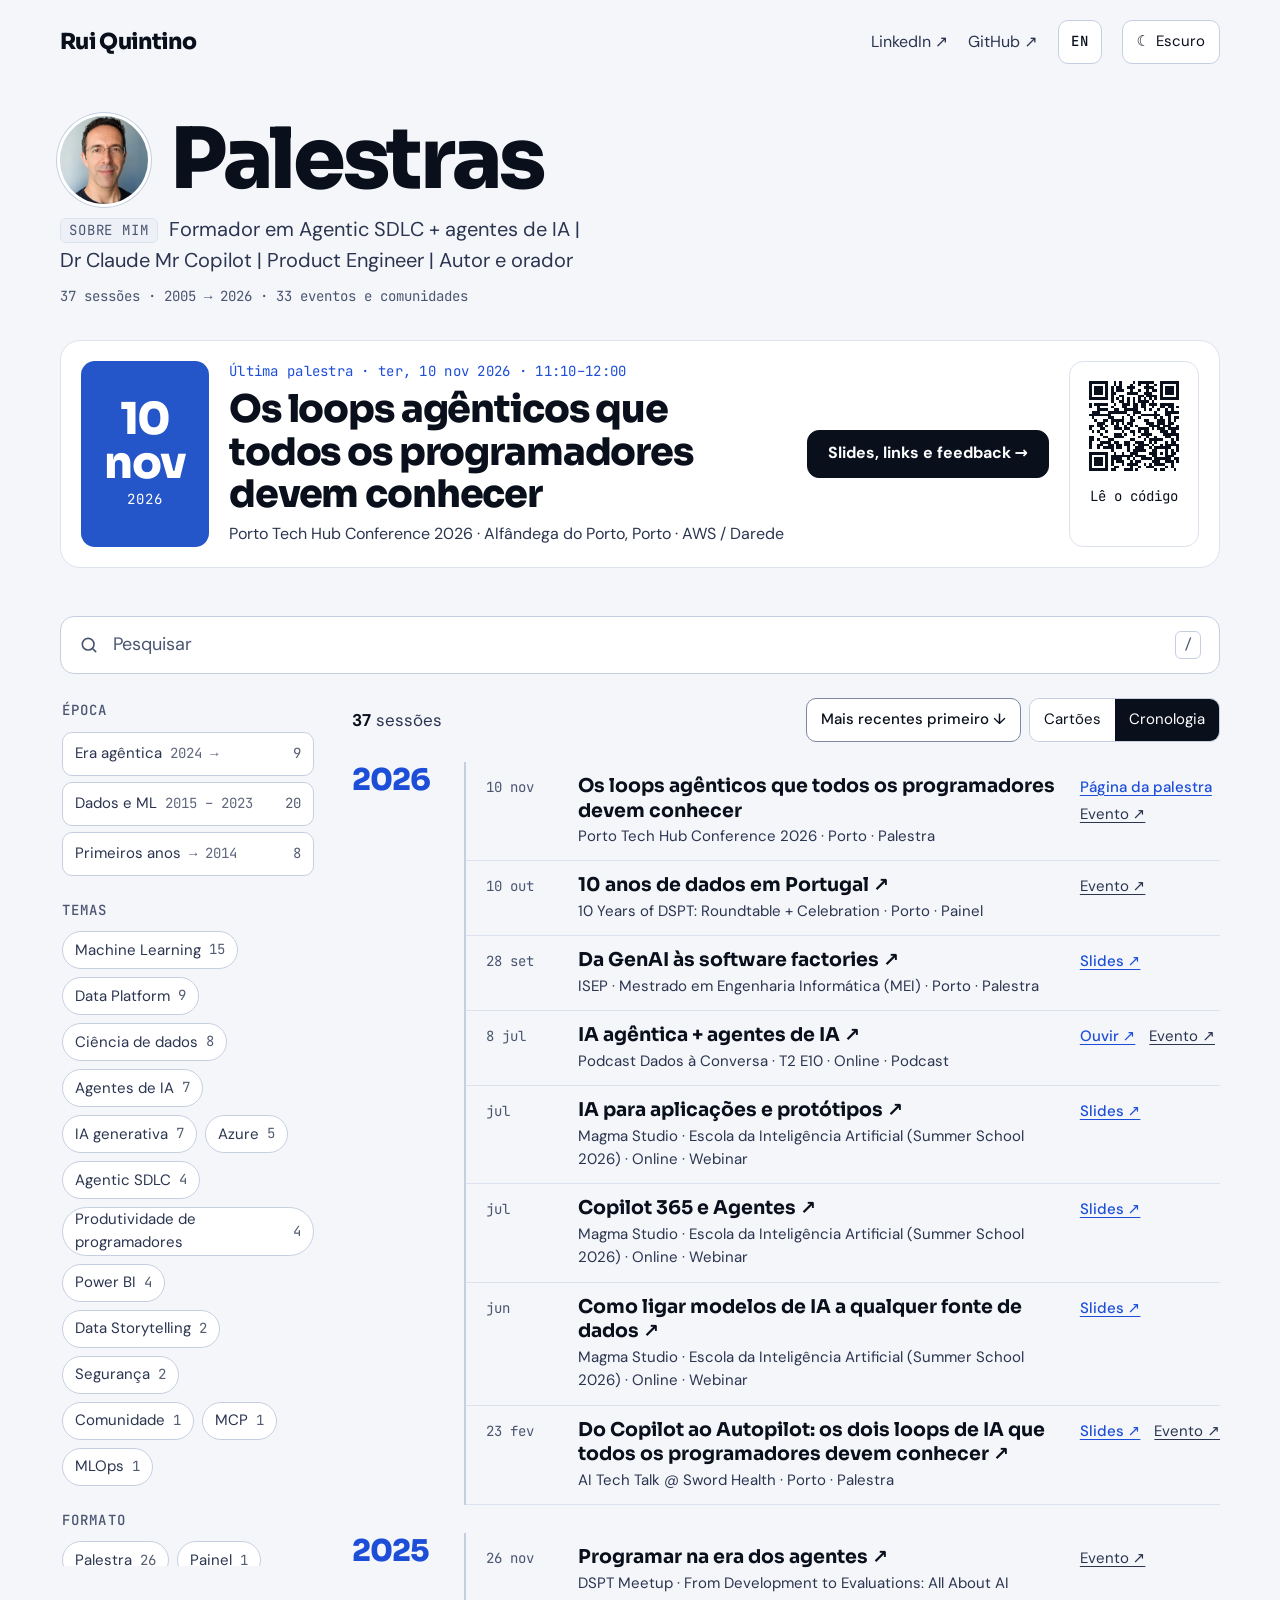
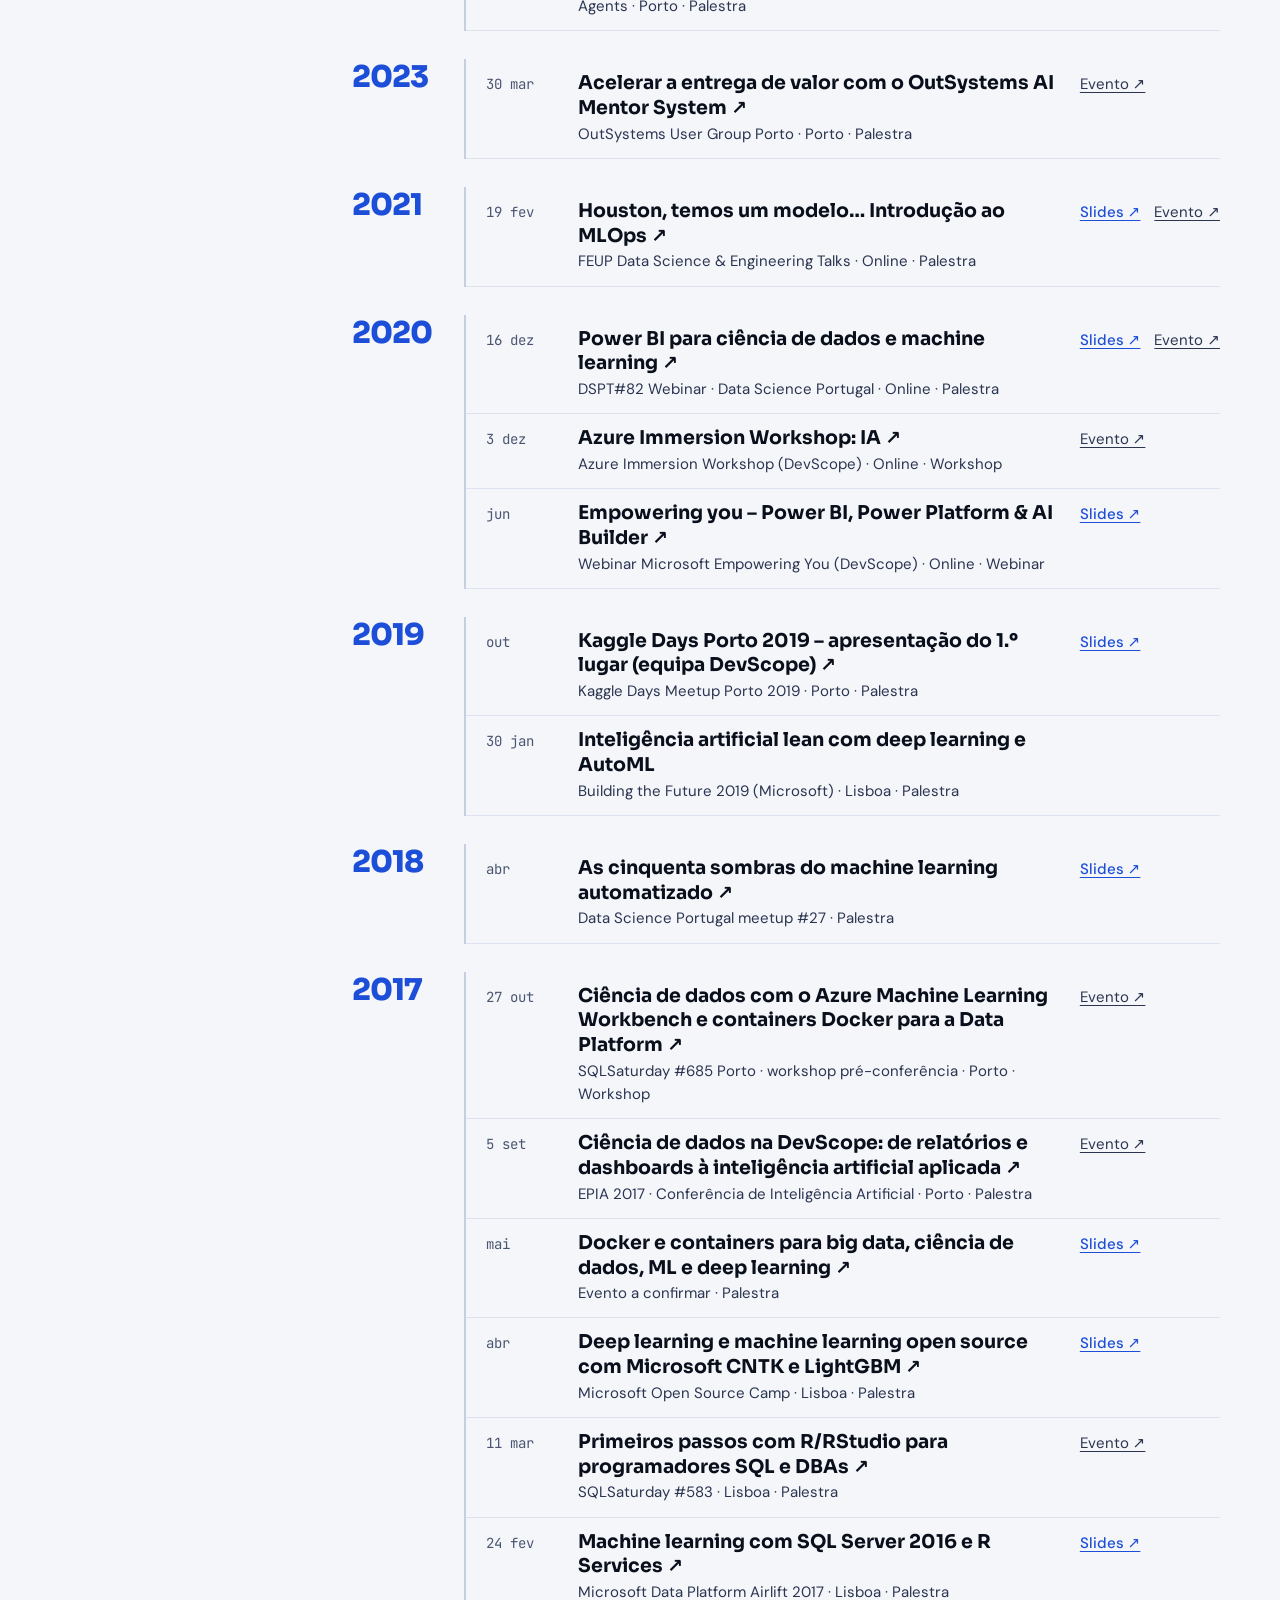
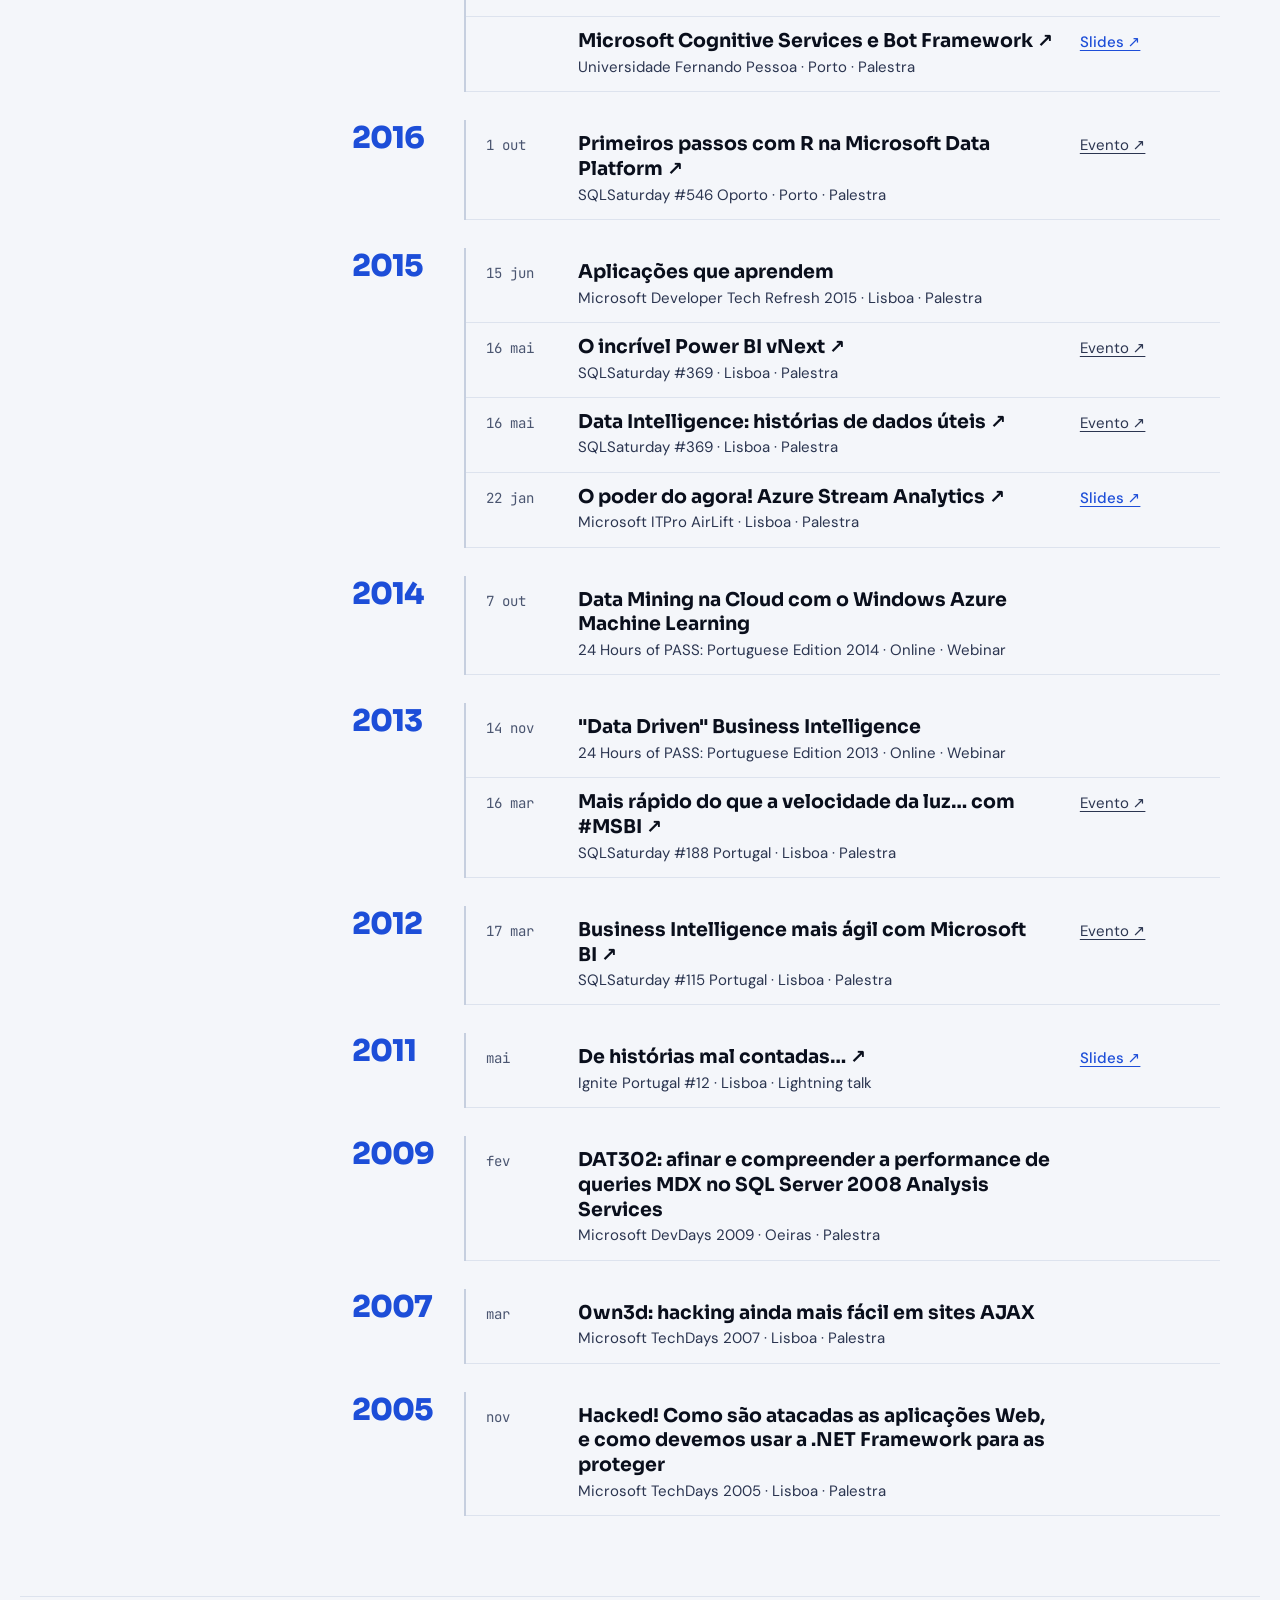
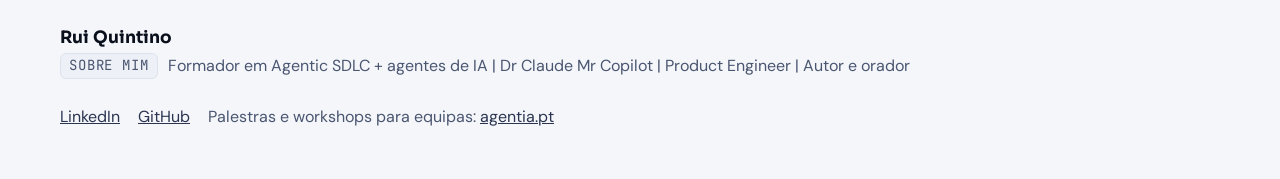
==== pt/index.html @ 54f4214e "Serve live notes from live/<id>.md GitHub shows a .md file rendered and its web editor gets a Previe" ====
<!doctype html>
<html lang="pt-PT">
<head>
<meta charset="utf-8">
<meta name="viewport" content="width=device-width, initial-scale=1, viewport-fit=cover">
<meta http-equiv="Content-Security-Policy" content="default-src 'self'; script-src 'self'; style-src 'self'; img-src 'self' data:; font-src 'self'; connect-src 'self'; frame-src 'none'; object-src 'none'; base-uri 'none'; form-action 'none'">
<meta name="referrer" content="strict-origin-when-cross-origin">
<meta name="robots" content="noindex">
<title>Palestras · Rui Quintino</title>
<meta name="description" content="Palestras de Rui Quintino sobre agentes de IA e desenvolvimento de software agêntico, com slides e links.">
<link rel="canonical" href="https://rquintino.github.io/talks/pt/">
<link rel="alternate" hreflang="en" href="https://rquintino.github.io/talks/">
<link rel="alternate" hreflang="pt-PT" href="https://rquintino.github.io/talks/pt/">
<link rel="alternate" hreflang="x-default" href="https://rquintino.github.io/talks/">
<meta property="og:locale" content="pt_PT">
<meta property="og:type" content="website">
<meta property="og:title" content="Palestras · Rui Quintino">
<meta property="og:description" content="Palestras de Rui Quintino sobre agentes de IA e desenvolvimento de software agêntico, com slides e links.">
<meta property="og:url" content="https://rquintino.github.io/talks/pt/">
<meta property="og:image" content="https://rquintino.github.io/talks/og/pt/home.png">
<meta property="og:image:width" content="1200">
<meta property="og:image:height" content="630">
<meta name="twitter:card" content="summary_large_image">
<meta name="twitter:image" content="https://rquintino.github.io/talks/og/pt/home.png">
<meta name="color-scheme" content="light dark">
<link rel="icon" href="../assets/icon.svg" type="image/svg+xml">
<link rel="preload" href="../assets/fonts/sora.woff2" as="font" type="font/woff2" crossorigin>
<link rel="preload" href="../assets/fonts/dm-sans.woff2" as="font" type="font/woff2" crossorigin>
<link rel="stylesheet" href="../assets/site.css?v=c972f9030e">
<script src="../assets/theme.js?v=9be3e08572"></script>
<script src="../assets/site.js?v=a1ed1f8ecf" defer></script>
</head>
<body>
<a class="skip" href="#main">Saltar para o conteúdo</a>
<header class="top wrap">
  <a class="brand" href="./"><span class="brand-name">Rui Quintino</span><span class="brand-path">/talks</span></a>
  <nav class="top-nav" aria-label="Perfis">
    <a class="" href="https://www.linkedin.com/in/rquintino/" rel="noopener noreferrer">LinkedIn ↗</a>
    <a class="" href="https://github.com/rquintino" rel="noopener noreferrer">GitHub ↗</a>
    <a class="lang-switch" href="../" hreflang="en" lang="en" aria-label="EN, read in English">EN</a>
    <button class="theme-btn" type="button" data-theme-toggle hidden aria-label="Mudar o tema de cores"><span class="theme-ico" data-theme-icon aria-hidden="true"></span><span class="theme-txt" data-theme-label>Tema</span></button>
  </nav>
</header>
<main id="main">
<section class="intro wrap">
  <div class="intro-head"><img class="avatar" src="../assets/rui.webp?v=7322fbe3c5" width="72" height="72" alt="Rui Quintino"><h1 class="intro-title">Palestras</h1></div>
  <p class="intro-tagline"><span class="about-label">Sobre mim</span> Formador em Agentic SDLC + agentes de IA | Dr Claude Mr Copilot | Product Engineer | Autor e orador</p>
  <p class="intro-stats mono">37 sessões · 2005 → 2026 · 33 eventos e comunidades</p>
</section>
<div class="wrap next-wrap"><section class="next" aria-labelledby="next-title" data-next data-id="pth26" data-start="2026-11-10T11:10:00+00:00" data-end="2026-11-10T12:00:00+00:00">
  <div class="next-count tone-agentic" aria-hidden="true"><span class="next-num" data-countdown-num>10 nov</span><span class="next-unit mono" data-countdown-unit>2026</span></div>
  <div class="next-main">
    <p class="eyebrow mono"><span class="pulse" aria-hidden="true" hidden>●</span> <span data-next-label>Próxima palestra</span> · <span class="nw d-long">ter, 10 nov 2026</span><span class="nw d-short">10 nov</span> · <span class="nw">11:10–12:00</span></p>
    <h2 id="next-title" class="next-title"><a href="./pth26/">Os loops agênticos que todos os programadores devem conhecer</a></h2>
    <p class="next-sub">Porto Tech Hub Conference 2026 · Alfândega do Porto, Porto · AWS / Darede</p>
  </div>
  <div class="next-actions">
    <a class="btn btn-primary" href="./pth26/" data-live-text="Slides, links e feedback →">Página da palestra →</a>
    <a class="btn" href="./pth26/talk.ics" data-ics>Adicionar ao calendário</a>
  </div>
  <a class="next-qr" href="./pth26/#stage" title="Abrir o código QR em ecrã inteiro"><svg class="qr-svg" viewBox="0 0 41 41" shape-rendering="crispEdges" role="img" aria-label="Código QR para Os loops agênticos que todos os programadores devem conhecer"><rect width="41" height="41" fill="#fff"/><path d="M4 4h1v1h-1zM5 4h1v1h-1zM6 4h1v1h-1zM7 4h1v1h-1zM8 4h1v1h-1zM9 4h1v1h-1zM10 4h1v1h-1zM13 4h1v1h-1zM15 4h1v1h-1zM20 4h1v1h-1zM22 4h1v1h-1zM23 4h1v1h-1zM24 4h1v1h-1zM25 4h1v1h-1zM26 4h1v1h-1zM27 4h1v1h-1zM30 4h1v1h-1zM31 4h1v1h-1zM32 4h1v1h-1zM33 4h1v1h-1zM34 4h1v1h-1zM35 4h1v1h-1zM36 4h1v1h-1zM4 5h1v1h-1zM10 5h1v1h-1zM13 5h1v1h-1zM15 5h1v1h-1zM19 5h1v1h-1zM22 5h1v1h-1zM25 5h1v1h-1zM28 5h1v1h-1zM30 5h1v1h-1zM36 5h1v1h-1zM4 6h1v1h-1zM6 6h1v1h-1zM7 6h1v1h-1zM8 6h1v1h-1zM10 6h1v1h-1zM12 6h1v1h-1zM14 6h1v1h-1zM15 6h1v1h-1zM18 6h1v1h-1zM19 6h1v1h-1zM20 6h1v1h-1zM24 6h1v1h-1zM25 6h1v1h-1zM26 6h1v1h-1zM27 6h1v1h-1zM30 6h1v1h-1zM32 6h1v1h-1zM33 6h1v1h-1zM34 6h1v1h-1zM36 6h1v1h-1zM4 7h1v1h-1zM6 7h1v1h-1zM7 7h1v1h-1zM8 7h1v1h-1zM10 7h1v1h-1zM12 7h1v1h-1zM14 7h1v1h-1zM15 7h1v1h-1zM16 7h1v1h-1zM19 7h1v1h-1zM22 7h1v1h-1zM25 7h1v1h-1zM27 7h1v1h-1zM28 7h1v1h-1zM30 7h1v1h-1zM32 7h1v1h-1zM33 7h1v1h-1zM34 7h1v1h-1zM36 7h1v1h-1zM4 8h1v1h-1zM6 8h1v1h-1zM7 8h1v1h-1zM8 8h1v1h-1zM10 8h1v1h-1zM12 8h1v1h-1zM13 8h1v1h-1zM18 8h1v1h-1zM19 8h1v1h-1zM20 8h1v1h-1zM21 8h1v1h-1zM24 8h1v1h-1zM25 8h1v1h-1zM26 8h1v1h-1zM30 8h1v1h-1zM32 8h1v1h-1zM33 8h1v1h-1zM34 8h1v1h-1zM36 8h1v1h-1zM4 9h1v1h-1zM10 9h1v1h-1zM12 9h1v1h-1zM15 9h1v1h-1zM16 9h1v1h-1zM22 9h1v1h-1zM23 9h1v1h-1zM25 9h1v1h-1zM26 9h1v1h-1zM27 9h1v1h-1zM28 9h1v1h-1zM30 9h1v1h-1zM36 9h1v1h-1zM4 10h1v1h-1zM5 10h1v1h-1zM6 10h1v1h-1zM7 10h1v1h-1zM8 10h1v1h-1zM9 10h1v1h-1zM10 10h1v1h-1zM12 10h1v1h-1zM14 10h1v1h-1zM16 10h1v1h-1zM18 10h1v1h-1zM20 10h1v1h-1zM22 10h1v1h-1zM24 10h1v1h-1zM26 10h1v1h-1zM28 10h1v1h-1zM30 10h1v1h-1zM31 10h1v1h-1zM32 10h1v1h-1zM33 10h1v1h-1zM34 10h1v1h-1zM35 10h1v1h-1zM36 10h1v1h-1zM12 11h1v1h-1zM15 11h1v1h-1zM16 11h1v1h-1zM18 11h1v1h-1zM20 11h1v1h-1zM22 11h1v1h-1zM23 11h1v1h-1zM24 11h1v1h-1zM25 11h1v1h-1zM27 11h1v1h-1zM4 12h1v1h-1zM6 12h1v1h-1zM7 12h1v1h-1zM8 12h1v1h-1zM9 12h1v1h-1zM10 12h1v1h-1zM13 12h1v1h-1zM16 12h1v1h-1zM17 12h1v1h-1zM18 12h1v1h-1zM20 12h1v1h-1zM21 12h1v1h-1zM23 12h1v1h-1zM24 12h1v1h-1zM26 12h1v1h-1zM27 12h1v1h-1zM28 12h1v1h-1zM30 12h1v1h-1zM31 12h1v1h-1zM32 12h1v1h-1zM33 12h1v1h-1zM34 12h1v1h-1zM4 13h1v1h-1zM7 13h1v1h-1zM12 13h1v1h-1zM16 13h1v1h-1zM17 13h1v1h-1zM20 13h1v1h-1zM21 13h1v1h-1zM23 13h1v1h-1zM24 13h1v1h-1zM27 13h1v1h-1zM30 13h1v1h-1zM31 13h1v1h-1zM33 13h1v1h-1zM34 13h1v1h-1zM36 13h1v1h-1zM7 14h1v1h-1zM8 14h1v1h-1zM9 14h1v1h-1zM10 14h1v1h-1zM13 14h1v1h-1zM14 14h1v1h-1zM17 14h1v1h-1zM18 14h1v1h-1zM19 14h1v1h-1zM20 14h1v1h-1zM21 14h1v1h-1zM24 14h1v1h-1zM26 14h1v1h-1zM29 14h1v1h-1zM32 14h1v1h-1zM34 14h1v1h-1zM5 15h1v1h-1zM6 15h1v1h-1zM7 15h1v1h-1zM11 15h1v1h-1zM12 15h1v1h-1zM13 15h1v1h-1zM14 15h1v1h-1zM15 15h1v1h-1zM16 15h1v1h-1zM17 15h1v1h-1zM20 15h1v1h-1zM21 15h1v1h-1zM22 15h1v1h-1zM28 15h1v1h-1zM32 15h1v1h-1zM33 15h1v1h-1zM34 15h1v1h-1zM35 15h1v1h-1zM36 15h1v1h-1zM4 16h1v1h-1zM5 16h1v1h-1zM6 16h1v1h-1zM7 16h1v1h-1zM8 16h1v1h-1zM9 16h1v1h-1zM10 16h1v1h-1zM11 16h1v1h-1zM18 16h1v1h-1zM20 16h1v1h-1zM23 16h1v1h-1zM24 16h1v1h-1zM25 16h1v1h-1zM26 16h1v1h-1zM27 16h1v1h-1zM28 16h1v1h-1zM29 16h1v1h-1zM32 16h1v1h-1zM33 16h1v1h-1zM5 17h1v1h-1zM11 17h1v1h-1zM12 17h1v1h-1zM16 17h1v1h-1zM19 17h1v1h-1zM22 17h1v1h-1zM28 17h1v1h-1zM30 17h1v1h-1zM33 17h1v1h-1zM35 17h1v1h-1zM36 17h1v1h-1zM6 18h1v1h-1zM9 18h1v1h-1zM10 18h1v1h-1zM12 18h1v1h-1zM13 18h1v1h-1zM14 18h1v1h-1zM15 18h1v1h-1zM16 18h1v1h-1zM19 18h1v1h-1zM20 18h1v1h-1zM24 18h1v1h-1zM25 18h1v1h-1zM29 18h1v1h-1zM30 18h1v1h-1zM31 18h1v1h-1zM33 18h1v1h-1zM35 18h1v1h-1zM7 19h1v1h-1zM8 19h1v1h-1zM9 19h1v1h-1zM12 19h1v1h-1zM14 19h1v1h-1zM16 19h1v1h-1zM18 19h1v1h-1zM19 19h1v1h-1zM25 19h1v1h-1zM26 19h1v1h-1zM27 19h1v1h-1zM29 19h1v1h-1zM30 19h1v1h-1zM31 19h1v1h-1zM33 19h1v1h-1zM34 19h1v1h-1zM4 20h1v1h-1zM5 20h1v1h-1zM7 20h1v1h-1zM8 20h1v1h-1zM10 20h1v1h-1zM13 20h1v1h-1zM14 20h1v1h-1zM17 20h1v1h-1zM19 20h1v1h-1zM21 20h1v1h-1zM26 20h1v1h-1zM27 20h1v1h-1zM28 20h1v1h-1zM29 20h1v1h-1zM31 20h1v1h-1zM32 20h1v1h-1zM33 20h1v1h-1zM36 20h1v1h-1zM4 21h1v1h-1zM8 21h1v1h-1zM9 21h1v1h-1zM13 21h1v1h-1zM14 21h1v1h-1zM15 21h1v1h-1zM17 21h1v1h-1zM18 21h1v1h-1zM22 21h1v1h-1zM23 21h1v1h-1zM24 21h1v1h-1zM25 21h1v1h-1zM27 21h1v1h-1zM29 21h1v1h-1zM30 21h1v1h-1zM31 21h1v1h-1zM33 21h1v1h-1zM34 21h1v1h-1zM35 21h1v1h-1zM36 21h1v1h-1zM5 22h1v1h-1zM7 22h1v1h-1zM10 22h1v1h-1zM16 22h1v1h-1zM19 22h1v1h-1zM20 22h1v1h-1zM22 22h1v1h-1zM24 22h1v1h-1zM25 22h1v1h-1zM30 22h1v1h-1zM31 22h1v1h-1zM32 22h1v1h-1zM34 22h1v1h-1zM35 22h1v1h-1zM8 23h1v1h-1zM13 23h1v1h-1zM14 23h1v1h-1zM15 23h1v1h-1zM17 23h1v1h-1zM20 23h1v1h-1zM23 23h1v1h-1zM24 23h1v1h-1zM25 23h1v1h-1zM26 23h1v1h-1zM31 23h1v1h-1zM32 23h1v1h-1zM33 23h1v1h-1zM34 23h1v1h-1zM35 23h1v1h-1zM36 23h1v1h-1zM4 24h1v1h-1zM5 24h1v1h-1zM9 24h1v1h-1zM10 24h1v1h-1zM13 24h1v1h-1zM14 24h1v1h-1zM15 24h1v1h-1zM16 24h1v1h-1zM22 24h1v1h-1zM25 24h1v1h-1zM28 24h1v1h-1zM32 24h1v1h-1zM33 24h1v1h-1zM36 24h1v1h-1zM4 25h1v1h-1zM5 25h1v1h-1zM7 25h1v1h-1zM11 25h1v1h-1zM12 25h1v1h-1zM19 25h1v1h-1zM20 25h1v1h-1zM24 25h1v1h-1zM26 25h1v1h-1zM27 25h1v1h-1zM28 25h1v1h-1zM29 25h1v1h-1zM30 25h1v1h-1zM34 25h1v1h-1zM36 25h1v1h-1zM4 26h1v1h-1zM8 26h1v1h-1zM9 26h1v1h-1zM10 26h1v1h-1zM11 26h1v1h-1zM13 26h1v1h-1zM14 26h1v1h-1zM17 26h1v1h-1zM18 26h1v1h-1zM21 26h1v1h-1zM22 26h1v1h-1zM23 26h1v1h-1zM26 26h1v1h-1zM28 26h1v1h-1zM32 26h1v1h-1zM34 26h1v1h-1zM35 26h1v1h-1zM4 27h1v1h-1zM7 27h1v1h-1zM8 27h1v1h-1zM11 27h1v1h-1zM12 27h1v1h-1zM14 27h1v1h-1zM15 27h1v1h-1zM17 27h1v1h-1zM18 27h1v1h-1zM20 27h1v1h-1zM22 27h1v1h-1zM23 27h1v1h-1zM24 27h1v1h-1zM25 27h1v1h-1zM27 27h1v1h-1zM30 27h1v1h-1zM32 27h1v1h-1zM33 27h1v1h-1zM34 27h1v1h-1zM35 27h1v1h-1zM36 27h1v1h-1zM4 28h1v1h-1zM7 28h1v1h-1zM9 28h1v1h-1zM10 28h1v1h-1zM11 28h1v1h-1zM12 28h1v1h-1zM14 28h1v1h-1zM15 28h1v1h-1zM18 28h1v1h-1zM21 28h1v1h-1zM22 28h1v1h-1zM23 28h1v1h-1zM26 28h1v1h-1zM28 28h1v1h-1zM29 28h1v1h-1zM30 28h1v1h-1zM31 28h1v1h-1zM32 28h1v1h-1zM33 28h1v1h-1zM36 28h1v1h-1zM12 29h1v1h-1zM18 29h1v1h-1zM20 29h1v1h-1zM21 29h1v1h-1zM22 29h1v1h-1zM23 29h1v1h-1zM24 29h1v1h-1zM27 29h1v1h-1zM28 29h1v1h-1zM32 29h1v1h-1zM34 29h1v1h-1zM36 29h1v1h-1zM4 30h1v1h-1zM5 30h1v1h-1zM6 30h1v1h-1zM7 30h1v1h-1zM8 30h1v1h-1zM9 30h1v1h-1zM10 30h1v1h-1zM13 30h1v1h-1zM16 30h1v1h-1zM19 30h1v1h-1zM20 30h1v1h-1zM21 30h1v1h-1zM26 30h1v1h-1zM27 30h1v1h-1zM28 30h1v1h-1zM30 30h1v1h-1zM32 30h1v1h-1zM34 30h1v1h-1zM35 30h1v1h-1zM4 31h1v1h-1zM10 31h1v1h-1zM12 31h1v1h-1zM13 31h1v1h-1zM14 31h1v1h-1zM15 31h1v1h-1zM16 31h1v1h-1zM17 31h1v1h-1zM18 31h1v1h-1zM19 31h1v1h-1zM21 31h1v1h-1zM22 31h1v1h-1zM23 31h1v1h-1zM24 31h1v1h-1zM27 31h1v1h-1zM28 31h1v1h-1zM32 31h1v1h-1zM33 31h1v1h-1zM34 31h1v1h-1zM4 32h1v1h-1zM6 32h1v1h-1zM7 32h1v1h-1zM8 32h1v1h-1zM10 32h1v1h-1zM12 32h1v1h-1zM13 32h1v1h-1zM14 32h1v1h-1zM15 32h1v1h-1zM18 32h1v1h-1zM20 32h1v1h-1zM23 32h1v1h-1zM24 32h1v1h-1zM25 32h1v1h-1zM26 32h1v1h-1zM28 32h1v1h-1zM29 32h1v1h-1zM30 32h1v1h-1zM31 32h1v1h-1zM32 32h1v1h-1zM33 32h1v1h-1zM35 32h1v1h-1zM36 32h1v1h-1zM4 33h1v1h-1zM6 33h1v1h-1zM7 33h1v1h-1zM8 33h1v1h-1zM10 33h1v1h-1zM12 33h1v1h-1zM14 33h1v1h-1zM15 33h1v1h-1zM16 33h1v1h-1zM19 33h1v1h-1zM21 33h1v1h-1zM22 33h1v1h-1zM27 33h1v1h-1zM28 33h1v1h-1zM29 33h1v1h-1zM32 33h1v1h-1zM33 33h1v1h-1zM34 33h1v1h-1zM36 33h1v1h-1zM4 34h1v1h-1zM6 34h1v1h-1zM7 34h1v1h-1zM8 34h1v1h-1zM10 34h1v1h-1zM12 34h1v1h-1zM16 34h1v1h-1zM18 34h1v1h-1zM19 34h1v1h-1zM20 34h1v1h-1zM21 34h1v1h-1zM24 34h1v1h-1zM26 34h1v1h-1zM28 34h1v1h-1zM29 34h1v1h-1zM30 34h1v1h-1zM31 34h1v1h-1zM34 34h1v1h-1zM4 35h1v1h-1zM10 35h1v1h-1zM13 35h1v1h-1zM14 35h1v1h-1zM19 35h1v1h-1zM22 35h1v1h-1zM25 35h1v1h-1zM26 35h1v1h-1zM27 35h1v1h-1zM32 35h1v1h-1zM34 35h1v1h-1zM4 36h1v1h-1zM5 36h1v1h-1zM6 36h1v1h-1zM7 36h1v1h-1zM8 36h1v1h-1zM9 36h1v1h-1zM10 36h1v1h-1zM12 36h1v1h-1zM13 36h1v1h-1zM17 36h1v1h-1zM18 36h1v1h-1zM19 36h1v1h-1zM21 36h1v1h-1zM28 36h1v1h-1zM30 36h1v1h-1zM31 36h1v1h-1zM35 36h1v1h-1z" fill="#0A0F1C"/></svg><span class="mono">Lê o código</span></a>
</section></div>
<section class="explore wrap" aria-label="Todas as palestras">
  <div class="search" data-js-only hidden>
    <label class="search-box" for="q">
      <svg width="20" height="20" viewBox="0 0 24 24" fill="none" stroke="currentColor" stroke-width="2" stroke-linecap="round" aria-hidden="true"><circle cx="11" cy="11" r="7"/><path d="M20 20l-3.5-3.5"/></svg>
      <span class="sr-only">Pesquisar palestras</span>
      <input id="q" type="search" placeholder="Pesquisar" autocomplete="off" spellcheck="false">
      <kbd class="mono" aria-hidden="true">/</kbd>
    </label>
    <button type="button" class="btn filters-btn" data-filters-toggle aria-expanded="false" aria-controls="filters">Filtros <span class="q-count mono" data-filters-n hidden></span></button>
  </div>
  <div class="layout">
    <aside class="filters" id="filters" data-js-only hidden aria-label="Filtros">
      <div class="fgroup"><h2 class="fhead mono">Época</h2><div class="fstack">
        <button type="button" class="chip" data-group="era" data-value="agentic" aria-pressed="false"><span class="chip-label">Era agêntica <span class="chip-span">2024 →</span></span><span class="chip-count mono" data-count>9</span></button>
        <button type="button" class="chip" data-group="era" data-value="data" aria-pressed="false"><span class="chip-label">Dados e ML <span class="chip-span">2015 – 2023</span></span><span class="chip-count mono" data-count>20</span></button>
        <button type="button" class="chip" data-group="era" data-value="early" aria-pressed="false"><span class="chip-label">Primeiros anos <span class="chip-span">→ 2014</span></span><span class="chip-count mono" data-count>8</span></button>
      </div></div>
      <div class="fgroup"><h2 class="fhead mono">Temas</h2><div class="fwrap">
        <button type="button" class="chip" data-group="tag" data-value="Machine Learning" aria-pressed="false"><span class="chip-label">Machine Learning</span><span class="chip-count mono" data-count>15</span></button>
        <button type="button" class="chip" data-group="tag" data-value="Data Platform" aria-pressed="false"><span class="chip-label">Data Platform</span><span class="chip-count mono" data-count>9</span></button>
        <button type="button" class="chip" data-group="tag" data-value="Data Science" aria-pressed="false"><span class="chip-label">Ciência de dados</span><span class="chip-count mono" data-count>8</span></button>
        <button type="button" class="chip" data-group="tag" data-value="AI Agents" aria-pressed="false"><span class="chip-label">Agentes de IA</span><span class="chip-count mono" data-count>7</span></button>
        <button type="button" class="chip" data-group="tag" data-value="GenAI" aria-pressed="false"><span class="chip-label">IA generativa</span><span class="chip-count mono" data-count>7</span></button>
        <button type="button" class="chip" data-group="tag" data-value="Azure" aria-pressed="false"><span class="chip-label">Azure</span><span class="chip-count mono" data-count>5</span></button>
        <button type="button" class="chip" data-group="tag" data-value="Agentic SDLC" aria-pressed="false"><span class="chip-label">Agentic SDLC</span><span class="chip-count mono" data-count>4</span></button>
        <button type="button" class="chip" data-group="tag" data-value="Developer Productivity" aria-pressed="false"><span class="chip-label">Produtividade de programadores</span><span class="chip-count mono" data-count>4</span></button>
        <button type="button" class="chip" data-group="tag" data-value="Power BI" aria-pressed="false"><span class="chip-label">Power BI</span><span class="chip-count mono" data-count>4</span></button>
        <button type="button" class="chip" data-group="tag" data-value="Data Storytelling" aria-pressed="false"><span class="chip-label">Data Storytelling</span><span class="chip-count mono" data-count>2</span></button>
        <button type="button" class="chip" data-group="tag" data-value="Security" aria-pressed="false"><span class="chip-label">Segurança</span><span class="chip-count mono" data-count>2</span></button>
        <button type="button" class="chip" data-group="tag" data-value="Community" aria-pressed="false"><span class="chip-label">Comunidade</span><span class="chip-count mono" data-count>1</span></button>
        <button type="button" class="chip" data-group="tag" data-value="MCP" aria-pressed="false"><span class="chip-label">MCP</span><span class="chip-count mono" data-count>1</span></button>
        <button type="button" class="chip" data-group="tag" data-value="MLOps" aria-pressed="false"><span class="chip-label">MLOps</span><span class="chip-count mono" data-count>1</span></button>
      </div></div>
      <div class="fgroup"><h2 class="fhead mono">Formato</h2><div class="fwrap">
        <button type="button" class="chip" data-group="format" data-value="Talk" aria-pressed="false"><span class="chip-label">Palestra</span><span class="chip-count mono" data-count>26</span></button>
        <button type="button" class="chip" data-group="format" data-value="Panel" aria-pressed="false"><span class="chip-label">Painel</span><span class="chip-count mono" data-count>1</span></button>
        <button type="button" class="chip" data-group="format" data-value="Podcast" aria-pressed="false"><span class="chip-label">Podcast</span><span class="chip-count mono" data-count>1</span></button>
        <button type="button" class="chip" data-group="format" data-value="Webinar" aria-pressed="false"><span class="chip-label">Webinar</span><span class="chip-count mono" data-count>6</span></button>
        <button type="button" class="chip" data-group="format" data-value="Workshop" aria-pressed="false"><span class="chip-label">Workshop</span><span class="chip-count mono" data-count>2</span></button>
        <button type="button" class="chip" data-group="format" data-value="Lightning" aria-pressed="false"><span class="chip-label">Lightning talk</span><span class="chip-count mono" data-count>1</span></button>
      </div></div>
      <div class="fgroup"><h2 class="fhead mono">Materiais</h2><div class="fwrap">
        <button type="button" class="chip" data-group="has" data-value="slides" aria-pressed="false"><span class="chip-label">Slides</span><span class="chip-count mono" data-count>16</span></button>
        <button type="button" class="chip" data-group="has" data-value="audio" aria-pressed="false"><span class="chip-label">Áudio</span><span class="chip-count mono" data-count>1</span></button>
      </div></div>
      <button type="button" class="btn btn-primary filters-done" data-filters-done>Filtros</button>
    </aside>
    <div class="results">
      <div class="toolbar">
        <div class="status"><p class="count" aria-live="polite" tabindex="-1"><strong data-result-count>37</strong> <span data-result-noun>sessões</span></p><div class="active" data-active></div></div>
        <div class="controls" data-js-only hidden>
          <button type="button" class="btn btn-small" data-sort>Mais recentes primeiro</button>
          <div class="seg" role="group" aria-label="Vista">
            <button type="button" class="seg-btn" data-view="grid" aria-pressed="false">Cartões</button>
            <button type="button" class="seg-btn" data-view="list" aria-pressed="true">Cronologia</button>
          </div>
        </div>
      </div>
      <div class="empty" data-empty hidden>
        <p class="empty-title">Nenhuma palestra corresponde a estes filtros</p>
        <p>Remove um filtro ou encurta a pesquisa.</p>
        <button type="button" class="btn btn-primary" data-clear>Ver todas as palestras</button>
      </div>
      <ul class="grid" data-grid hidden>
        <li class="card is-next" data-item data-id="pth26" data-date="2026-11-10" data-era="agentic" data-format="Talk" data-tags="AI Agents|Agentic SDLC|GenAI" data-has="" data-text="pth26 the agentic loops every developer should know porto tech hub conference 2026 porto alfandega do porto aws / darede talk en ai agents agentic sdlc genai loops are a key primitive for autonomous ai agents, and the now widely used &quot;agent mode&quot;. this session dives into the journey from the core reason + act loop to loop engineering — the shift from prompting agents to designing the systems that prompt them. and while the loops run — and the lights go out on fully automated dark software factories — what should we focus on? os loops agenticos que todos os programadores devem conhecer os loops sao uma primitiva fundamental dos agentes de ia autonomos e do agora amplamente usado &quot;agent mode&quot;. esta sessao percorre o caminho desde o loop base reason + act ate ao loop engineering — deixar de escrever prompts para os agentes e passar a desenhar os sistemas que os escrevem. e enquanto os loops correm — e as luzes se apagam em dark software factories totalmente automatizadas — em que nos devemos focar? palestra agentes de ia agentic sdlc ia generativa">
    <a class="cover tone-agentic" href="./pth26/" tabindex="-1" aria-hidden="true"><span class="cover-top"><span>Palestra · Inglês</span><span class="badge">Próxima</span></span><span class="cover-title">Loops agênticos</span></a>
    <div class="card-body">
      <p class="meta mono"><span class="meta-fmt">Palestra · Inglês<span class="badge-txt"> · Próxima</span> · </span>ter, 10 nov 2026 · Porto</p>
      <h3 class="card-title"><a href="./pth26/">Os loops agênticos que todos os programadores devem conhecer</a></h3>
      <p class="card-event">Porto Tech Hub Conference 2026</p>
      
      <div class="tags"><span class="tag" data-tag="AI Agents">Agentes de IA</span><span class="tag" data-tag="Agentic SDLC">Agentic SDLC</span><span class="tag" data-tag="GenAI">IA generativa</span></div>
      <div class="links"><a class="lnk" href="./pth26/">Página da palestra</a><a class="lnk lnk-quiet" href="https://portotechhub.com/conference-2026/" rel="noopener noreferrer">Evento ↗</a></div>
      <details class="peek"><summary>Detalhes</summary>
        <p>Os loops são uma primitiva fundamental dos agentes de IA autónomos e do agora amplamente usado &quot;Agent Mode&quot;.</p><p>Esta sessão percorre o caminho desde o loop base Reason + Act até ao loop engineering — deixar de escrever prompts para os agentes e passar a desenhar os sistemas que os escrevem.</p><p>E enquanto os loops correm — e as luzes se apagam em Dark Software Factories totalmente automatizadas — em que nos devemos focar?</p>
        <dl>
          <dt>Quando</dt><dd>ter, 10 nov 2026 · 11:10–12:00</dd>
          <dt>Onde</dt><dd>Alfândega do Porto, Porto</dd>
          <dt>Track</dt><dd>AWS / Darede</dd>
          <dt>Nível</dt><dd>Iniciante</dd>
        </dl>
      </details>
    </div>
  </li>
        <li class="card" data-item data-id="dspt10" data-date="2026-10-10" data-era="agentic" data-format="Panel" data-tags="Data Science|Community" data-has="" data-text="dspt10 10 years of data in portugal 10 years of dspt: roundtable + celebration porto jam porto panel roundtable for data science portugal's 10th anniversary: the community's founders and early speakers look back at how data science and ai have changed in portugal over the past decade, and where they go next. data science community 10 anos de dados em portugal mesa-redonda do 10.º aniversario da data science portugal: os fundadores e os primeiros oradores da comunidade olham para a forma como a ciencia de dados e a ia mudaram em portugal na ultima decada, e para o que vem a seguir. painel ciencia de dados comunidade">
    <a class="cover tone-agentic" href="https://www.meetup.com/datascienceportugal/" rel="noopener noreferrer" tabindex="-1" aria-hidden="true"><span class="cover-top"><span>Painel</span></span><span class="cover-title">10 anos de dados</span></a>
    <div class="card-body">
      <p class="meta mono"><span class="meta-fmt">Painel · </span>sáb, 10 out 2026 · Porto</p>
      <h3 class="card-title"><a href="https://www.meetup.com/datascienceportugal/" rel="noopener noreferrer">10 anos de dados em Portugal&nbsp;↗</a></h3>
      <p class="card-event">10 Years of DSPT: Roundtable + Celebration</p>
      <p class="card-sum">Mesa-redonda do 10.º aniversário da Data Science Portugal: os fundadores e os primeiros oradores da comunidade olham para a forma como a ciência de dados e a IA mudaram em Portugal na última década, e para o que vem a seguir.</p>
      <div class="tags"><span class="tag" data-tag="Data Science">Ciência de dados</span><span class="tag" data-tag="Community">Comunidade</span></div>
      <div class="links"><a class="lnk lnk-quiet" href="https://www.meetup.com/datascienceportugal/" rel="noopener noreferrer">Evento ↗</a></div>
      
    </div>
  </li>
        <li class="card" data-item data-id="software-factories" data-date="2026-09-28" data-era="agentic" data-format="Talk" data-tags="GenAI|Agentic SDLC|AI Agents" data-has="slides" data-text="software-factories from genai to software factories isep · msc software engineering (mei) porto isep – instituto superior de engenharia do porto slides diapositivos talk en a two-hour session for isep's msc software engineering students. it covers what coding agents can do today, how machine learning led to generative ai and then to agents, how to work with coding agents day to day, where they fail, and what software factories mean for software engineering. genai agentic sdlc ai agents da genai as software factories isep · mestrado em engenharia informatica (mei) uma sessao de duas horas para os alunos do mestrado em engenharia de software do isep. mostra o que os coding agents ja fazem hoje, como o machine learning levou a ia generativa e depois aos agentes, como trabalhar com coding agents no dia a dia, onde falham e o que as software factories significam para a engenharia de software. palestra ia generativa agentic sdlc agentes de ia">
    <a class="cover tone-agentic" href="https://learn.agentia.pt/public/talks/isep-genai-to-software-factories/" rel="noopener noreferrer" tabindex="-1" aria-hidden="true"><span class="cover-top"><span>Palestra · Inglês</span></span><span class="cover-title">Software factories</span></a>
    <div class="card-body">
      <p class="meta mono"><span class="meta-fmt">Palestra · Inglês · </span>seg, 28 set 2026 · Porto</p>
      <h3 class="card-title"><a href="https://learn.agentia.pt/public/talks/isep-genai-to-software-factories/" rel="noopener noreferrer">Da GenAI às software factories&nbsp;↗</a></h3>
      <p class="card-event">ISEP · Mestrado em Engenharia Informática (MEI)</p>
      <p class="card-sum">Uma sessão de duas horas para os alunos do mestrado em engenharia de software do ISEP. Mostra o que os coding agents já fazem hoje, como o machine learning levou à IA generativa e depois aos agentes, como trabalhar com coding agents no dia a dia, onde falham e o que as software factories significam para a engenharia de software.</p>
      <div class="tags"><span class="tag" data-tag="GenAI">IA generativa</span><span class="tag" data-tag="Agentic SDLC">Agentic SDLC</span><span class="tag" data-tag="AI Agents">Agentes de IA</span></div>
      <div class="links"><a class="lnk" href="https://learn.agentia.pt/public/talks/isep-genai-to-software-factories/" rel="noopener noreferrer">Slides ↗</a></div>
      
    </div>
  </li>
        <li class="card" data-item data-id="dados-a-conversa" data-date="2026-07-08" data-era="agentic" data-format="Podcast" data-tags="AI Agents|GenAI" data-has="audio" data-text="dados-a-conversa agentic ai + ai agents dados a conversa podcast · s2 e10 online audio audio podcast podcast pt a conversation in portuguese on generative ai and autonomous agents. as people move to architecture, requirements, validation and strategy, intent, critical thinking and constant relearning count for more. ai agents genai ia agentica + agentes de ia podcast dados a conversa · t2 e10 uma conversa sobre ia generativa e agentes autonomos. a medida que as pessoas passam para a arquitetura, os requisitos, a validacao e a estrategia, a intencao, o pensamento critico e a reaprendizagem constante passam a contar mais. podcast agentes de ia ia generativa">
    <a class="cover tone-agentic" href="https://podcast.digitalinside.pt/e/2%C2%AA-serie-episodio-10-com-rui-quintino-agentic-ai-ai-agents-trainer" rel="noopener noreferrer" tabindex="-1" aria-hidden="true"><span class="cover-top"><span>Podcast</span></span><span class="cover-title">Dados à Conversa</span></a>
    <div class="card-body">
      <p class="meta mono"><span class="meta-fmt">Podcast · </span>qua, 8 jul 2026 · Online</p>
      <h3 class="card-title"><a href="https://podcast.digitalinside.pt/e/2%C2%AA-serie-episodio-10-com-rui-quintino-agentic-ai-ai-agents-trainer" rel="noopener noreferrer">IA agêntica + agentes de IA&nbsp;↗</a></h3>
      <p class="card-event">Podcast Dados à Conversa · T2 E10</p>
      <p class="card-sum">Uma conversa sobre IA generativa e agentes autónomos. À medida que as pessoas passam para a arquitetura, os requisitos, a validação e a estratégia, a intenção, o pensamento crítico e a reaprendizagem constante passam a contar mais.</p>
      <div class="tags"><span class="tag" data-tag="AI Agents">Agentes de IA</span><span class="tag" data-tag="GenAI">IA generativa</span></div>
      <div class="links"><a class="lnk" href="https://podcast.digitalinside.pt/e/2%C2%AA-serie-episodio-10-com-rui-quintino-agentic-ai-ai-agents-trainer" rel="noopener noreferrer">Ouvir ↗</a><a class="lnk lnk-quiet" href="https://digitalinside.pt/2-a-serie-episodio-10-com-rui-quintino-agentic-ai-ai-agents-trainer/" rel="noopener noreferrer">Evento ↗</a></div>
      
    </div>
  </li>
        <li class="card" data-item data-id="magma-ai-apps" data-date="2026-07" data-era="agentic" data-format="Webinar" data-tags="GenAI|Developer Productivity" data-has="slides" data-text="magma-ai-apps ai for apps and prototypes magma studio · school of artificial intelligence (summer school 2026) online slides diapositivos webinar pt building apps and prototypes with ai: vibe coding, the tools and platforms worth trying, and the security side, both for you and for your app's users. genai developer productivity ia para aplicacoes e prototipos magma studio · escola da inteligencia artificial (summer school 2026) criar aplicacoes e prototipos com ia: vibe coding, as ferramentas e plataformas que vale a pena experimentar, e o lado da seguranca, para ti e para os utilizadores da tua aplicacao. webinar ia generativa produtividade de programadores">
    <a class="cover tone-agentic" href="https://learn.agentia.pt/public/talks/magmastudio-ia-para-aplica-es-e-prot-tipos/" rel="noopener noreferrer" tabindex="-1" aria-hidden="true"><span class="cover-top"><span>Webinar</span></span><span class="cover-title">IA para apps e protótipos</span></a>
    <div class="card-body">
      <p class="meta mono"><span class="meta-fmt">Webinar · </span>jul 2026 · Online</p>
      <h3 class="card-title"><a href="https://learn.agentia.pt/public/talks/magmastudio-ia-para-aplica-es-e-prot-tipos/" rel="noopener noreferrer">IA para aplicações e protótipos&nbsp;↗</a></h3>
      <p class="card-event">Magma Studio · Escola da Inteligência Artificial (Summer School 2026)</p>
      <p class="card-sum">Criar aplicações e protótipos com IA: vibe coding, as ferramentas e plataformas que vale a pena experimentar, e o lado da segurança, para ti e para os utilizadores da tua aplicação.</p>
      <div class="tags"><span class="tag" data-tag="GenAI">IA generativa</span><span class="tag" data-tag="Developer Productivity">Produtividade de programadores</span></div>
      <div class="links"><a class="lnk" href="https://learn.agentia.pt/public/talks/magmastudio-ia-para-aplica-es-e-prot-tipos/" rel="noopener noreferrer">Slides ↗</a></div>
      
    </div>
  </li>
        <li class="card" data-item data-id="magma-copilot365" data-date="2026-07" data-era="agentic" data-format="Webinar" data-tags="GenAI|AI Agents" data-has="slides" data-text="magma-copilot365 copilot 365 and agents magma studio · school of artificial intelligence (summer school 2026) online slides diapositivos webinar pt microsoft 365 copilot and agents: ai, agents and specialists explained, copilot 101, practical scenarios for everyday work, and a look at other platforms. genai ai agents copilot 365 e agentes magma studio · escola da inteligencia artificial (summer school 2026) microsoft 365 copilot e agentes: ia, agentes e especialistas explicados, copilot 101, cenarios praticos para o trabalho do dia a dia e um olhar sobre outras plataformas. webinar ia generativa agentes de ia">
    <a class="cover tone-agentic" href="https://learn.agentia.pt/public/talks/magmastudio-copilot-365-e-agentes/" rel="noopener noreferrer" tabindex="-1" aria-hidden="true"><span class="cover-top"><span>Webinar</span></span><span class="cover-title">Copilot 365 e Agentes</span></a>
    <div class="card-body">
      <p class="meta mono"><span class="meta-fmt">Webinar · </span>jul 2026 · Online</p>
      <h3 class="card-title"><a href="https://learn.agentia.pt/public/talks/magmastudio-copilot-365-e-agentes/" rel="noopener noreferrer">Copilot 365 e Agentes&nbsp;↗</a></h3>
      <p class="card-event">Magma Studio · Escola da Inteligência Artificial (Summer School 2026)</p>
      <p class="card-sum">Microsoft 365 Copilot e agentes: IA, agentes e especialistas explicados, Copilot 101, cenários práticos para o trabalho do dia a dia e um olhar sobre outras plataformas.</p>
      <div class="tags"><span class="tag" data-tag="GenAI">IA generativa</span><span class="tag" data-tag="AI Agents">Agentes de IA</span></div>
      <div class="links"><a class="lnk" href="https://learn.agentia.pt/public/talks/magmastudio-copilot-365-e-agentes/" rel="noopener noreferrer">Slides ↗</a></div>
      
    </div>
  </li>
        <li class="card" data-item data-id="magma-ai-data" data-date="2026-06" data-era="agentic" data-format="Webinar" data-tags="AI Agents|GenAI|MCP" data-has="slides" data-text="magma-ai-data how to connect ai models to any data source magma studio · school of artificial intelligence (summer school 2026) online slides diapositivos webinar pt how to connect ai models to your data: rag, tool use, autonomous agents and the plan-act-observe loop, model context protocol use cases, and security practices such as prompt-injection defences and least privilege. ai agents genai mcp como ligar modelos de ia a qualquer fonte de dados magma studio · escola da inteligencia artificial (summer school 2026) como ligar modelos de ia aos teus dados: rag, uso de ferramentas, agentes autonomos e o loop planear-agir-observar, casos de uso do model context protocol e boas praticas de seguranca, como defesas contra prompt injection e o principio do minimo privilegio. webinar agentes de ia ia generativa mcp">
    <a class="cover tone-agentic" href="https://learn.agentia.pt/public/talks/magmastudio-como-ligar-modelos-de-ia-a-qualquer-fo/" rel="noopener noreferrer" tabindex="-1" aria-hidden="true"><span class="cover-top"><span>Webinar</span></span><span class="cover-title">IA + qualquer fonte de dados</span></a>
    <div class="card-body">
      <p class="meta mono"><span class="meta-fmt">Webinar · </span>jun 2026 · Online</p>
      <h3 class="card-title"><a href="https://learn.agentia.pt/public/talks/magmastudio-como-ligar-modelos-de-ia-a-qualquer-fo/" rel="noopener noreferrer">Como ligar modelos de IA a qualquer fonte de dados&nbsp;↗</a></h3>
      <p class="card-event">Magma Studio · Escola da Inteligência Artificial (Summer School 2026)</p>
      <p class="card-sum">Como ligar modelos de IA aos teus dados: RAG, uso de ferramentas, agentes autónomos e o loop planear-agir-observar, casos de uso do Model Context Protocol e boas práticas de segurança, como defesas contra prompt injection e o princípio do mínimo privilégio.</p>
      <div class="tags"><span class="tag" data-tag="AI Agents">Agentes de IA</span><span class="tag" data-tag="GenAI">IA generativa</span><span class="tag" data-tag="MCP">MCP</span></div>
      <div class="links"><a class="lnk" href="https://learn.agentia.pt/public/talks/magmastudio-como-ligar-modelos-de-ia-a-qualquer-fo/" rel="noopener noreferrer">Slides ↗</a></div>
      
    </div>
  </li>
        <li class="card" data-item data-id="copilot-autopilot" data-date="2026-02-23" data-era="agentic" data-format="Talk" data-tags="AI Agents|Agentic SDLC|Developer Productivity" data-has="slides" data-text="copilot-autopilot from copilot to autopilot: the two ai loops every developer should know ai tech talk @ sword health porto sword health office slides diapositivos talk en most ai coding is still single-turn autocomplete. agents work in loops. the session covers two of them, react (the agent loop) and ralph (plan, execute, verify, reset, repeat), with live demos, how agents fail, where humans approve, and a developer playbook built on context and spec-driven engineering. ai agents agentic sdlc developer productivity do copilot ao autopilot: os dois loops de ia que todos os programadores devem conhecer a maior parte da programacao com ia ainda e autocomplete de um so passo. os agentes trabalham em loops. a sessao mostra dois deles, o react (o loop do agente) e o ralph (planear, executar, verificar, recomecar, repetir), com demos ao vivo, as formas como os agentes falham, onde entra a aprovacao humana e um guia pratico assente em context engineering e spec-driven development. palestra agentes de ia agentic sdlc produtividade de programadores">
    <a class="cover tone-agentic" href="https://learn.agentia.pt/public/talks/from-copilot-to-autopilot/" rel="noopener noreferrer" tabindex="-1" aria-hidden="true"><span class="cover-top"><span>Palestra · Inglês</span></span><span class="cover-title">Copilot → Autopilot</span></a>
    <div class="card-body">
      <p class="meta mono"><span class="meta-fmt">Palestra · Inglês · </span>seg, 23 fev 2026 · Porto</p>
      <h3 class="card-title"><a href="https://learn.agentia.pt/public/talks/from-copilot-to-autopilot/" rel="noopener noreferrer">Do Copilot ao Autopilot: os dois loops de IA que todos os programadores devem conhecer&nbsp;↗</a></h3>
      <p class="card-event">AI Tech Talk @ Sword Health</p>
      <p class="card-sum">A maior parte da programação com IA ainda é autocomplete de um só passo. Os agentes trabalham em loops. A sessão mostra dois deles, o ReAct (o loop do agente) e o RALPH (planear, executar, verificar, recomeçar, repetir), com demos ao vivo, as formas como os agentes falham, onde entra a aprovação humana e um guia prático assente em context engineering e spec-driven development.</p>
      <div class="tags"><span class="tag" data-tag="AI Agents">Agentes de IA</span><span class="tag" data-tag="Agentic SDLC">Agentic SDLC</span><span class="tag" data-tag="Developer Productivity">Produtividade de programadores</span></div>
      <div class="links"><a class="lnk" href="https://learn.agentia.pt/public/talks/from-copilot-to-autopilot/" rel="noopener noreferrer">Slides ↗</a><a class="lnk lnk-quiet" href="https://events.swordhealth.tech/" rel="noopener noreferrer">Evento ↗</a></div>
      
    </div>
  </li>
        <li class="card" data-item data-id="coding-age-of-agents" data-date="2025-11-26" data-era="agentic" data-format="Talk" data-tags="AI Agents|Developer Productivity|Agentic SDLC" data-has="" data-text="coding-age-of-agents coding in the age of agents dspt meetup · from development to evaluations: all about ai agents porto devscope office talk how agentic workflows and tools such as claude code and github copilot change day-to-day software development. ai agents developer productivity agentic sdlc programar na era dos agentes como os fluxos de trabalho agenticos e ferramentas como o claude code e o github copilot mudam o desenvolvimento de software no dia a dia. palestra agentes de ia produtividade de programadores agentic sdlc">
    <a class="cover tone-agentic" href="https://devscope.net/events/dspt-meetup-from-development-to-evaluations-all-about-ai-agents" rel="noopener noreferrer" tabindex="-1" aria-hidden="true"><span class="cover-top"><span>Palestra</span></span><span class="cover-title">Programar com agentes</span></a>
    <div class="card-body">
      <p class="meta mono"><span class="meta-fmt">Palestra · </span>qua, 26 nov 2025 · Porto</p>
      <h3 class="card-title"><a href="https://devscope.net/events/dspt-meetup-from-development-to-evaluations-all-about-ai-agents" rel="noopener noreferrer">Programar na era dos agentes&nbsp;↗</a></h3>
      <p class="card-event">DSPT Meetup · From Development to Evaluations: All About AI Agents</p>
      <p class="card-sum">Como os fluxos de trabalho agênticos e ferramentas como o Claude Code e o GitHub Copilot mudam o desenvolvimento de software no dia a dia.</p>
      <div class="tags"><span class="tag" data-tag="AI Agents">Agentes de IA</span><span class="tag" data-tag="Developer Productivity">Produtividade de programadores</span><span class="tag" data-tag="Agentic SDLC">Agentic SDLC</span></div>
      <div class="links"><a class="lnk lnk-quiet" href="https://devscope.net/events/dspt-meetup-from-development-to-evaluations-all-about-ai-agents" rel="noopener noreferrer">Evento ↗</a></div>
      
    </div>
  </li>
        <li class="card" data-item data-id="os-ai-mentor" data-date="2023-03-30" data-era="data" data-format="Talk" data-tags="GenAI|Developer Productivity" data-has="" data-text="os-ai-mentor accelerate value delivery with outsystems ai mentor system outsystems user group porto porto talk using outsystems ai mentor to deliver faster on the outsystems platform. genai developer productivity acelerar a entrega de valor com o outsystems ai mentor system usar o outsystems ai mentor para entregar mais depressa na plataforma outsystems. palestra ia generativa produtividade de programadores">
    <a class="cover tone-data" href="https://usergroups.outsystems.com/events/details/outsystems-inc-porto-presents-accelerate-value-delivery-with-outsystems-ai-mentor-system/" rel="noopener noreferrer" tabindex="-1" aria-hidden="true"><span class="cover-top"><span>Palestra</span></span><span class="cover-title">AI Mentor System</span></a>
    <div class="card-body">
      <p class="meta mono"><span class="meta-fmt">Palestra · </span>qui, 30 mar 2023 · Porto</p>
      <h3 class="card-title"><a href="https://usergroups.outsystems.com/events/details/outsystems-inc-porto-presents-accelerate-value-delivery-with-outsystems-ai-mentor-system/" rel="noopener noreferrer">Acelerar a entrega de valor com o OutSystems AI Mentor System&nbsp;↗</a></h3>
      <p class="card-event">OutSystems User Group Porto</p>
      <p class="card-sum">Usar o OutSystems AI Mentor para entregar mais depressa na plataforma OutSystems.</p>
      <div class="tags"><span class="tag" data-tag="GenAI">IA generativa</span><span class="tag" data-tag="Developer Productivity">Produtividade de programadores</span></div>
      <div class="links"><a class="lnk lnk-quiet" href="https://usergroups.outsystems.com/events/details/outsystems-inc-porto-presents-accelerate-value-delivery-with-outsystems-ai-mentor-system/" rel="noopener noreferrer">Evento ↗</a></div>
      
    </div>
  </li>
        <li class="card" data-item data-id="intro-mlops" data-date="2021-02-19" data-era="data" data-format="Talk" data-tags="MLOps|Machine Learning" data-has="slides" data-text="intro-mlops houston, we have a model… introduction to mlops feup data science &amp; engineering talks online slides diapositivos talk training a model is the start. deploying, monitoring, retraining and scaling machine learning in production is most of the work, and the model code is a small part of it. mlops machine learning houston, temos um modelo… introducao ao mlops treinar um modelo e so o inicio. implementar, monitorizar, retreinar e escalar machine learning em producao e a maior parte do trabalho, e o codigo do modelo e uma pequena parte dele. palestra mlops machine learning">
    <a class="cover tone-data" href="https://www.slideshare.net/rquintino/houston-we-have-a-model-introduction-to-mlops" rel="noopener noreferrer" tabindex="-1" aria-hidden="true"><span class="cover-top"><span>Palestra</span></span><span class="cover-title">Introdução ao MLOps</span></a>
    <div class="card-body">
      <p class="meta mono"><span class="meta-fmt">Palestra · </span>sex, 19 fev 2021 · Online</p>
      <h3 class="card-title"><a href="https://www.slideshare.net/rquintino/houston-we-have-a-model-introduction-to-mlops" rel="noopener noreferrer">Houston, temos um modelo… Introdução ao MLOps&nbsp;↗</a></h3>
      <p class="card-event">FEUP Data Science &amp; Engineering Talks</p>
      <p class="card-sum">Treinar um modelo é só o início. Implementar, monitorizar, retreinar e escalar machine learning em produção é a maior parte do trabalho, e o código do modelo é uma pequena parte dele.</p>
      <div class="tags"><span class="tag" data-tag="MLOps">MLOps</span><span class="tag" data-tag="Machine Learning">Machine Learning</span></div>
      <div class="links"><a class="lnk" href="https://www.slideshare.net/rquintino/houston-we-have-a-model-introduction-to-mlops" rel="noopener noreferrer">Slides ↗</a><a class="lnk lnk-quiet" href="https://dei.fe.up.pt/dsetalks/?p=1454" rel="noopener noreferrer">Evento ↗</a></div>
      
    </div>
  </li>
        <li class="card" data-item data-id="pbi-data-science" data-date="2020-12-16" data-era="data" data-format="Talk" data-tags="Power BI|Data Science|Machine Learning" data-has="slides" data-text="pbi-data-science power bi for data science and machine learning dspt#82 webinar · data science portugal online slides diapositivos talk power bi is a bi favourite, but it has plenty for data scientists too: quick exploratory analysis, built-in anomaly detection, r and python integration, and automl. power bi data science machine learning power bi para ciencia de dados e machine learning o power bi e um favorito do bi, mas tambem tem muito para oferecer a cientistas de dados: analise exploratoria rapida, detecao de anomalias integrada, integracao com r e python, e automl. palestra power bi ciencia de dados machine learning">
    <a class="cover tone-data" href="https://www.slideshare.net/rquintino/power-bi-for-data-science-and-machine-learning-data-science-portugal-meetup" rel="noopener noreferrer" tabindex="-1" aria-hidden="true"><span class="cover-top"><span>Palestra</span></span><span class="cover-title">Power BI para DS e ML</span></a>
    <div class="card-body">
      <p class="meta mono"><span class="meta-fmt">Palestra · </span>qua, 16 dez 2020 · Online</p>
      <h3 class="card-title"><a href="https://www.slideshare.net/rquintino/power-bi-for-data-science-and-machine-learning-data-science-portugal-meetup" rel="noopener noreferrer">Power BI para ciência de dados e machine learning&nbsp;↗</a></h3>
      <p class="card-event">DSPT#82 Webinar · Data Science Portugal</p>
      <p class="card-sum">O Power BI é um favorito do BI, mas também tem muito para oferecer a cientistas de dados: análise exploratória rápida, deteção de anomalias integrada, integração com R e Python, e AutoML.</p>
      <div class="tags"><span class="tag" data-tag="Power BI">Power BI</span><span class="tag" data-tag="Data Science">Ciência de dados</span><span class="tag" data-tag="Machine Learning">Machine Learning</span></div>
      <div class="links"><a class="lnk" href="https://www.slideshare.net/rquintino/power-bi-for-data-science-and-machine-learning-data-science-portugal-meetup" rel="noopener noreferrer">Slides ↗</a><a class="lnk lnk-quiet" href="https://www.meetup.com/datascienceportugal/events/274929534/" rel="noopener noreferrer">Evento ↗</a></div>
      
    </div>
  </li>
        <li class="card" data-item data-id="azure-immersion-ai" data-date="2020-12-03" data-era="data" data-format="Workshop" data-tags="Azure|Machine Learning" data-has="" data-text="azure-immersion-ai azure immersion workshop: ai azure immersion workshop (devscope) online workshop a virtual hands-on workshop on azure ai: azure machine learning with synapse, knowledge mining, cognitive services and bots. azure machine learning azure immersion workshop: ia um workshop pratico e virtual sobre ia no azure: azure machine learning com synapse, knowledge mining, cognitive services e bots. workshop azure machine learning">
    <a class="cover tone-data" href="https://devscope.net/events/azure-immersion-workshop-ai/" rel="noopener noreferrer" tabindex="-1" aria-hidden="true"><span class="cover-top"><span>Workshop</span></span><span class="cover-title">Azure Immersion: IA</span></a>
    <div class="card-body">
      <p class="meta mono"><span class="meta-fmt">Workshop · </span>qui, 3 dez 2020 · Online</p>
      <h3 class="card-title"><a href="https://devscope.net/events/azure-immersion-workshop-ai/" rel="noopener noreferrer">Azure Immersion Workshop: IA&nbsp;↗</a></h3>
      <p class="card-event">Azure Immersion Workshop (DevScope)</p>
      <p class="card-sum">Um workshop prático e virtual sobre IA no Azure: Azure Machine Learning com Synapse, knowledge mining, Cognitive Services e bots.</p>
      <div class="tags"><span class="tag" data-tag="Azure">Azure</span><span class="tag" data-tag="Machine Learning">Machine Learning</span></div>
      <div class="links"><a class="lnk lnk-quiet" href="https://devscope.net/events/azure-immersion-workshop-ai/" rel="noopener noreferrer">Evento ↗</a></div>
      
    </div>
  </li>
        <li class="card" data-item data-id="empowering-you" data-date="2020-06" data-era="data" data-format="Webinar" data-tags="Power BI|Machine Learning" data-has="slides" data-text="empowering-you empowering you – power bi, power platform &amp; ai builder microsoft empowering you webinar (by devscope) online slides diapositivos webinar using power apps, power automate and ai builder together with power bi, with demos that combine them. power bi machine learning webinar microsoft empowering you (devscope) usar o power apps, o power automate e o ai builder em conjunto com o power bi, com demos que os combinam. webinar power bi machine learning">
    <a class="cover tone-data" href="https://www.slideshare.net/rquintino/empowering-you-power-bi-power-platform-ai-builder" rel="noopener noreferrer" tabindex="-1" aria-hidden="true"><span class="cover-top"><span>Webinar</span></span><span class="cover-title">Empowering you</span></a>
    <div class="card-body">
      <p class="meta mono"><span class="meta-fmt">Webinar · </span>jun 2020 · Online</p>
      <h3 class="card-title"><a href="https://www.slideshare.net/rquintino/empowering-you-power-bi-power-platform-ai-builder" rel="noopener noreferrer">Empowering you – Power BI, Power Platform &amp; AI Builder&nbsp;↗</a></h3>
      <p class="card-event">Webinar Microsoft Empowering You (DevScope)</p>
      <p class="card-sum">Usar o Power Apps, o Power Automate e o AI Builder em conjunto com o Power BI, com demos que os combinam.</p>
      <div class="tags"><span class="tag" data-tag="Power BI">Power BI</span><span class="tag" data-tag="Machine Learning">Machine Learning</span></div>
      <div class="links"><a class="lnk" href="https://www.slideshare.net/rquintino/empowering-you-power-bi-power-platform-ai-builder" rel="noopener noreferrer">Slides ↗</a></div>
      
    </div>
  </li>
        <li class="card" data-item data-id="kaggle-days-porto-2019" data-date="2019-10" data-era="data" data-format="Talk" data-tags="Machine Learning|Data Science" data-has="slides" data-text="kaggle-days-porto-2019 kaggle days porto 2019 – 1st place presentation (team devscope) kaggle days meetup porto 2019 porto slides diapositivos talk machine learning data science kaggle days porto 2019 – apresentacao do 1.º lugar (equipa devscope) palestra machine learning ciencia de dados">
    <a class="cover tone-data" href="https://www.slideshare.net/rquintino/kaggle-days-porto-2019-1st-place-presentation-by-team-devscope" rel="noopener noreferrer" tabindex="-1" aria-hidden="true"><span class="cover-top"><span>Palestra</span></span><span class="cover-title">Kaggle Days · 1.º lugar</span></a>
    <div class="card-body">
      <p class="meta mono"><span class="meta-fmt">Palestra · </span>out 2019 · Porto</p>
      <h3 class="card-title"><a href="https://www.slideshare.net/rquintino/kaggle-days-porto-2019-1st-place-presentation-by-team-devscope" rel="noopener noreferrer">Kaggle Days Porto 2019 – apresentação do 1.º lugar (equipa DevScope)&nbsp;↗</a></h3>
      <p class="card-event">Kaggle Days Meetup Porto 2019</p>
      
      <div class="tags"><span class="tag" data-tag="Machine Learning">Machine Learning</span><span class="tag" data-tag="Data Science">Ciência de dados</span></div>
      <div class="links"><a class="lnk" href="https://www.slideshare.net/rquintino/kaggle-days-porto-2019-1st-place-presentation-by-team-devscope" rel="noopener noreferrer">Slides ↗</a></div>
      
    </div>
  </li>
        <li class="card" data-item data-id="btf2019" data-date="2019-01-30" data-era="data" data-format="Talk" data-tags="Machine Learning" data-has="" data-text="btf2019 lean artificial intelligence with deep learning and automl building the future 2019 (microsoft) lisbon lisboa pavilhao carlos lopes talk machine learning inteligencia artificial lean com deep learning e automl palestra machine learning">
    <div class="cover tone-data" aria-hidden="true"><span class="cover-top"><span>Palestra</span></span><span class="cover-title">IA lean</span></div>
    <div class="card-body">
      <p class="meta mono"><span class="meta-fmt">Palestra · </span>qua, 30 jan 2019 · Lisboa</p>
      <h3 class="card-title">Inteligência artificial lean com deep learning e AutoML</h3>
      <p class="card-event">Building the Future 2019 (Microsoft)</p>
      
      <div class="tags"><span class="tag" data-tag="Machine Learning">Machine Learning</span></div>
      <div class="links"></div>
      
    </div>
  </li>
        <li class="card" data-item data-id="dspt27" data-date="2018-04" data-era="data" data-format="Talk" data-tags="Machine Learning" data-has="slides" data-text="dspt27 fifty shades of automated machine learning data science portugal meetup #27 slides diapositivos talk how and when automl tools can help across a typical machine learning lifecycle. machine learning as cinquenta sombras do machine learning automatizado como e quando as ferramentas de automl podem ajudar ao longo de um ciclo de vida tipico de machine learning. palestra machine learning">
    <a class="cover tone-data" href="https://www.slideshare.net/slideshow/datasciencept-27-fifty-shades-of-automated-machine-learning/94210922" rel="noopener noreferrer" tabindex="-1" aria-hidden="true"><span class="cover-top"><span>Palestra</span></span><span class="cover-title">As cinquenta sombras do AutoML</span></a>
    <div class="card-body">
      <p class="meta mono"><span class="meta-fmt">Palestra · </span>abr 2018</p>
      <h3 class="card-title"><a href="https://www.slideshare.net/slideshow/datasciencept-27-fifty-shades-of-automated-machine-learning/94210922" rel="noopener noreferrer">As cinquenta sombras do machine learning automatizado&nbsp;↗</a></h3>
      <p class="card-event">Data Science Portugal meetup #27</p>
      <p class="card-sum">Como e quando as ferramentas de AutoML podem ajudar ao longo de um ciclo de vida típico de machine learning.</p>
      <div class="tags"><span class="tag" data-tag="Machine Learning">Machine Learning</span></div>
      <div class="links"><a class="lnk" href="https://www.slideshare.net/slideshow/datasciencept-27-fifty-shades-of-automated-machine-learning/94210922" rel="noopener noreferrer">Slides ↗</a></div>
      
    </div>
  </li>
        <li class="card" data-item data-id="sqlsat685-workshop" data-date="2017-10-27" data-era="data" data-format="Workshop" data-tags="Machine Learning|Azure" data-has="" data-text="sqlsat685-workshop data science with azure machine learning workbench &amp; docker containers for data platform sqlsaturday #685 porto · pre-conference workshop porto isep workshop machine learning azure ciencia de dados com o azure machine learning workbench e containers docker para a data platform sqlsaturday #685 porto · workshop pre-conferencia workshop machine learning azure">
    <a class="cover tone-data" href="https://sqlsaturday.com/2017-10-28-SQLSat-0685/" rel="noopener noreferrer" tabindex="-1" aria-hidden="true"><span class="cover-top"><span>Workshop</span></span><span class="cover-title">Azure ML Workbench</span></a>
    <div class="card-body">
      <p class="meta mono"><span class="meta-fmt">Workshop · </span>sex, 27 out 2017 · Porto</p>
      <h3 class="card-title"><a href="https://sqlsaturday.com/2017-10-28-SQLSat-0685/" rel="noopener noreferrer">Ciência de dados com o Azure Machine Learning Workbench e containers Docker para a Data Platform&nbsp;↗</a></h3>
      <p class="card-event">SQLSaturday #685 Porto · workshop pré-conferência</p>
      
      <div class="tags"><span class="tag" data-tag="Machine Learning">Machine Learning</span><span class="tag" data-tag="Azure">Azure</span></div>
      <div class="links"><a class="lnk lnk-quiet" href="https://sqlsaturday.com/2017-10-28-SQLSat-0685/" rel="noopener noreferrer">Evento ↗</a></div>
      
    </div>
  </li>
        <li class="card" data-item data-id="epia2017" data-date="2017-09-05" data-era="data" data-format="Talk" data-tags="Machine Learning|Data Science" data-has="" data-text="epia2017 data science at devscope: from reports &amp; dashboards to applied artificial intelligence epia 2017 · conference on artificial intelligence porto talk en how the devscope data science team went from reports and dashboards to applied artificial intelligence. machine learning data science ciencia de dados na devscope: de relatorios e dashboards a inteligencia artificial aplicada epia 2017 · conferencia de inteligencia artificial como a equipa de ciencia de dados da devscope passou dos relatorios e dashboards para a inteligencia artificial aplicada. palestra machine learning ciencia de dados">
    <a class="cover tone-data" href="https://www.up.pt/arquivoweb/web.fe.up.pt/_epia2017/program/index.html" rel="noopener noreferrer" tabindex="-1" aria-hidden="true"><span class="cover-top"><span>Palestra · Inglês</span></span><span class="cover-title">Relatórios → IA aplicada</span></a>
    <div class="card-body">
      <p class="meta mono"><span class="meta-fmt">Palestra · Inglês · </span>ter, 5 set 2017 · Porto</p>
      <h3 class="card-title"><a href="https://www.up.pt/arquivoweb/web.fe.up.pt/_epia2017/program/index.html" rel="noopener noreferrer">Ciência de dados na DevScope: de relatórios e dashboards à inteligência artificial aplicada&nbsp;↗</a></h3>
      <p class="card-event">EPIA 2017 · Conferência de Inteligência Artificial</p>
      <p class="card-sum">Como a equipa de ciência de dados da DevScope passou dos relatórios e dashboards para a inteligência artificial aplicada.</p>
      <div class="tags"><span class="tag" data-tag="Machine Learning">Machine Learning</span><span class="tag" data-tag="Data Science">Ciência de dados</span></div>
      <div class="links"><a class="lnk lnk-quiet" href="https://www.up.pt/arquivoweb/web.fe.up.pt/_epia2017/program/index.html" rel="noopener noreferrer">Evento ↗</a></div>
      
    </div>
  </li>
        <li class="card" data-item data-id="containers-ml" data-date="2017-05" data-era="data" data-format="Talk" data-tags="Machine Learning|Data Science" data-has="slides" data-text="containers-ml docker &amp; containers for big data, data science, ml &amp; deep learning event to be confirmed slides diapositivos talk hands-on docker and containers for big data, data science, machine learning and deep learning, including gpu deep learning and hadoop and spark workbenches. machine learning data science docker e containers para big data, ciencia de dados, ml e deep learning evento a confirmar docker e containers na pratica para big data, ciencia de dados, machine learning e deep learning, incluindo deep learning em gpu e ambientes hadoop e spark. palestra machine learning ciencia de dados">
    <a class="cover tone-data" href="https://www.slideshare.net/slideshow/docker-containers-for-big-data-data-science-machine-learning-deep-learning/76380325" rel="noopener noreferrer" tabindex="-1" aria-hidden="true"><span class="cover-top"><span>Palestra</span></span><span class="cover-title">Containers para ML</span></a>
    <div class="card-body">
      <p class="meta mono"><span class="meta-fmt">Palestra · </span>mai 2017</p>
      <h3 class="card-title"><a href="https://www.slideshare.net/slideshow/docker-containers-for-big-data-data-science-machine-learning-deep-learning/76380325" rel="noopener noreferrer">Docker e containers para big data, ciência de dados, ML e deep learning&nbsp;↗</a></h3>
      <p class="card-event">Evento a confirmar</p>
      <p class="card-sum">Docker e containers na prática para big data, ciência de dados, machine learning e deep learning, incluindo deep learning em GPU e ambientes Hadoop e Spark.</p>
      <div class="tags"><span class="tag" data-tag="Machine Learning">Machine Learning</span><span class="tag" data-tag="Data Science">Ciência de dados</span></div>
      <div class="links"><a class="lnk" href="https://www.slideshare.net/slideshow/docker-containers-for-big-data-data-science-machine-learning-deep-learning/76380325" rel="noopener noreferrer">Slides ↗</a></div>
      
    </div>
  </li>
        <li class="card" data-item data-id="oss-camp" data-date="2017-04" data-era="data" data-format="Talk" data-tags="Machine Learning" data-has="slides" data-text="oss-camp open source deep learning &amp; machine learning with microsoft cntk &amp; lightgbm microsoft open source camp lisbon lisboa microsoft portugal slides diapositivos talk an introduction to the microsoft cognitive toolkit (cntk) and lightgbm: custom image classification and computer vision on cpus and gpus, test-driven on the kaggle data science bowl 2017. machine learning deep learning e machine learning open source com microsoft cntk e lightgbm uma introducao ao microsoft cognitive toolkit (cntk) e ao lightgbm: classificacao de imagens personalizada e visao computacional em cpu e gpu, testadas no kaggle data science bowl 2017. palestra machine learning">
    <a class="cover tone-data" href="https://www.slideshare.net/slideshow/open-source-deep-learning-machine-learning-with-microsoft-cntk-lightgbm/74962301" rel="noopener noreferrer" tabindex="-1" aria-hidden="true"><span class="cover-top"><span>Palestra</span></span><span class="cover-title">Deep Learning</span></a>
    <div class="card-body">
      <p class="meta mono"><span class="meta-fmt">Palestra · </span>abr 2017 · Lisboa</p>
      <h3 class="card-title"><a href="https://www.slideshare.net/slideshow/open-source-deep-learning-machine-learning-with-microsoft-cntk-lightgbm/74962301" rel="noopener noreferrer">Deep learning e machine learning open source com Microsoft CNTK e LightGBM&nbsp;↗</a></h3>
      <p class="card-event">Microsoft Open Source Camp</p>
      <p class="card-sum">Uma introdução ao Microsoft Cognitive Toolkit (CNTK) e ao LightGBM: classificação de imagens personalizada e visão computacional em CPU e GPU, testadas no Kaggle Data Science Bowl 2017.</p>
      <div class="tags"><span class="tag" data-tag="Machine Learning">Machine Learning</span></div>
      <div class="links"><a class="lnk" href="https://www.slideshare.net/slideshow/open-source-deep-learning-machine-learning-with-microsoft-cntk-lightgbm/74962301" rel="noopener noreferrer">Slides ↗</a></div>
      
    </div>
  </li>
        <li class="card" data-item data-id="sqlsat583" data-date="2017-03-11" data-era="data" data-format="Talk" data-tags="Data Platform|Data Science" data-has="" data-text="sqlsat583 first steps with r/rstudio for sql developers/dbas sqlsaturday #583 lisbon lisboa microsoft portugal talk a beginner session for bi developers, dbas and analysts: why and when to use r, how it differs from typical sql/bi development, and the first steps and typical challenges. data platform data science primeiros passos com r/rstudio para programadores sql e dbas uma sessao para iniciantes, para programadores de bi, dbas e analistas: porque e quando usar r, em que difere do desenvolvimento sql/bi habitual, e os primeiros passos e desafios tipicos. palestra data platform ciencia de dados">
    <a class="cover tone-data" href="https://sqlsaturday.com/2017-03-11-SQLSat-0583/" rel="noopener noreferrer" tabindex="-1" aria-hidden="true"><span class="cover-top"><span>Palestra</span></span><span class="cover-title">R para devs SQL</span></a>
    <div class="card-body">
      <p class="meta mono"><span class="meta-fmt">Palestra · </span>sáb, 11 mar 2017 · Lisboa</p>
      <h3 class="card-title"><a href="https://sqlsaturday.com/2017-03-11-SQLSat-0583/" rel="noopener noreferrer">Primeiros passos com R/RStudio para programadores SQL e DBAs&nbsp;↗</a></h3>
      <p class="card-event">SQLSaturday #583</p>
      <p class="card-sum">Uma sessão para iniciantes, para programadores de BI, DBAs e analistas: porquê e quando usar R, em que difere do desenvolvimento SQL/BI habitual, e os primeiros passos e desafios típicos.</p>
      <div class="tags"><span class="tag" data-tag="Data Platform">Data Platform</span><span class="tag" data-tag="Data Science">Ciência de dados</span></div>
      <div class="links"><a class="lnk lnk-quiet" href="https://sqlsaturday.com/2017-03-11-SQLSat-0583/" rel="noopener noreferrer">Evento ↗</a></div>
      
    </div>
  </li>
        <li class="card" data-item data-id="dp-airlift-2017" data-date="2017-02-24" data-era="data" data-format="Talk" data-tags="Machine Learning|Data Platform" data-has="slides" data-text="dp-airlift-2017 machine learning with sql server 2016 and r services microsoft data platform airlift 2017 lisbon lisboa microsoft lisbon experience slides diapositivos talk pt machine learning basics, why r, and running r inside sql server 2016 with r services. machine learning data platform machine learning com sql server 2016 e r services fundamentos de machine learning, porque r, e como correr r dentro do sql server 2016 com o r services. palestra machine learning data platform">
    <a class="cover tone-data" href="https://www.slideshare.net/slideshow/microsoft-data-platform-airlift-2017-rui-quintino-machine-learning-with-sql-server-2016-and-r-services/73152258" rel="noopener noreferrer" tabindex="-1" aria-hidden="true"><span class="cover-top"><span>Palestra</span></span><span class="cover-title">ML com SQL Server</span></a>
    <div class="card-body">
      <p class="meta mono"><span class="meta-fmt">Palestra · </span>sex, 24 fev 2017 · Lisboa</p>
      <h3 class="card-title"><a href="https://www.slideshare.net/slideshow/microsoft-data-platform-airlift-2017-rui-quintino-machine-learning-with-sql-server-2016-and-r-services/73152258" rel="noopener noreferrer">Machine learning com SQL Server 2016 e R Services&nbsp;↗</a></h3>
      <p class="card-event">Microsoft Data Platform Airlift 2017</p>
      <p class="card-sum">Fundamentos de machine learning, porquê R, e como correr R dentro do SQL Server 2016 com o R Services.</p>
      <div class="tags"><span class="tag" data-tag="Machine Learning">Machine Learning</span><span class="tag" data-tag="Data Platform">Data Platform</span></div>
      <div class="links"><a class="lnk" href="https://www.slideshare.net/slideshow/microsoft-data-platform-airlift-2017-rui-quintino-machine-learning-with-sql-server-2016-and-r-services/73152258" rel="noopener noreferrer">Slides ↗</a></div>
      
    </div>
  </li>
        <li class="card" data-item data-id="cognitive-services" data-date="2017" data-era="data" data-format="Talk" data-tags="Machine Learning|Azure" data-has="slides" data-text="cognitive-services microsoft cognitive services &amp; bot framework universidade fernando pessoa porto slides diapositivos talk machine learning azure microsoft cognitive services e bot framework palestra machine learning azure">
    <a class="cover tone-data" href="https://www.slideshare.net/rquintino/microsoft-cognitive-services-bot-framework-universidade-fernando-pessoa" rel="noopener noreferrer" tabindex="-1" aria-hidden="true"><span class="cover-top"><span>Palestra</span></span><span class="cover-title">Cognitive Services</span></a>
    <div class="card-body">
      <p class="meta mono"><span class="meta-fmt">Palestra · </span>2017 · Porto</p>
      <h3 class="card-title"><a href="https://www.slideshare.net/rquintino/microsoft-cognitive-services-bot-framework-universidade-fernando-pessoa" rel="noopener noreferrer">Microsoft Cognitive Services e Bot Framework&nbsp;↗</a></h3>
      <p class="card-event">Universidade Fernando Pessoa</p>
      
      <div class="tags"><span class="tag" data-tag="Machine Learning">Machine Learning</span><span class="tag" data-tag="Azure">Azure</span></div>
      <div class="links"><a class="lnk" href="https://www.slideshare.net/rquintino/microsoft-cognitive-services-bot-framework-universidade-fernando-pessoa" rel="noopener noreferrer">Slides ↗</a></div>
      
    </div>
  </li>
        <li class="card" data-item data-id="sqlsat546" data-date="2016-10-01" data-era="data" data-format="Talk" data-tags="Data Platform|Data Science" data-has="" data-text="sqlsat546 first steps with r in the microsoft data platform sqlsaturday #546 oporto porto isep talk a beginner's tour of r inside sql server 2016, power bi, azure ml and visual studio, for bi developers, dbas and analysts. data platform data science primeiros passos com r na microsoft data platform uma visita guiada para iniciantes ao r dentro do sql server 2016, do power bi, do azure ml e do visual studio, para programadores de bi, dbas e analistas. palestra data platform ciencia de dados">
    <a class="cover tone-data" href="https://sqlsaturday.com/2016-10-01-SQLSat-0546/" rel="noopener noreferrer" tabindex="-1" aria-hidden="true"><span class="cover-top"><span>Palestra</span></span><span class="cover-title">R na Data Platform</span></a>
    <div class="card-body">
      <p class="meta mono"><span class="meta-fmt">Palestra · </span>sáb, 1 out 2016 · Porto</p>
      <h3 class="card-title"><a href="https://sqlsaturday.com/2016-10-01-SQLSat-0546/" rel="noopener noreferrer">Primeiros passos com R na Microsoft Data Platform&nbsp;↗</a></h3>
      <p class="card-event">SQLSaturday #546 Oporto</p>
      <p class="card-sum">Uma visita guiada para iniciantes ao R dentro do SQL Server 2016, do Power BI, do Azure ML e do Visual Studio, para programadores de BI, DBAs e analistas.</p>
      <div class="tags"><span class="tag" data-tag="Data Platform">Data Platform</span><span class="tag" data-tag="Data Science">Ciência de dados</span></div>
      <div class="links"><a class="lnk lnk-quiet" href="https://sqlsaturday.com/2016-10-01-SQLSat-0546/" rel="noopener noreferrer">Evento ↗</a></div>
      
    </div>
  </li>
        <li class="card" data-item data-id="techrefresh" data-date="2015-06-15" data-era="data" data-format="Talk" data-tags="Machine Learning" data-has="" data-text="techrefresh applications that learn microsoft developer tech refresh 2015 lisbon lisboa talk using azure machine learning to add application features that developers used to build by hand. machine learning aplicacoes que aprendem usar o azure machine learning para criar funcionalidades que os programadores costumavam construir a mao. palestra machine learning">
    <div class="cover tone-data" aria-hidden="true"><span class="cover-top"><span>Palestra</span></span><span class="cover-title">Aplicações que aprendem</span></div>
    <div class="card-body">
      <p class="meta mono"><span class="meta-fmt">Palestra · </span>seg, 15 jun 2015 · Lisboa</p>
      <h3 class="card-title">Aplicações que aprendem</h3>
      <p class="card-event">Microsoft Developer Tech Refresh 2015</p>
      <p class="card-sum">Usar o Azure Machine Learning para criar funcionalidades que os programadores costumavam construir à mão.</p>
      <div class="tags"><span class="tag" data-tag="Machine Learning">Machine Learning</span></div>
      <div class="links"></div>
      
    </div>
  </li>
        <li class="card" data-item data-id="sqlsat369" data-date="2015-05-16" data-era="data" data-format="Talk" data-tags="Power BI|Data Platform" data-has="" data-text="sqlsat369 the amazing power bi vnext sqlsaturday #369 lisbon lisboa microsoft portugal talk a test drive of the new power bi: real-time analytics through the new power bi apis and the new power bi designer. power bi data platform o incrivel power bi vnext um test drive ao novo power bi: analytics em tempo real atraves das novas apis do power bi e o novo power bi designer. palestra power bi data platform">
    <a class="cover tone-data" href="https://sqlsaturday.com/2015-05-16-SQLSat-0369/" rel="noopener noreferrer" tabindex="-1" aria-hidden="true"><span class="cover-top"><span>Palestra</span></span><span class="cover-title">Power BI vNext</span></a>
    <div class="card-body">
      <p class="meta mono"><span class="meta-fmt">Palestra · </span>sáb, 16 mai 2015 · Lisboa</p>
      <h3 class="card-title"><a href="https://sqlsaturday.com/2015-05-16-SQLSat-0369/" rel="noopener noreferrer">O incrível Power BI vNext&nbsp;↗</a></h3>
      <p class="card-event">SQLSaturday #369</p>
      <p class="card-sum">Um test drive ao novo Power BI: analytics em tempo real através das novas APIs do Power BI e o novo Power BI Designer.</p>
      <div class="tags"><span class="tag" data-tag="Power BI">Power BI</span><span class="tag" data-tag="Data Platform">Data Platform</span></div>
      <div class="links"><a class="lnk lnk-quiet" href="https://sqlsaturday.com/2015-05-16-SQLSat-0369/" rel="noopener noreferrer">Evento ↗</a></div>
      
    </div>
  </li>
        <li class="card" data-item data-id="sqlsat369-data-intelligence" data-date="2015-05-16" data-era="data" data-format="Talk" data-tags="Data Science|Data Storytelling" data-has="" data-text="sqlsat369-data-intelligence data intelligence: stories of useful data sqlsaturday #369 lisbon lisboa microsoft portugal talk stories of useful data, such as basket analysis, netflix's house of cards, healthcare analytics and the quantified self, and the techniques behind them: big data, visualisation, data mining and statistics. data science data storytelling data intelligence: historias de dados uteis historias de dados uteis, como a analise de cestos de compras, o house of cards da netflix, analytics na saude e o quantified self, e as tecnicas por tras delas: big data, visualizacao, data mining e estatistica. palestra ciencia de dados data storytelling">
    <a class="cover tone-data" href="https://sqlsaturday.com/2015-05-16-SQLSat-0369/" rel="noopener noreferrer" tabindex="-1" aria-hidden="true"><span class="cover-top"><span>Palestra</span></span><span class="cover-title">Data Intelligence</span></a>
    <div class="card-body">
      <p class="meta mono"><span class="meta-fmt">Palestra · </span>sáb, 16 mai 2015 · Lisboa</p>
      <h3 class="card-title"><a href="https://sqlsaturday.com/2015-05-16-SQLSat-0369/" rel="noopener noreferrer">Data Intelligence: histórias de dados úteis&nbsp;↗</a></h3>
      <p class="card-event">SQLSaturday #369</p>
      <p class="card-sum">Histórias de dados úteis, como a análise de cestos de compras, o House of Cards da Netflix, analytics na saúde e o quantified self, e as técnicas por trás delas: big data, visualização, data mining e estatística.</p>
      <div class="tags"><span class="tag" data-tag="Data Science">Ciência de dados</span><span class="tag" data-tag="Data Storytelling">Data Storytelling</span></div>
      <div class="links"><a class="lnk lnk-quiet" href="https://sqlsaturday.com/2015-05-16-SQLSat-0369/" rel="noopener noreferrer">Evento ↗</a></div>
      
    </div>
  </li>
        <li class="card" data-item data-id="asa-airlift" data-date="2015-01-22" data-era="data" data-format="Talk" data-tags="Azure|Data Platform" data-has="slides" data-text="asa-airlift the power of now! azure stream analytics microsoft itpro airlift lisbon lisboa microsoft lisbon experience slides diapositivos talk pt real-time analytics with azure stream analytics, a fully managed event-processing engine with a sql-like query language. azure data platform o poder do agora! azure stream analytics analytics em tempo real com o azure stream analytics, um motor de processamento de eventos totalmente gerido, com uma linguagem de consulta semelhante a sql. palestra azure data platform">
    <a class="cover tone-data" href="https://www.slideshare.net/rquintino/the-power-of-now-azure-stream-analytics-microsoft-itpro-airlift" rel="noopener noreferrer" tabindex="-1" aria-hidden="true"><span class="cover-top"><span>Palestra</span></span><span class="cover-title">O poder do agora!</span></a>
    <div class="card-body">
      <p class="meta mono"><span class="meta-fmt">Palestra · </span>qui, 22 jan 2015 · Lisboa</p>
      <h3 class="card-title"><a href="https://www.slideshare.net/rquintino/the-power-of-now-azure-stream-analytics-microsoft-itpro-airlift" rel="noopener noreferrer">O poder do agora! Azure Stream Analytics&nbsp;↗</a></h3>
      <p class="card-event">Microsoft ITPro AirLift</p>
      <p class="card-sum">Analytics em tempo real com o Azure Stream Analytics, um motor de processamento de eventos totalmente gerido, com uma linguagem de consulta semelhante a SQL.</p>
      <div class="tags"><span class="tag" data-tag="Azure">Azure</span><span class="tag" data-tag="Data Platform">Data Platform</span></div>
      <div class="links"><a class="lnk" href="https://www.slideshare.net/rquintino/the-power-of-now-azure-stream-analytics-microsoft-itpro-airlift" rel="noopener noreferrer">Slides ↗</a></div>
      
    </div>
  </li>
        <li class="card" data-item data-id="24hop-pt-2014" data-date="2014-10-07" data-era="early" data-format="Webinar" data-tags="Machine Learning|Azure" data-has="" data-text="24hop-pt-2014 data mining in the cloud with windows azure machine learning 24 hours of pass: portuguese edition 2014 online webinar pt machine learning azure data mining na cloud com o windows azure machine learning webinar machine learning azure">
    <div class="cover tone-early" aria-hidden="true"><span class="cover-top"><span>Webinar</span></span><span class="cover-title">Azure ML</span></div>
    <div class="card-body">
      <p class="meta mono"><span class="meta-fmt">Webinar · </span>ter, 7 out 2014 · Online</p>
      <h3 class="card-title">Data Mining na Cloud com o Windows Azure Machine Learning</h3>
      <p class="card-event">24 Hours of PASS: Portuguese Edition 2014</p>
      
      <div class="tags"><span class="tag" data-tag="Machine Learning">Machine Learning</span><span class="tag" data-tag="Azure">Azure</span></div>
      <div class="links"></div>
      
    </div>
  </li>
        <li class="card" data-item data-id="24hop-pt-2013" data-date="2013-11-14" data-era="early" data-format="Webinar" data-tags="Data Platform" data-has="" data-text="24hop-pt-2013 &quot;data driven&quot; business intelligence 24 hours of pass: portuguese edition 2013 online webinar pt data platform webinar data platform">
    <div class="cover tone-early" aria-hidden="true"><span class="cover-top"><span>Webinar</span></span><span class="cover-title">Data Driven BI</span></div>
    <div class="card-body">
      <p class="meta mono"><span class="meta-fmt">Webinar · </span>qui, 14 nov 2013 · Online</p>
      <h3 class="card-title">&quot;Data Driven&quot; Business Intelligence</h3>
      <p class="card-event">24 Hours of PASS: Portuguese Edition 2013</p>
      
      <div class="tags"><span class="tag" data-tag="Data Platform">Data Platform</span></div>
      <div class="links"></div>
      
    </div>
  </li>
        <li class="card" data-item data-id="sqlsat188" data-date="2013-03-16" data-era="early" data-format="Talk" data-tags="Data Platform|Power BI" data-has="" data-text="sqlsat188 faster than the speed of light… with #msbi sqlsaturday #188 portugal lisbon lisboa microsoft lisbon experience talk faster self-service bi with excel 2013, powerpivot and power view: insights from business data in a few clicks, without auxiliary tables or complex dax modelling. data platform power bi mais rapido do que a velocidade da luz… com #msbi bi self-service mais rapido com excel 2013, powerpivot e power view: insights dos dados do negocio em poucos cliques, sem tabelas auxiliares nem modelacao dax complexa. palestra data platform power bi">
    <a class="cover tone-early" href="https://sqlsaturday.com/2013-03-16-SQLSat-0188/" rel="noopener noreferrer" tabindex="-1" aria-hidden="true"><span class="cover-top"><span>Palestra</span></span><span class="cover-title">Mais rápido do que a luz</span></a>
    <div class="card-body">
      <p class="meta mono"><span class="meta-fmt">Palestra · </span>sáb, 16 mar 2013 · Lisboa</p>
      <h3 class="card-title"><a href="https://sqlsaturday.com/2013-03-16-SQLSat-0188/" rel="noopener noreferrer">Mais rápido do que a velocidade da luz… com #MSBI&nbsp;↗</a></h3>
      <p class="card-event">SQLSaturday #188 Portugal</p>
      <p class="card-sum">BI self-service mais rápido com Excel 2013, PowerPivot e Power View: insights dos dados do negócio em poucos cliques, sem tabelas auxiliares nem modelação DAX complexa.</p>
      <div class="tags"><span class="tag" data-tag="Data Platform">Data Platform</span><span class="tag" data-tag="Power BI">Power BI</span></div>
      <div class="links"><a class="lnk lnk-quiet" href="https://sqlsaturday.com/2013-03-16-SQLSat-0188/" rel="noopener noreferrer">Evento ↗</a></div>
      
    </div>
  </li>
        <li class="card" data-item data-id="sqlsat115" data-date="2012-03-17" data-era="early" data-format="Talk" data-tags="Data Platform" data-has="" data-text="sqlsat115 more agile business intelligence with microsoft bi sqlsaturday #115 portugal lisbon lisboa universidade autonoma de lisboa talk agile patterns and techniques applied to the microsoft bi stack: rapid feedback cycles, test automation, flexible integration processes and flexible analysis services models. data platform business intelligence mais agil com microsoft bi padroes e tecnicas ageis aplicados a stack microsoft bi: ciclos de feedback rapidos, automacao de testes, processos de integracao flexiveis e modelos de analysis services flexiveis. palestra data platform">
    <a class="cover tone-early" href="https://sqlsaturday.com/2012-03-17-SQLSat-0115/" rel="noopener noreferrer" tabindex="-1" aria-hidden="true"><span class="cover-top"><span>Palestra</span></span><span class="cover-title">BI ágil</span></a>
    <div class="card-body">
      <p class="meta mono"><span class="meta-fmt">Palestra · </span>sáb, 17 mar 2012 · Lisboa</p>
      <h3 class="card-title"><a href="https://sqlsaturday.com/2012-03-17-SQLSat-0115/" rel="noopener noreferrer">Business Intelligence mais ágil com Microsoft BI&nbsp;↗</a></h3>
      <p class="card-event">SQLSaturday #115 Portugal</p>
      <p class="card-sum">Padrões e técnicas ágeis aplicados à stack Microsoft BI: ciclos de feedback rápidos, automação de testes, processos de integração flexíveis e modelos de Analysis Services flexíveis.</p>
      <div class="tags"><span class="tag" data-tag="Data Platform">Data Platform</span></div>
      <div class="links"><a class="lnk lnk-quiet" href="https://sqlsaturday.com/2012-03-17-SQLSat-0115/" rel="noopener noreferrer">Evento ↗</a></div>
      
    </div>
  </li>
        <li class="card" data-item data-id="ignite-pt" data-date="2011-05" data-era="early" data-format="Lightning" data-tags="Data Storytelling" data-has="slides" data-text="ignite-pt the perception-reality gap ignite portugal #12 lisbon lisboa lx factory slides diapositivos lightning pt a five-minute ignite talk on the gap between perception and reality, told through visual illusions. data storytelling de historias mal contadas… uma palestra ignite de cinco minutos sobre a distancia entre a percecao e a realidade, contada atraves de ilusoes visuais. lightning talk data storytelling">
    <a class="cover tone-early" href="https://www.slideshare.net/rquintino/de-histrias-mal-contadas" rel="noopener noreferrer" tabindex="-1" aria-hidden="true"><span class="cover-top"><span>Lightning talk</span></span><span class="cover-title">Histórias mal contadas</span></a>
    <div class="card-body">
      <p class="meta mono"><span class="meta-fmt">Lightning talk · </span>mai 2011 · Lisboa</p>
      <h3 class="card-title"><a href="https://www.slideshare.net/rquintino/de-histrias-mal-contadas" rel="noopener noreferrer">De histórias mal contadas…&nbsp;↗</a></h3>
      <p class="card-event">Ignite Portugal #12</p>
      <p class="card-sum">Uma palestra Ignite de cinco minutos sobre a distância entre a perceção e a realidade, contada através de ilusões visuais.</p>
      <div class="tags"><span class="tag" data-tag="Data Storytelling">Data Storytelling</span></div>
      <div class="links"><a class="lnk" href="https://www.slideshare.net/rquintino/de-histrias-mal-contadas" rel="noopener noreferrer">Slides ↗</a></div>
      
    </div>
  </li>
        <li class="card" data-item data-id="devdays09" data-date="2009-02" data-era="early" data-format="Talk" data-tags="Data Platform" data-has="" data-text="devdays09 dat302: tuning &amp; understanding mdx query performance in sql server 2008 analysis services microsoft devdays 2009 oeiras ist taguspark talk pt data platform dat302: afinar e compreender a performance de queries mdx no sql server 2008 analysis services palestra data platform">
    <div class="cover tone-early" aria-hidden="true"><span class="cover-top"><span>Palestra</span></span><span class="cover-title">Performance MDX</span></div>
    <div class="card-body">
      <p class="meta mono"><span class="meta-fmt">Palestra · </span>fev 2009 · Oeiras</p>
      <h3 class="card-title">DAT302: afinar e compreender a performance de queries MDX no SQL Server 2008 Analysis Services</h3>
      <p class="card-event">Microsoft DevDays 2009</p>
      
      <div class="tags"><span class="tag" data-tag="Data Platform">Data Platform</span></div>
      <div class="links"></div>
      
    </div>
  </li>
        <li class="card" data-item data-id="techdays07" data-date="2007-03" data-era="early" data-format="Talk" data-tags="Security" data-has="" data-text="techdays07 0wn3d: hacking even easier in ajax web sites microsoft techdays 2007 lisbon lisboa talk pt security 0wn3d: hacking ainda mais facil em sites ajax palestra seguranca">
    <div class="cover tone-early" aria-hidden="true"><span class="cover-top"><span>Palestra</span></span><span class="cover-title">0wn3d</span></div>
    <div class="card-body">
      <p class="meta mono"><span class="meta-fmt">Palestra · </span>mar 2007 · Lisboa</p>
      <h3 class="card-title">0wn3d: hacking ainda mais fácil em sites AJAX</h3>
      <p class="card-event">Microsoft TechDays 2007</p>
      
      <div class="tags"><span class="tag" data-tag="Security">Segurança</span></div>
      <div class="links"></div>
      
    </div>
  </li>
        <li class="card" data-item data-id="techdays05" data-date="2005-11" data-era="early" data-format="Talk" data-tags="Security" data-has="" data-text="techdays05 hacked! como sao atacadas as aplicacoes web, e como devemos usar a .net framework para as proteger microsoft techdays 2005 lisbon lisboa centro de congressos de lisboa talk pt session web04, in portuguese: why application security matters as much as server and network security, the most common attacks on web applications, and how to use the .net framework to protect against them. voted best session of microsoft techdays 2005. security hacked! como sao atacadas as aplicacoes web, e como devemos usar a .net framework para as proteger sessao web04: porque e que a seguranca aplicacional importa tanto como a de servidores e de rede, os ataques mais comuns as aplicacoes web e como usar a .net framework para as proteger. eleita a melhor sessao do microsoft techdays 2005. palestra seguranca">
    <div class="cover tone-early" aria-hidden="true"><span class="cover-top"><span>Palestra</span><span class="badge">Primeira palestra</span></span><span class="cover-title">Hacked!</span></div>
    <div class="card-body">
      <p class="meta mono"><span class="meta-fmt">Palestra<span class="badge-txt"> · Primeira palestra</span> · </span>nov 2005 · Lisboa</p>
      <h3 class="card-title">Hacked! Como são atacadas as aplicações Web, e como devemos usar a .NET Framework para as proteger</h3>
      <p class="card-event">Microsoft TechDays 2005</p>
      <p class="card-sum">Sessão WEB04: porque é que a segurança aplicacional importa tanto como a de servidores e de rede, os ataques mais comuns às aplicações Web e como usar a .NET Framework para as proteger. Eleita a melhor sessão do Microsoft TechDays 2005.</p>
      <div class="tags"><span class="tag" data-tag="Security">Segurança</span></div>
      <div class="links"></div>
      
    </div>
  </li>
      </ul>
      <div class="timeline" data-list>
        <section class="year" data-year="2026"><h3 class="year-label">2026</h3><ol class="rows">
      <li class="row" data-item data-id="pth26" data-date="2026-11-10" data-era="agentic" data-format="Talk" data-tags="AI Agents|Agentic SDLC|GenAI" data-has="" data-text="pth26 the agentic loops every developer should know porto tech hub conference 2026 porto alfandega do porto aws / darede talk en ai agents agentic sdlc genai loops are a key primitive for autonomous ai agents, and the now widely used &quot;agent mode&quot;. this session dives into the journey from the core reason + act loop to loop engineering — the shift from prompting agents to designing the systems that prompt them. and while the loops run — and the lights go out on fully automated dark software factories — what should we focus on? os loops agenticos que todos os programadores devem conhecer os loops sao uma primitiva fundamental dos agentes de ia autonomos e do agora amplamente usado &quot;agent mode&quot;. esta sessao percorre o caminho desde o loop base reason + act ate ao loop engineering — deixar de escrever prompts para os agentes e passar a desenhar os sistemas que os escrevem. e enquanto os loops correm — e as luzes se apagam em dark software factories totalmente automatizadas — em que nos devemos focar? palestra agentes de ia agentic sdlc ia generativa">
      <span class="row-date mono">10 nov</span>
      <div class="row-main"><span class="row-title"><a href="./pth26/">Os loops agênticos que todos os programadores devem conhecer</a></span><span class="row-sub">Porto Tech Hub Conference 2026 · Porto · Palestra</span></div>
      <div class="row-links"><a class="lnk" href="./pth26/">Página da palestra</a><a class="lnk lnk-quiet" href="https://portotechhub.com/conference-2026/" rel="noopener noreferrer">Evento ↗</a></div>
    </li>
      <li class="row" data-item data-id="dspt10" data-date="2026-10-10" data-era="agentic" data-format="Panel" data-tags="Data Science|Community" data-has="" data-text="dspt10 10 years of data in portugal 10 years of dspt: roundtable + celebration porto jam porto panel roundtable for data science portugal's 10th anniversary: the community's founders and early speakers look back at how data science and ai have changed in portugal over the past decade, and where they go next. data science community 10 anos de dados em portugal mesa-redonda do 10.º aniversario da data science portugal: os fundadores e os primeiros oradores da comunidade olham para a forma como a ciencia de dados e a ia mudaram em portugal na ultima decada, e para o que vem a seguir. painel ciencia de dados comunidade">
      <span class="row-date mono">10 out</span>
      <div class="row-main"><span class="row-title"><a href="https://www.meetup.com/datascienceportugal/" rel="noopener noreferrer">10 anos de dados em Portugal&nbsp;↗</a></span><span class="row-sub">10 Years of DSPT: Roundtable + Celebration · Porto · Painel</span></div>
      <div class="row-links"><a class="lnk lnk-quiet" href="https://www.meetup.com/datascienceportugal/" rel="noopener noreferrer">Evento ↗</a></div>
    </li>
      <li class="row" data-item data-id="software-factories" data-date="2026-09-28" data-era="agentic" data-format="Talk" data-tags="GenAI|Agentic SDLC|AI Agents" data-has="slides" data-text="software-factories from genai to software factories isep · msc software engineering (mei) porto isep – instituto superior de engenharia do porto slides diapositivos talk en a two-hour session for isep's msc software engineering students. it covers what coding agents can do today, how machine learning led to generative ai and then to agents, how to work with coding agents day to day, where they fail, and what software factories mean for software engineering. genai agentic sdlc ai agents da genai as software factories isep · mestrado em engenharia informatica (mei) uma sessao de duas horas para os alunos do mestrado em engenharia de software do isep. mostra o que os coding agents ja fazem hoje, como o machine learning levou a ia generativa e depois aos agentes, como trabalhar com coding agents no dia a dia, onde falham e o que as software factories significam para a engenharia de software. palestra ia generativa agentic sdlc agentes de ia">
      <span class="row-date mono">28 set</span>
      <div class="row-main"><span class="row-title"><a href="https://learn.agentia.pt/public/talks/isep-genai-to-software-factories/" rel="noopener noreferrer">Da GenAI às software factories&nbsp;↗</a></span><span class="row-sub">ISEP · Mestrado em Engenharia Informática (MEI) · Porto · Palestra</span></div>
      <div class="row-links"><a class="lnk" href="https://learn.agentia.pt/public/talks/isep-genai-to-software-factories/" rel="noopener noreferrer">Slides ↗</a></div>
    </li>
      <li class="row" data-item data-id="dados-a-conversa" data-date="2026-07-08" data-era="agentic" data-format="Podcast" data-tags="AI Agents|GenAI" data-has="audio" data-text="dados-a-conversa agentic ai + ai agents dados a conversa podcast · s2 e10 online audio audio podcast podcast pt a conversation in portuguese on generative ai and autonomous agents. as people move to architecture, requirements, validation and strategy, intent, critical thinking and constant relearning count for more. ai agents genai ia agentica + agentes de ia podcast dados a conversa · t2 e10 uma conversa sobre ia generativa e agentes autonomos. a medida que as pessoas passam para a arquitetura, os requisitos, a validacao e a estrategia, a intencao, o pensamento critico e a reaprendizagem constante passam a contar mais. podcast agentes de ia ia generativa">
      <span class="row-date mono">8 jul</span>
      <div class="row-main"><span class="row-title"><a href="https://podcast.digitalinside.pt/e/2%C2%AA-serie-episodio-10-com-rui-quintino-agentic-ai-ai-agents-trainer" rel="noopener noreferrer">IA agêntica + agentes de IA&nbsp;↗</a></span><span class="row-sub">Podcast Dados à Conversa · T2 E10 · Online · Podcast</span></div>
      <div class="row-links"><a class="lnk" href="https://podcast.digitalinside.pt/e/2%C2%AA-serie-episodio-10-com-rui-quintino-agentic-ai-ai-agents-trainer" rel="noopener noreferrer">Ouvir ↗</a><a class="lnk lnk-quiet" href="https://digitalinside.pt/2-a-serie-episodio-10-com-rui-quintino-agentic-ai-ai-agents-trainer/" rel="noopener noreferrer">Evento ↗</a></div>
    </li>
      <li class="row" data-item data-id="magma-ai-apps" data-date="2026-07" data-era="agentic" data-format="Webinar" data-tags="GenAI|Developer Productivity" data-has="slides" data-text="magma-ai-apps ai for apps and prototypes magma studio · school of artificial intelligence (summer school 2026) online slides diapositivos webinar pt building apps and prototypes with ai: vibe coding, the tools and platforms worth trying, and the security side, both for you and for your app's users. genai developer productivity ia para aplicacoes e prototipos magma studio · escola da inteligencia artificial (summer school 2026) criar aplicacoes e prototipos com ia: vibe coding, as ferramentas e plataformas que vale a pena experimentar, e o lado da seguranca, para ti e para os utilizadores da tua aplicacao. webinar ia generativa produtividade de programadores">
      <span class="row-date mono">jul</span>
      <div class="row-main"><span class="row-title"><a href="https://learn.agentia.pt/public/talks/magmastudio-ia-para-aplica-es-e-prot-tipos/" rel="noopener noreferrer">IA para aplicações e protótipos&nbsp;↗</a></span><span class="row-sub">Magma Studio · Escola da Inteligência Artificial (Summer School 2026) · Online · Webinar</span></div>
      <div class="row-links"><a class="lnk" href="https://learn.agentia.pt/public/talks/magmastudio-ia-para-aplica-es-e-prot-tipos/" rel="noopener noreferrer">Slides ↗</a></div>
    </li>
      <li class="row" data-item data-id="magma-copilot365" data-date="2026-07" data-era="agentic" data-format="Webinar" data-tags="GenAI|AI Agents" data-has="slides" data-text="magma-copilot365 copilot 365 and agents magma studio · school of artificial intelligence (summer school 2026) online slides diapositivos webinar pt microsoft 365 copilot and agents: ai, agents and specialists explained, copilot 101, practical scenarios for everyday work, and a look at other platforms. genai ai agents copilot 365 e agentes magma studio · escola da inteligencia artificial (summer school 2026) microsoft 365 copilot e agentes: ia, agentes e especialistas explicados, copilot 101, cenarios praticos para o trabalho do dia a dia e um olhar sobre outras plataformas. webinar ia generativa agentes de ia">
      <span class="row-date mono">jul</span>
      <div class="row-main"><span class="row-title"><a href="https://learn.agentia.pt/public/talks/magmastudio-copilot-365-e-agentes/" rel="noopener noreferrer">Copilot 365 e Agentes&nbsp;↗</a></span><span class="row-sub">Magma Studio · Escola da Inteligência Artificial (Summer School 2026) · Online · Webinar</span></div>
      <div class="row-links"><a class="lnk" href="https://learn.agentia.pt/public/talks/magmastudio-copilot-365-e-agentes/" rel="noopener noreferrer">Slides ↗</a></div>
    </li>
      <li class="row" data-item data-id="magma-ai-data" data-date="2026-06" data-era="agentic" data-format="Webinar" data-tags="AI Agents|GenAI|MCP" data-has="slides" data-text="magma-ai-data how to connect ai models to any data source magma studio · school of artificial intelligence (summer school 2026) online slides diapositivos webinar pt how to connect ai models to your data: rag, tool use, autonomous agents and the plan-act-observe loop, model context protocol use cases, and security practices such as prompt-injection defences and least privilege. ai agents genai mcp como ligar modelos de ia a qualquer fonte de dados magma studio · escola da inteligencia artificial (summer school 2026) como ligar modelos de ia aos teus dados: rag, uso de ferramentas, agentes autonomos e o loop planear-agir-observar, casos de uso do model context protocol e boas praticas de seguranca, como defesas contra prompt injection e o principio do minimo privilegio. webinar agentes de ia ia generativa mcp">
      <span class="row-date mono">jun</span>
      <div class="row-main"><span class="row-title"><a href="https://learn.agentia.pt/public/talks/magmastudio-como-ligar-modelos-de-ia-a-qualquer-fo/" rel="noopener noreferrer">Como ligar modelos de IA a qualquer fonte de dados&nbsp;↗</a></span><span class="row-sub">Magma Studio · Escola da Inteligência Artificial (Summer School 2026) · Online · Webinar</span></div>
      <div class="row-links"><a class="lnk" href="https://learn.agentia.pt/public/talks/magmastudio-como-ligar-modelos-de-ia-a-qualquer-fo/" rel="noopener noreferrer">Slides ↗</a></div>
    </li>
      <li class="row" data-item data-id="copilot-autopilot" data-date="2026-02-23" data-era="agentic" data-format="Talk" data-tags="AI Agents|Agentic SDLC|Developer Productivity" data-has="slides" data-text="copilot-autopilot from copilot to autopilot: the two ai loops every developer should know ai tech talk @ sword health porto sword health office slides diapositivos talk en most ai coding is still single-turn autocomplete. agents work in loops. the session covers two of them, react (the agent loop) and ralph (plan, execute, verify, reset, repeat), with live demos, how agents fail, where humans approve, and a developer playbook built on context and spec-driven engineering. ai agents agentic sdlc developer productivity do copilot ao autopilot: os dois loops de ia que todos os programadores devem conhecer a maior parte da programacao com ia ainda e autocomplete de um so passo. os agentes trabalham em loops. a sessao mostra dois deles, o react (o loop do agente) e o ralph (planear, executar, verificar, recomecar, repetir), com demos ao vivo, as formas como os agentes falham, onde entra a aprovacao humana e um guia pratico assente em context engineering e spec-driven development. palestra agentes de ia agentic sdlc produtividade de programadores">
      <span class="row-date mono">23 fev</span>
      <div class="row-main"><span class="row-title"><a href="https://learn.agentia.pt/public/talks/from-copilot-to-autopilot/" rel="noopener noreferrer">Do Copilot ao Autopilot: os dois loops de IA que todos os programadores devem conhecer&nbsp;↗</a></span><span class="row-sub">AI Tech Talk @ Sword Health · Porto · Palestra</span></div>
      <div class="row-links"><a class="lnk" href="https://learn.agentia.pt/public/talks/from-copilot-to-autopilot/" rel="noopener noreferrer">Slides ↗</a><a class="lnk lnk-quiet" href="https://events.swordhealth.tech/" rel="noopener noreferrer">Evento ↗</a></div>
    </li>
    </ol></section>
        <section class="year" data-year="2025"><h3 class="year-label">2025</h3><ol class="rows">
      <li class="row" data-item data-id="coding-age-of-agents" data-date="2025-11-26" data-era="agentic" data-format="Talk" data-tags="AI Agents|Developer Productivity|Agentic SDLC" data-has="" data-text="coding-age-of-agents coding in the age of agents dspt meetup · from development to evaluations: all about ai agents porto devscope office talk how agentic workflows and tools such as claude code and github copilot change day-to-day software development. ai agents developer productivity agentic sdlc programar na era dos agentes como os fluxos de trabalho agenticos e ferramentas como o claude code e o github copilot mudam o desenvolvimento de software no dia a dia. palestra agentes de ia produtividade de programadores agentic sdlc">
      <span class="row-date mono">26 nov</span>
      <div class="row-main"><span class="row-title"><a href="https://devscope.net/events/dspt-meetup-from-development-to-evaluations-all-about-ai-agents" rel="noopener noreferrer">Programar na era dos agentes&nbsp;↗</a></span><span class="row-sub">DSPT Meetup · From Development to Evaluations: All About AI Agents · Porto · Palestra</span></div>
      <div class="row-links"><a class="lnk lnk-quiet" href="https://devscope.net/events/dspt-meetup-from-development-to-evaluations-all-about-ai-agents" rel="noopener noreferrer">Evento ↗</a></div>
    </li>
    </ol></section>
        <section class="year" data-year="2023"><h3 class="year-label">2023</h3><ol class="rows">
      <li class="row" data-item data-id="os-ai-mentor" data-date="2023-03-30" data-era="data" data-format="Talk" data-tags="GenAI|Developer Productivity" data-has="" data-text="os-ai-mentor accelerate value delivery with outsystems ai mentor system outsystems user group porto porto talk using outsystems ai mentor to deliver faster on the outsystems platform. genai developer productivity acelerar a entrega de valor com o outsystems ai mentor system usar o outsystems ai mentor para entregar mais depressa na plataforma outsystems. palestra ia generativa produtividade de programadores">
      <span class="row-date mono">30 mar</span>
      <div class="row-main"><span class="row-title"><a href="https://usergroups.outsystems.com/events/details/outsystems-inc-porto-presents-accelerate-value-delivery-with-outsystems-ai-mentor-system/" rel="noopener noreferrer">Acelerar a entrega de valor com o OutSystems AI Mentor System&nbsp;↗</a></span><span class="row-sub">OutSystems User Group Porto · Porto · Palestra</span></div>
      <div class="row-links"><a class="lnk lnk-quiet" href="https://usergroups.outsystems.com/events/details/outsystems-inc-porto-presents-accelerate-value-delivery-with-outsystems-ai-mentor-system/" rel="noopener noreferrer">Evento ↗</a></div>
    </li>
    </ol></section>
        <section class="year" data-year="2021"><h3 class="year-label">2021</h3><ol class="rows">
      <li class="row" data-item data-id="intro-mlops" data-date="2021-02-19" data-era="data" data-format="Talk" data-tags="MLOps|Machine Learning" data-has="slides" data-text="intro-mlops houston, we have a model… introduction to mlops feup data science &amp; engineering talks online slides diapositivos talk training a model is the start. deploying, monitoring, retraining and scaling machine learning in production is most of the work, and the model code is a small part of it. mlops machine learning houston, temos um modelo… introducao ao mlops treinar um modelo e so o inicio. implementar, monitorizar, retreinar e escalar machine learning em producao e a maior parte do trabalho, e o codigo do modelo e uma pequena parte dele. palestra mlops machine learning">
      <span class="row-date mono">19 fev</span>
      <div class="row-main"><span class="row-title"><a href="https://www.slideshare.net/rquintino/houston-we-have-a-model-introduction-to-mlops" rel="noopener noreferrer">Houston, temos um modelo… Introdução ao MLOps&nbsp;↗</a></span><span class="row-sub">FEUP Data Science &amp; Engineering Talks · Online · Palestra</span></div>
      <div class="row-links"><a class="lnk" href="https://www.slideshare.net/rquintino/houston-we-have-a-model-introduction-to-mlops" rel="noopener noreferrer">Slides ↗</a><a class="lnk lnk-quiet" href="https://dei.fe.up.pt/dsetalks/?p=1454" rel="noopener noreferrer">Evento ↗</a></div>
    </li>
    </ol></section>
        <section class="year" data-year="2020"><h3 class="year-label">2020</h3><ol class="rows">
      <li class="row" data-item data-id="pbi-data-science" data-date="2020-12-16" data-era="data" data-format="Talk" data-tags="Power BI|Data Science|Machine Learning" data-has="slides" data-text="pbi-data-science power bi for data science and machine learning dspt#82 webinar · data science portugal online slides diapositivos talk power bi is a bi favourite, but it has plenty for data scientists too: quick exploratory analysis, built-in anomaly detection, r and python integration, and automl. power bi data science machine learning power bi para ciencia de dados e machine learning o power bi e um favorito do bi, mas tambem tem muito para oferecer a cientistas de dados: analise exploratoria rapida, detecao de anomalias integrada, integracao com r e python, e automl. palestra power bi ciencia de dados machine learning">
      <span class="row-date mono">16 dez</span>
      <div class="row-main"><span class="row-title"><a href="https://www.slideshare.net/rquintino/power-bi-for-data-science-and-machine-learning-data-science-portugal-meetup" rel="noopener noreferrer">Power BI para ciência de dados e machine learning&nbsp;↗</a></span><span class="row-sub">DSPT#82 Webinar · Data Science Portugal · Online · Palestra</span></div>
      <div class="row-links"><a class="lnk" href="https://www.slideshare.net/rquintino/power-bi-for-data-science-and-machine-learning-data-science-portugal-meetup" rel="noopener noreferrer">Slides ↗</a><a class="lnk lnk-quiet" href="https://www.meetup.com/datascienceportugal/events/274929534/" rel="noopener noreferrer">Evento ↗</a></div>
    </li>
      <li class="row" data-item data-id="azure-immersion-ai" data-date="2020-12-03" data-era="data" data-format="Workshop" data-tags="Azure|Machine Learning" data-has="" data-text="azure-immersion-ai azure immersion workshop: ai azure immersion workshop (devscope) online workshop a virtual hands-on workshop on azure ai: azure machine learning with synapse, knowledge mining, cognitive services and bots. azure machine learning azure immersion workshop: ia um workshop pratico e virtual sobre ia no azure: azure machine learning com synapse, knowledge mining, cognitive services e bots. workshop azure machine learning">
      <span class="row-date mono">3 dez</span>
      <div class="row-main"><span class="row-title"><a href="https://devscope.net/events/azure-immersion-workshop-ai/" rel="noopener noreferrer">Azure Immersion Workshop: IA&nbsp;↗</a></span><span class="row-sub">Azure Immersion Workshop (DevScope) · Online · Workshop</span></div>
      <div class="row-links"><a class="lnk lnk-quiet" href="https://devscope.net/events/azure-immersion-workshop-ai/" rel="noopener noreferrer">Evento ↗</a></div>
    </li>
      <li class="row" data-item data-id="empowering-you" data-date="2020-06" data-era="data" data-format="Webinar" data-tags="Power BI|Machine Learning" data-has="slides" data-text="empowering-you empowering you – power bi, power platform &amp; ai builder microsoft empowering you webinar (by devscope) online slides diapositivos webinar using power apps, power automate and ai builder together with power bi, with demos that combine them. power bi machine learning webinar microsoft empowering you (devscope) usar o power apps, o power automate e o ai builder em conjunto com o power bi, com demos que os combinam. webinar power bi machine learning">
      <span class="row-date mono">jun</span>
      <div class="row-main"><span class="row-title"><a href="https://www.slideshare.net/rquintino/empowering-you-power-bi-power-platform-ai-builder" rel="noopener noreferrer">Empowering you – Power BI, Power Platform &amp; AI Builder&nbsp;↗</a></span><span class="row-sub">Webinar Microsoft Empowering You (DevScope) · Online · Webinar</span></div>
      <div class="row-links"><a class="lnk" href="https://www.slideshare.net/rquintino/empowering-you-power-bi-power-platform-ai-builder" rel="noopener noreferrer">Slides ↗</a></div>
    </li>
    </ol></section>
        <section class="year" data-year="2019"><h3 class="year-label">2019</h3><ol class="rows">
      <li class="row" data-item data-id="kaggle-days-porto-2019" data-date="2019-10" data-era="data" data-format="Talk" data-tags="Machine Learning|Data Science" data-has="slides" data-text="kaggle-days-porto-2019 kaggle days porto 2019 – 1st place presentation (team devscope) kaggle days meetup porto 2019 porto slides diapositivos talk machine learning data science kaggle days porto 2019 – apresentacao do 1.º lugar (equipa devscope) palestra machine learning ciencia de dados">
      <span class="row-date mono">out</span>
      <div class="row-main"><span class="row-title"><a href="https://www.slideshare.net/rquintino/kaggle-days-porto-2019-1st-place-presentation-by-team-devscope" rel="noopener noreferrer">Kaggle Days Porto 2019 – apresentação do 1.º lugar (equipa DevScope)&nbsp;↗</a></span><span class="row-sub">Kaggle Days Meetup Porto 2019 · Porto · Palestra</span></div>
      <div class="row-links"><a class="lnk" href="https://www.slideshare.net/rquintino/kaggle-days-porto-2019-1st-place-presentation-by-team-devscope" rel="noopener noreferrer">Slides ↗</a></div>
    </li>
      <li class="row" data-item data-id="btf2019" data-date="2019-01-30" data-era="data" data-format="Talk" data-tags="Machine Learning" data-has="" data-text="btf2019 lean artificial intelligence with deep learning and automl building the future 2019 (microsoft) lisbon lisboa pavilhao carlos lopes talk machine learning inteligencia artificial lean com deep learning e automl palestra machine learning">
      <span class="row-date mono">30 jan</span>
      <div class="row-main"><span class="row-title">Inteligência artificial lean com deep learning e AutoML</span><span class="row-sub">Building the Future 2019 (Microsoft) · Lisboa · Palestra</span></div>
      <div class="row-links"></div>
    </li>
    </ol></section>
        <section class="year" data-year="2018"><h3 class="year-label">2018</h3><ol class="rows">
      <li class="row" data-item data-id="dspt27" data-date="2018-04" data-era="data" data-format="Talk" data-tags="Machine Learning" data-has="slides" data-text="dspt27 fifty shades of automated machine learning data science portugal meetup #27 slides diapositivos talk how and when automl tools can help across a typical machine learning lifecycle. machine learning as cinquenta sombras do machine learning automatizado como e quando as ferramentas de automl podem ajudar ao longo de um ciclo de vida tipico de machine learning. palestra machine learning">
      <span class="row-date mono">abr</span>
      <div class="row-main"><span class="row-title"><a href="https://www.slideshare.net/slideshow/datasciencept-27-fifty-shades-of-automated-machine-learning/94210922" rel="noopener noreferrer">As cinquenta sombras do machine learning automatizado&nbsp;↗</a></span><span class="row-sub">Data Science Portugal meetup #27 · Palestra</span></div>
      <div class="row-links"><a class="lnk" href="https://www.slideshare.net/slideshow/datasciencept-27-fifty-shades-of-automated-machine-learning/94210922" rel="noopener noreferrer">Slides ↗</a></div>
    </li>
    </ol></section>
        <section class="year" data-year="2017"><h3 class="year-label">2017</h3><ol class="rows">
      <li class="row" data-item data-id="sqlsat685-workshop" data-date="2017-10-27" data-era="data" data-format="Workshop" data-tags="Machine Learning|Azure" data-has="" data-text="sqlsat685-workshop data science with azure machine learning workbench &amp; docker containers for data platform sqlsaturday #685 porto · pre-conference workshop porto isep workshop machine learning azure ciencia de dados com o azure machine learning workbench e containers docker para a data platform sqlsaturday #685 porto · workshop pre-conferencia workshop machine learning azure">
      <span class="row-date mono">27 out</span>
      <div class="row-main"><span class="row-title"><a href="https://sqlsaturday.com/2017-10-28-SQLSat-0685/" rel="noopener noreferrer">Ciência de dados com o Azure Machine Learning Workbench e containers Docker para a Data Platform&nbsp;↗</a></span><span class="row-sub">SQLSaturday #685 Porto · workshop pré-conferência · Porto · Workshop</span></div>
      <div class="row-links"><a class="lnk lnk-quiet" href="https://sqlsaturday.com/2017-10-28-SQLSat-0685/" rel="noopener noreferrer">Evento ↗</a></div>
    </li>
      <li class="row" data-item data-id="epia2017" data-date="2017-09-05" data-era="data" data-format="Talk" data-tags="Machine Learning|Data Science" data-has="" data-text="epia2017 data science at devscope: from reports &amp; dashboards to applied artificial intelligence epia 2017 · conference on artificial intelligence porto talk en how the devscope data science team went from reports and dashboards to applied artificial intelligence. machine learning data science ciencia de dados na devscope: de relatorios e dashboards a inteligencia artificial aplicada epia 2017 · conferencia de inteligencia artificial como a equipa de ciencia de dados da devscope passou dos relatorios e dashboards para a inteligencia artificial aplicada. palestra machine learning ciencia de dados">
      <span class="row-date mono">5 set</span>
      <div class="row-main"><span class="row-title"><a href="https://www.up.pt/arquivoweb/web.fe.up.pt/_epia2017/program/index.html" rel="noopener noreferrer">Ciência de dados na DevScope: de relatórios e dashboards à inteligência artificial aplicada&nbsp;↗</a></span><span class="row-sub">EPIA 2017 · Conferência de Inteligência Artificial · Porto · Palestra</span></div>
      <div class="row-links"><a class="lnk lnk-quiet" href="https://www.up.pt/arquivoweb/web.fe.up.pt/_epia2017/program/index.html" rel="noopener noreferrer">Evento ↗</a></div>
    </li>
      <li class="row" data-item data-id="containers-ml" data-date="2017-05" data-era="data" data-format="Talk" data-tags="Machine Learning|Data Science" data-has="slides" data-text="containers-ml docker &amp; containers for big data, data science, ml &amp; deep learning event to be confirmed slides diapositivos talk hands-on docker and containers for big data, data science, machine learning and deep learning, including gpu deep learning and hadoop and spark workbenches. machine learning data science docker e containers para big data, ciencia de dados, ml e deep learning evento a confirmar docker e containers na pratica para big data, ciencia de dados, machine learning e deep learning, incluindo deep learning em gpu e ambientes hadoop e spark. palestra machine learning ciencia de dados">
      <span class="row-date mono">mai</span>
      <div class="row-main"><span class="row-title"><a href="https://www.slideshare.net/slideshow/docker-containers-for-big-data-data-science-machine-learning-deep-learning/76380325" rel="noopener noreferrer">Docker e containers para big data, ciência de dados, ML e deep learning&nbsp;↗</a></span><span class="row-sub">Evento a confirmar · Palestra</span></div>
      <div class="row-links"><a class="lnk" href="https://www.slideshare.net/slideshow/docker-containers-for-big-data-data-science-machine-learning-deep-learning/76380325" rel="noopener noreferrer">Slides ↗</a></div>
    </li>
      <li class="row" data-item data-id="oss-camp" data-date="2017-04" data-era="data" data-format="Talk" data-tags="Machine Learning" data-has="slides" data-text="oss-camp open source deep learning &amp; machine learning with microsoft cntk &amp; lightgbm microsoft open source camp lisbon lisboa microsoft portugal slides diapositivos talk an introduction to the microsoft cognitive toolkit (cntk) and lightgbm: custom image classification and computer vision on cpus and gpus, test-driven on the kaggle data science bowl 2017. machine learning deep learning e machine learning open source com microsoft cntk e lightgbm uma introducao ao microsoft cognitive toolkit (cntk) e ao lightgbm: classificacao de imagens personalizada e visao computacional em cpu e gpu, testadas no kaggle data science bowl 2017. palestra machine learning">
      <span class="row-date mono">abr</span>
      <div class="row-main"><span class="row-title"><a href="https://www.slideshare.net/slideshow/open-source-deep-learning-machine-learning-with-microsoft-cntk-lightgbm/74962301" rel="noopener noreferrer">Deep learning e machine learning open source com Microsoft CNTK e LightGBM&nbsp;↗</a></span><span class="row-sub">Microsoft Open Source Camp · Lisboa · Palestra</span></div>
      <div class="row-links"><a class="lnk" href="https://www.slideshare.net/slideshow/open-source-deep-learning-machine-learning-with-microsoft-cntk-lightgbm/74962301" rel="noopener noreferrer">Slides ↗</a></div>
    </li>
      <li class="row" data-item data-id="sqlsat583" data-date="2017-03-11" data-era="data" data-format="Talk" data-tags="Data Platform|Data Science" data-has="" data-text="sqlsat583 first steps with r/rstudio for sql developers/dbas sqlsaturday #583 lisbon lisboa microsoft portugal talk a beginner session for bi developers, dbas and analysts: why and when to use r, how it differs from typical sql/bi development, and the first steps and typical challenges. data platform data science primeiros passos com r/rstudio para programadores sql e dbas uma sessao para iniciantes, para programadores de bi, dbas e analistas: porque e quando usar r, em que difere do desenvolvimento sql/bi habitual, e os primeiros passos e desafios tipicos. palestra data platform ciencia de dados">
      <span class="row-date mono">11 mar</span>
      <div class="row-main"><span class="row-title"><a href="https://sqlsaturday.com/2017-03-11-SQLSat-0583/" rel="noopener noreferrer">Primeiros passos com R/RStudio para programadores SQL e DBAs&nbsp;↗</a></span><span class="row-sub">SQLSaturday #583 · Lisboa · Palestra</span></div>
      <div class="row-links"><a class="lnk lnk-quiet" href="https://sqlsaturday.com/2017-03-11-SQLSat-0583/" rel="noopener noreferrer">Evento ↗</a></div>
    </li>
      <li class="row" data-item data-id="dp-airlift-2017" data-date="2017-02-24" data-era="data" data-format="Talk" data-tags="Machine Learning|Data Platform" data-has="slides" data-text="dp-airlift-2017 machine learning with sql server 2016 and r services microsoft data platform airlift 2017 lisbon lisboa microsoft lisbon experience slides diapositivos talk pt machine learning basics, why r, and running r inside sql server 2016 with r services. machine learning data platform machine learning com sql server 2016 e r services fundamentos de machine learning, porque r, e como correr r dentro do sql server 2016 com o r services. palestra machine learning data platform">
      <span class="row-date mono">24 fev</span>
      <div class="row-main"><span class="row-title"><a href="https://www.slideshare.net/slideshow/microsoft-data-platform-airlift-2017-rui-quintino-machine-learning-with-sql-server-2016-and-r-services/73152258" rel="noopener noreferrer">Machine learning com SQL Server 2016 e R Services&nbsp;↗</a></span><span class="row-sub">Microsoft Data Platform Airlift 2017 · Lisboa · Palestra</span></div>
      <div class="row-links"><a class="lnk" href="https://www.slideshare.net/slideshow/microsoft-data-platform-airlift-2017-rui-quintino-machine-learning-with-sql-server-2016-and-r-services/73152258" rel="noopener noreferrer">Slides ↗</a></div>
    </li>
      <li class="row" data-item data-id="cognitive-services" data-date="2017" data-era="data" data-format="Talk" data-tags="Machine Learning|Azure" data-has="slides" data-text="cognitive-services microsoft cognitive services &amp; bot framework universidade fernando pessoa porto slides diapositivos talk machine learning azure microsoft cognitive services e bot framework palestra machine learning azure">
      <span class="row-date mono"></span>
      <div class="row-main"><span class="row-title"><a href="https://www.slideshare.net/rquintino/microsoft-cognitive-services-bot-framework-universidade-fernando-pessoa" rel="noopener noreferrer">Microsoft Cognitive Services e Bot Framework&nbsp;↗</a></span><span class="row-sub">Universidade Fernando Pessoa · Porto · Palestra</span></div>
      <div class="row-links"><a class="lnk" href="https://www.slideshare.net/rquintino/microsoft-cognitive-services-bot-framework-universidade-fernando-pessoa" rel="noopener noreferrer">Slides ↗</a></div>
    </li>
    </ol></section>
        <section class="year" data-year="2016"><h3 class="year-label">2016</h3><ol class="rows">
      <li class="row" data-item data-id="sqlsat546" data-date="2016-10-01" data-era="data" data-format="Talk" data-tags="Data Platform|Data Science" data-has="" data-text="sqlsat546 first steps with r in the microsoft data platform sqlsaturday #546 oporto porto isep talk a beginner's tour of r inside sql server 2016, power bi, azure ml and visual studio, for bi developers, dbas and analysts. data platform data science primeiros passos com r na microsoft data platform uma visita guiada para iniciantes ao r dentro do sql server 2016, do power bi, do azure ml e do visual studio, para programadores de bi, dbas e analistas. palestra data platform ciencia de dados">
      <span class="row-date mono">1 out</span>
      <div class="row-main"><span class="row-title"><a href="https://sqlsaturday.com/2016-10-01-SQLSat-0546/" rel="noopener noreferrer">Primeiros passos com R na Microsoft Data Platform&nbsp;↗</a></span><span class="row-sub">SQLSaturday #546 Oporto · Porto · Palestra</span></div>
      <div class="row-links"><a class="lnk lnk-quiet" href="https://sqlsaturday.com/2016-10-01-SQLSat-0546/" rel="noopener noreferrer">Evento ↗</a></div>
    </li>
    </ol></section>
        <section class="year" data-year="2015"><h3 class="year-label">2015</h3><ol class="rows">
      <li class="row" data-item data-id="techrefresh" data-date="2015-06-15" data-era="data" data-format="Talk" data-tags="Machine Learning" data-has="" data-text="techrefresh applications that learn microsoft developer tech refresh 2015 lisbon lisboa talk using azure machine learning to add application features that developers used to build by hand. machine learning aplicacoes que aprendem usar o azure machine learning para criar funcionalidades que os programadores costumavam construir a mao. palestra machine learning">
      <span class="row-date mono">15 jun</span>
      <div class="row-main"><span class="row-title">Aplicações que aprendem</span><span class="row-sub">Microsoft Developer Tech Refresh 2015 · Lisboa · Palestra</span></div>
      <div class="row-links"></div>
    </li>
      <li class="row" data-item data-id="sqlsat369" data-date="2015-05-16" data-era="data" data-format="Talk" data-tags="Power BI|Data Platform" data-has="" data-text="sqlsat369 the amazing power bi vnext sqlsaturday #369 lisbon lisboa microsoft portugal talk a test drive of the new power bi: real-time analytics through the new power bi apis and the new power bi designer. power bi data platform o incrivel power bi vnext um test drive ao novo power bi: analytics em tempo real atraves das novas apis do power bi e o novo power bi designer. palestra power bi data platform">
      <span class="row-date mono">16 mai</span>
      <div class="row-main"><span class="row-title"><a href="https://sqlsaturday.com/2015-05-16-SQLSat-0369/" rel="noopener noreferrer">O incrível Power BI vNext&nbsp;↗</a></span><span class="row-sub">SQLSaturday #369 · Lisboa · Palestra</span></div>
      <div class="row-links"><a class="lnk lnk-quiet" href="https://sqlsaturday.com/2015-05-16-SQLSat-0369/" rel="noopener noreferrer">Evento ↗</a></div>
    </li>
      <li class="row" data-item data-id="sqlsat369-data-intelligence" data-date="2015-05-16" data-era="data" data-format="Talk" data-tags="Data Science|Data Storytelling" data-has="" data-text="sqlsat369-data-intelligence data intelligence: stories of useful data sqlsaturday #369 lisbon lisboa microsoft portugal talk stories of useful data, such as basket analysis, netflix's house of cards, healthcare analytics and the quantified self, and the techniques behind them: big data, visualisation, data mining and statistics. data science data storytelling data intelligence: historias de dados uteis historias de dados uteis, como a analise de cestos de compras, o house of cards da netflix, analytics na saude e o quantified self, e as tecnicas por tras delas: big data, visualizacao, data mining e estatistica. palestra ciencia de dados data storytelling">
      <span class="row-date mono">16 mai</span>
      <div class="row-main"><span class="row-title"><a href="https://sqlsaturday.com/2015-05-16-SQLSat-0369/" rel="noopener noreferrer">Data Intelligence: histórias de dados úteis&nbsp;↗</a></span><span class="row-sub">SQLSaturday #369 · Lisboa · Palestra</span></div>
      <div class="row-links"><a class="lnk lnk-quiet" href="https://sqlsaturday.com/2015-05-16-SQLSat-0369/" rel="noopener noreferrer">Evento ↗</a></div>
    </li>
      <li class="row" data-item data-id="asa-airlift" data-date="2015-01-22" data-era="data" data-format="Talk" data-tags="Azure|Data Platform" data-has="slides" data-text="asa-airlift the power of now! azure stream analytics microsoft itpro airlift lisbon lisboa microsoft lisbon experience slides diapositivos talk pt real-time analytics with azure stream analytics, a fully managed event-processing engine with a sql-like query language. azure data platform o poder do agora! azure stream analytics analytics em tempo real com o azure stream analytics, um motor de processamento de eventos totalmente gerido, com uma linguagem de consulta semelhante a sql. palestra azure data platform">
      <span class="row-date mono">22 jan</span>
      <div class="row-main"><span class="row-title"><a href="https://www.slideshare.net/rquintino/the-power-of-now-azure-stream-analytics-microsoft-itpro-airlift" rel="noopener noreferrer">O poder do agora! Azure Stream Analytics&nbsp;↗</a></span><span class="row-sub">Microsoft ITPro AirLift · Lisboa · Palestra</span></div>
      <div class="row-links"><a class="lnk" href="https://www.slideshare.net/rquintino/the-power-of-now-azure-stream-analytics-microsoft-itpro-airlift" rel="noopener noreferrer">Slides ↗</a></div>
    </li>
    </ol></section>
        <section class="year" data-year="2014"><h3 class="year-label">2014</h3><ol class="rows">
      <li class="row" data-item data-id="24hop-pt-2014" data-date="2014-10-07" data-era="early" data-format="Webinar" data-tags="Machine Learning|Azure" data-has="" data-text="24hop-pt-2014 data mining in the cloud with windows azure machine learning 24 hours of pass: portuguese edition 2014 online webinar pt machine learning azure data mining na cloud com o windows azure machine learning webinar machine learning azure">
      <span class="row-date mono">7 out</span>
      <div class="row-main"><span class="row-title">Data Mining na Cloud com o Windows Azure Machine Learning</span><span class="row-sub">24 Hours of PASS: Portuguese Edition 2014 · Online · Webinar</span></div>
      <div class="row-links"></div>
    </li>
    </ol></section>
        <section class="year" data-year="2013"><h3 class="year-label">2013</h3><ol class="rows">
      <li class="row" data-item data-id="24hop-pt-2013" data-date="2013-11-14" data-era="early" data-format="Webinar" data-tags="Data Platform" data-has="" data-text="24hop-pt-2013 &quot;data driven&quot; business intelligence 24 hours of pass: portuguese edition 2013 online webinar pt data platform webinar data platform">
      <span class="row-date mono">14 nov</span>
      <div class="row-main"><span class="row-title">&quot;Data Driven&quot; Business Intelligence</span><span class="row-sub">24 Hours of PASS: Portuguese Edition 2013 · Online · Webinar</span></div>
      <div class="row-links"></div>
    </li>
      <li class="row" data-item data-id="sqlsat188" data-date="2013-03-16" data-era="early" data-format="Talk" data-tags="Data Platform|Power BI" data-has="" data-text="sqlsat188 faster than the speed of light… with #msbi sqlsaturday #188 portugal lisbon lisboa microsoft lisbon experience talk faster self-service bi with excel 2013, powerpivot and power view: insights from business data in a few clicks, without auxiliary tables or complex dax modelling. data platform power bi mais rapido do que a velocidade da luz… com #msbi bi self-service mais rapido com excel 2013, powerpivot e power view: insights dos dados do negocio em poucos cliques, sem tabelas auxiliares nem modelacao dax complexa. palestra data platform power bi">
      <span class="row-date mono">16 mar</span>
      <div class="row-main"><span class="row-title"><a href="https://sqlsaturday.com/2013-03-16-SQLSat-0188/" rel="noopener noreferrer">Mais rápido do que a velocidade da luz… com #MSBI&nbsp;↗</a></span><span class="row-sub">SQLSaturday #188 Portugal · Lisboa · Palestra</span></div>
      <div class="row-links"><a class="lnk lnk-quiet" href="https://sqlsaturday.com/2013-03-16-SQLSat-0188/" rel="noopener noreferrer">Evento ↗</a></div>
    </li>
    </ol></section>
        <section class="year" data-year="2012"><h3 class="year-label">2012</h3><ol class="rows">
      <li class="row" data-item data-id="sqlsat115" data-date="2012-03-17" data-era="early" data-format="Talk" data-tags="Data Platform" data-has="" data-text="sqlsat115 more agile business intelligence with microsoft bi sqlsaturday #115 portugal lisbon lisboa universidade autonoma de lisboa talk agile patterns and techniques applied to the microsoft bi stack: rapid feedback cycles, test automation, flexible integration processes and flexible analysis services models. data platform business intelligence mais agil com microsoft bi padroes e tecnicas ageis aplicados a stack microsoft bi: ciclos de feedback rapidos, automacao de testes, processos de integracao flexiveis e modelos de analysis services flexiveis. palestra data platform">
      <span class="row-date mono">17 mar</span>
      <div class="row-main"><span class="row-title"><a href="https://sqlsaturday.com/2012-03-17-SQLSat-0115/" rel="noopener noreferrer">Business Intelligence mais ágil com Microsoft BI&nbsp;↗</a></span><span class="row-sub">SQLSaturday #115 Portugal · Lisboa · Palestra</span></div>
      <div class="row-links"><a class="lnk lnk-quiet" href="https://sqlsaturday.com/2012-03-17-SQLSat-0115/" rel="noopener noreferrer">Evento ↗</a></div>
    </li>
    </ol></section>
        <section class="year" data-year="2011"><h3 class="year-label">2011</h3><ol class="rows">
      <li class="row" data-item data-id="ignite-pt" data-date="2011-05" data-era="early" data-format="Lightning" data-tags="Data Storytelling" data-has="slides" data-text="ignite-pt the perception-reality gap ignite portugal #12 lisbon lisboa lx factory slides diapositivos lightning pt a five-minute ignite talk on the gap between perception and reality, told through visual illusions. data storytelling de historias mal contadas… uma palestra ignite de cinco minutos sobre a distancia entre a percecao e a realidade, contada atraves de ilusoes visuais. lightning talk data storytelling">
      <span class="row-date mono">mai</span>
      <div class="row-main"><span class="row-title"><a href="https://www.slideshare.net/rquintino/de-histrias-mal-contadas" rel="noopener noreferrer">De histórias mal contadas…&nbsp;↗</a></span><span class="row-sub">Ignite Portugal #12 · Lisboa · Lightning talk</span></div>
      <div class="row-links"><a class="lnk" href="https://www.slideshare.net/rquintino/de-histrias-mal-contadas" rel="noopener noreferrer">Slides ↗</a></div>
    </li>
    </ol></section>
        <section class="year" data-year="2009"><h3 class="year-label">2009</h3><ol class="rows">
      <li class="row" data-item data-id="devdays09" data-date="2009-02" data-era="early" data-format="Talk" data-tags="Data Platform" data-has="" data-text="devdays09 dat302: tuning &amp; understanding mdx query performance in sql server 2008 analysis services microsoft devdays 2009 oeiras ist taguspark talk pt data platform dat302: afinar e compreender a performance de queries mdx no sql server 2008 analysis services palestra data platform">
      <span class="row-date mono">fev</span>
      <div class="row-main"><span class="row-title">DAT302: afinar e compreender a performance de queries MDX no SQL Server 2008 Analysis Services</span><span class="row-sub">Microsoft DevDays 2009 · Oeiras · Palestra</span></div>
      <div class="row-links"></div>
    </li>
    </ol></section>
        <section class="year" data-year="2007"><h3 class="year-label">2007</h3><ol class="rows">
      <li class="row" data-item data-id="techdays07" data-date="2007-03" data-era="early" data-format="Talk" data-tags="Security" data-has="" data-text="techdays07 0wn3d: hacking even easier in ajax web sites microsoft techdays 2007 lisbon lisboa talk pt security 0wn3d: hacking ainda mais facil em sites ajax palestra seguranca">
      <span class="row-date mono">mar</span>
      <div class="row-main"><span class="row-title">0wn3d: hacking ainda mais fácil em sites AJAX</span><span class="row-sub">Microsoft TechDays 2007 · Lisboa · Palestra</span></div>
      <div class="row-links"></div>
    </li>
    </ol></section>
        <section class="year" data-year="2005"><h3 class="year-label">2005</h3><ol class="rows">
      <li class="row" data-item data-id="techdays05" data-date="2005-11" data-era="early" data-format="Talk" data-tags="Security" data-has="" data-text="techdays05 hacked! como sao atacadas as aplicacoes web, e como devemos usar a .net framework para as proteger microsoft techdays 2005 lisbon lisboa centro de congressos de lisboa talk pt session web04, in portuguese: why application security matters as much as server and network security, the most common attacks on web applications, and how to use the .net framework to protect against them. voted best session of microsoft techdays 2005. security hacked! como sao atacadas as aplicacoes web, e como devemos usar a .net framework para as proteger sessao web04: porque e que a seguranca aplicacional importa tanto como a de servidores e de rede, os ataques mais comuns as aplicacoes web e como usar a .net framework para as proteger. eleita a melhor sessao do microsoft techdays 2005. palestra seguranca">
      <span class="row-date mono">nov</span>
      <div class="row-main"><span class="row-title">Hacked! Como são atacadas as aplicações Web, e como devemos usar a .NET Framework para as proteger</span><span class="row-sub">Microsoft TechDays 2005 · Lisboa · Palestra</span></div>
      <div class="row-links"></div>
    </li>
    </ol></section>
      </div>
    </div>
  </div>
</section>
</main>
<footer class="foot wrap">
  <div class="foot-id"><strong>Rui Quintino</strong><span><span class="about-label">Sobre mim</span> Formador em Agentic SDLC + agentes de IA | Dr Claude Mr Copilot | Product Engineer | Autor e orador</span></div>
  <div class="foot-links">
    <a class="" href="https://www.linkedin.com/in/rquintino/" rel="noopener noreferrer">LinkedIn</a>
    <a class="" href="https://github.com/rquintino" rel="noopener noreferrer">GitHub</a>
    <span class="quiet">Palestras e workshops para equipas: <a class="" href="https://www.agentia.pt/" rel="noopener noreferrer">agentia.pt</a></span>
  </div>
</footer>
</body>
</html>
---- assets/site.css ----
/* rquintino.github.io/talks: hand-written, no frameworks (see CLAUDE.md).
   Look: "Pathway". Cool paper ground, ink type, one cobalt accent.
   Layout: header / slim next-talk banner / search + filter rail + results. */

@font-face { font-family: "Sora"; src: url("fonts/sora.woff2") format("woff2"); font-weight: 100 900; font-display: swap;
  unicode-range: U+0000-00FF, U+0131, U+0152-0153, U+02BB-02BC, U+02C6, U+02DA, U+02DC, U+0304, U+0308, U+0329, U+2000-206F, U+20AC, U+2122, U+2191, U+2193, U+2212, U+2215, U+FEFF, U+FFFD; }
@font-face { font-family: "DM Sans"; src: url("fonts/dm-sans.woff2") format("woff2"); font-weight: 100 1000; font-display: swap;
  unicode-range: U+0000-00FF, U+0131, U+0152-0153, U+02BB-02BC, U+02C6, U+02DA, U+02DC, U+0304, U+0308, U+0329, U+2000-206F, U+20AC, U+2122, U+2191, U+2193, U+2212, U+2215, U+FEFF, U+FFFD; }
@font-face { font-family: "JetBrains Mono"; src: url("fonts/jetbrains-mono.woff2") format("woff2"); font-weight: 100 800; font-display: swap;
  unicode-range: U+0000-00FF, U+0131, U+0152-0153, U+02BB-02BC, U+02C6, U+02DA, U+02DC, U+0304, U+0308, U+0329, U+2000-206F, U+20AC, U+2122, U+2191, U+2193, U+2212, U+2215, U+FEFF, U+FFFD; }

:root {
  --bg: #F4F6FA; --surface: #FFFFFF; --surface-2: #EDF1F7; --line: #DDE3EE; --line-2: #C6CFDF; --btn-line: #7C88A2;
  --fg: #0A0F1C; --fg-2: #2B3550; --muted: #4A5570; --accent: #1D4ED8; --focus: #2563EB;
  --btn: #0A0F1C; --on-btn: #FFFFFF; --chip-on: #0A0F1C; --on-chip: #FFFFFF;
  --tone-agentic: #2456C9; --tone-data: #0D6A80; --tone-early: #5E33B8; --next-ring: #93B0E8;
  --display: "Sora", ui-sans-serif, system-ui, sans-serif;
  --body: "DM Sans", ui-sans-serif, system-ui, -apple-system, "Segoe UI", sans-serif;
  --mono: "JetBrains Mono", ui-monospace, SFMono-Regular, Menlo, Consolas, monospace;
  --radius: 16px;
  color-scheme: light;
}
@media (prefers-color-scheme: dark) {
  :root:not([data-theme="light"]) {
    --bg: #0A0F1C; --surface: #0F1629; --surface-2: #141C33; --line: #1E2A4A; --line-2: #2C3C66; --btn-line: #5B6B96;
    --fg: #E6ECFA; --fg-2: #B8C2DE; --muted: #8E99B8; --accent: #8DB0FF; --focus: #8DB0FF;
    --btn: #E6ECFA; --on-btn: #0A0F1C; --chip-on: #8DB0FF; --on-chip: #0A0F1C;
    --tone-agentic: #2F5FD0; --tone-data: #0E6F86; --tone-early: #6A3FC4; --next-ring: #3D5A8F;
    color-scheme: dark;
  }
}
:root[data-theme="dark"] {
  --bg: #0A0F1C; --surface: #0F1629; --surface-2: #141C33; --line: #1E2A4A; --line-2: #2C3C66; --btn-line: #5B6B96;
  --fg: #E6ECFA; --fg-2: #B8C2DE; --muted: #8E99B8; --accent: #8DB0FF; --focus: #8DB0FF;
  --btn: #E6ECFA; --on-btn: #0A0F1C; --chip-on: #8DB0FF; --on-chip: #0A0F1C;
  --tone-agentic: #2F5FD0; --tone-data: #0E6F86; --tone-early: #6A3FC4; --next-ring: #3D5A8F;
  color-scheme: dark;
}

*, *::before, *::after { box-sizing: border-box; }
html { -webkit-text-size-adjust: 100%; }
body { margin: 0; background: var(--bg); color: var(--fg); font-family: var(--body); font-size: 17px; line-height: 1.55;
  padding-top: env(safe-area-inset-top, 0px); padding-bottom: env(safe-area-inset-bottom, 0px); }
img, svg { max-width: 100%; }
a { color: inherit; }
button { font: inherit; color: inherit; cursor: pointer; }
[hidden] { display: none !important; }
:focus-visible { outline: 3px solid var(--focus); outline-offset: 2px; border-radius: 6px; }
.mono { font-family: var(--mono); }
.muted { color: var(--muted); }
.sr-only { position: absolute; width: 1px; height: 1px; overflow: hidden; clip: rect(0 0 0 0); white-space: nowrap; }
.skip { position: absolute; left: 16px; top: -60px; background: var(--btn); color: var(--on-btn); padding: 10px 16px; border-radius: 10px; z-index: 10; }
.skip:focus { top: 12px; }

.wrap { max-width: 1240px; margin-inline: auto;
  padding-left: max(clamp(16px, 4vw, 40px), env(safe-area-inset-left, 0px));
  padding-right: max(clamp(16px, 4vw, 40px), env(safe-area-inset-right, 0px)); }

/* header */
.top { display: flex; flex-wrap: wrap; justify-content: space-between; align-items: center; gap: 12px 20px; padding-block: 20px; }
.brand { display: inline-flex; align-items: baseline; gap: 8px; text-decoration: none; white-space: nowrap; min-width: 0; }
.brand-name { font-family: var(--display); font-weight: 800; font-size: 22px; letter-spacing: -0.03em; }
.brand-path { position: relative; font-family: var(--mono); font-size: 15px; color: var(--muted); }
/* First page of a visit: "/talks" types itself, the cursor blinks three times and goes (about 1.4 s, once) */
.type-in .brand-path { clip-path: inset(0 100% 0 0); animation: type-in 0.7s steps(6, end) 0.35s forwards; }
.type-in .brand-path::after { content: ""; position: absolute; right: -4px; top: 15%; width: 2px; height: 70%; background: var(--accent);
  animation: type-blink 0.5s steps(1) 1.05s 6 both, type-gone 0.2s 4.05s forwards; }
@keyframes type-in { to { clip-path: inset(0 0 0 0); } }
@keyframes type-blink { 50% { opacity: 0; } }
@keyframes type-gone { to { opacity: 0; } }
@media (prefers-reduced-motion: reduce) { .type-in .brand-path { clip-path: none; animation: none; } .type-in .brand-path::after { display: none; } }
.top-nav { display: flex; flex-wrap: wrap; align-items: center; gap: 8px 20px; font-size: 16px; }
.top-nav a { color: var(--fg-2); text-decoration: none; display: inline-flex; align-items: center; min-height: 44px; }
.top-nav a:hover { color: var(--fg); text-decoration: underline; text-underline-offset: 4px; }
.lang-switch { display: inline-flex; align-items: center; justify-content: center; min-height: 44px; min-width: 44px; padding: 0 12px; border-radius: 10px; border: 1px solid var(--line-2); background: var(--surface); color: var(--fg); font-family: var(--mono); font-size: 14px; font-weight: 500; letter-spacing: 0.06em; text-decoration: none; }
.top-nav a.lang-switch { color: var(--fg); }
@media (hover: hover) { .lang-switch:hover { border-color: var(--fg-2); } }
.theme-ico + .theme-txt { margin-left: 6px; }
.theme-btn { min-height: 44px; min-width: 44px; padding: 0 14px; white-space: nowrap; border-radius: 10px; border: 1px solid var(--line-2); background: var(--surface); font-size: 15px; }

/* intro */
.intro { padding-block: 32px 24px; display: flex; flex-direction: column; gap: 10px; }
.intro-head { display: flex; align-items: center; gap: clamp(14px, 2vw, 22px); }
.avatar { flex: 0 0 auto; width: clamp(64px, 8vw, 88px); height: auto; aspect-ratio: 1; border-radius: 50%; object-fit: cover; box-shadow: 0 0 0 3px var(--surface), 0 0 0 4px var(--line-2); }
.intro-title { margin: 0; font-family: var(--display); font-weight: 800; font-size: clamp(44px, 7vw, 84px); line-height: 1; letter-spacing: -0.04em; }
.intro-tagline { margin: 0; font-size: clamp(17px, 2vw, 20px); color: var(--fg-2); max-width: 70ch; text-wrap: balance; }
.intro-stats { margin: 0; font-size: 14px; color: var(--muted); }

/* next talk banner */
.next-wrap { margin-block: 8px 48px; }
.next { display: flex; flex-wrap: wrap; align-items: stretch; gap: 20px; padding: 20px; border: 1px solid var(--line); background: var(--surface); border-radius: 20px; }
.next > * { min-width: 0; }
.next-count { flex: 0 0 auto; width: 128px; aspect-ratio: 1; border-radius: 14px; color: #FFFFFF; display: flex; flex-direction: column; align-items: center; justify-content: center; gap: 4px; text-align: center; }
.next-num { font-family: var(--display); font-weight: 800; font-size: 44px; line-height: 1; letter-spacing: -0.03em; }
.next-unit { font-size: 14px; letter-spacing: 0.08em; }
.next-main { flex: 999 1 420px; display: flex; flex-direction: column; justify-content: center; gap: 6px; }
.next-title { margin: 0; font-family: var(--display); font-weight: 800; font-size: clamp(26px, 3.2vw, 38px); line-height: 1.12; letter-spacing: -0.03em; text-wrap: balance; }
.next-title a { text-decoration: none; }
.next-title a:hover { text-decoration: underline; text-underline-offset: 6px; text-decoration-thickness: 2px; }
.next-sub { margin: 0; color: var(--fg-2); font-size: 16px; }
.next-actions { flex: 1 1 auto; min-width: 0; display: flex; flex-wrap: wrap; align-content: center; gap: 10px; }
@media (min-width: 900px) {
  .next { flex-wrap: nowrap; }
  .next-main { flex: 1 1 auto; }
  .next-actions { flex: 0 0 auto; flex-direction: column; flex-wrap: nowrap; justify-content: center; }
}
.next-actions .btn { white-space: nowrap; }
.eyebrow { margin: 0; font-size: 14px; color: var(--accent); letter-spacing: 0.02em; }
@keyframes pulse { 0%, 100% { opacity: 1; } 50% { opacity: 0.3; } }
.pulse { display: inline-block; animation: pulse 2s ease-in-out infinite; }

/* buttons */
.btn { display: inline-flex; align-items: center; justify-content: center; min-height: 48px; padding: 0 20px; border-radius: 12px; border: 1.5px solid var(--btn-line); background: var(--surface); color: var(--fg); font-weight: 500; text-decoration: none; font-size: 16px; }
@media (hover: hover) { .btn:hover { border-color: var(--fg-2); } }
.btn-primary { background: var(--btn); color: var(--on-btn); border-color: var(--btn); font-weight: 700; }
@media (hover: hover) { .btn-primary:hover { opacity: 0.9; border-color: var(--btn); } }
.btn-small { min-height: 44px; padding: 0 14px; font-size: 15px; border-radius: 10px; }
.lnk { color: var(--accent); font-weight: 500; text-underline-offset: 3px; }

/* explorer */
.explore { display: flex; flex-direction: column; gap: 24px; padding-bottom: 80px; }
.search { display: flex; gap: 10px; align-items: stretch; }
.search-box { flex: 1 1 auto; min-width: 0; display: flex; align-items: center; gap: 12px; min-height: 58px; padding: 0 18px; border-radius: 14px; background: var(--surface); border: 1.5px solid var(--line-2); color: var(--muted); }
.search-box:focus-within { border-color: var(--focus); box-shadow: 0 0 0 3px color-mix(in srgb, var(--focus) 25%, transparent); }
.search-box input { flex: 1; min-width: 0; border: 0; outline: 0; background: transparent; color: var(--fg); font: inherit; font-size: 18px; }
.search-box input::placeholder { color: var(--muted); }
.search-box kbd { font-size: 14px; padding: 2px 8px; border: 1px solid var(--line-2); border-radius: 6px; }
.layout { display: flex; flex-direction: column; gap: 32px; }
.filters { min-width: 0; display: flex; flex-direction: column; gap: 24px; }
.results { min-width: 0; display: flex; flex-direction: column; gap: 20px; }
@media (min-width: 1000px) {
  .layout { display: grid; grid-template-columns: 260px minmax(0, 1fr); align-items: start; }
  /* sticky only beside the results, and scrollable if taller than the screen */
  .filters { position: sticky; top: 16px; max-height: calc(100vh - 32px); overflow-y: auto; overscroll-behavior: contain; padding: 2px 6px 2px 2px; }
}
.fgroup { display: flex; flex-direction: column; gap: 10px; }
.fhead { margin: 0; font-size: 14px; font-weight: 500; letter-spacing: 0.08em; text-transform: uppercase; color: var(--muted); }
.fstack { display: flex; flex-direction: column; gap: 6px; }
.fwrap { display: flex; flex-wrap: wrap; gap: 8px; }
.chip { display: inline-flex; align-items: center; justify-content: space-between; gap: 8px; min-height: 38px; padding: 0 12px; border-radius: 999px; border: 1px solid var(--line-2); background: var(--surface); color: var(--fg-2); font-size: 15px; text-align: left; }
.fstack .chip { border-radius: 10px; min-height: 44px; }
@media (hover: hover) { .chip:hover { border-color: var(--fg-2); color: var(--fg); } }
.chip[aria-pressed="true"] { background: var(--chip-on); border-color: var(--chip-on); color: var(--on-chip); }
.chip:disabled { opacity: 0.45; cursor: default; }
.chip-count { font-size: 14px; opacity: 0.8; }
.chip-span { font-family: var(--mono); font-size: 14px; opacity: 0.75; margin-left: 4px; }
.filters-btn, .filters-done { display: none; }
@media (max-width: 999px) {
  .fstack { flex-direction: row; flex-wrap: wrap; }
  .fstack .chip { border-radius: 999px; min-height: 44px; }
  .chip, .active-chip, .clear, .seg-btn { min-height: 44px; }
  .filters-btn { display: inline-flex; gap: 8px; min-height: 58px; border-radius: 14px; }
  .filters:not(.is-open) { display: none; }
  .filters.is-open { padding: 18px; border-radius: 18px; background: var(--surface); border: 1px solid var(--line-2); }
  .filters-done { display: inline-flex; width: 100%; position: sticky; bottom: calc(12px + env(safe-area-inset-bottom, 0px)); box-shadow: 0 6px 24px rgba(10, 15, 28, 0.25); }
  .filters-btn[aria-expanded="true"] { background: var(--chip-on); color: var(--on-chip); border-color: var(--chip-on); }
  .chip-count { padding: 1px 8px; border-radius: 999px; background: var(--surface-2); }
  .chip[aria-pressed="true"] .chip-count { background: transparent; }
}
@media (hover: none) { .search-box kbd { display: none; } }

.toolbar { display: flex; flex-wrap: wrap; justify-content: space-between; align-items: center; gap: 12px; }
.status { display: flex; flex-wrap: wrap; align-items: center; gap: 8px; }
.count { margin: 0; color: var(--fg-2); }
.count:focus { outline: none; }
.count strong { color: var(--fg); }
.active { display: flex; flex-wrap: wrap; gap: 6px; }
.active-chip { display: inline-flex; align-items: center; gap: 6px; min-height: 44px; padding: 0 10px; border: 0; border-radius: 8px; background: var(--chip-on); color: var(--on-chip); font-size: 14px; }
.clear { min-height: 44px; padding: 0 6px; border: 0; background: none; color: var(--accent); text-decoration: underline; font-size: 15px; }
.controls { display: flex; flex-wrap: wrap; gap: 8px; }
.seg { display: inline-flex; border: 1px solid var(--line-2); border-radius: 10px; overflow: hidden; }
.seg-btn { min-height: 40px; padding: 0 14px; border: 0; background: var(--surface); color: var(--fg); font-size: 15px; }
.seg-btn[aria-pressed="true"] { background: var(--chip-on); color: var(--on-chip); }
.empty { display: flex; flex-direction: column; align-items: flex-start; gap: 8px; padding: 36px; border: 1.5px dashed var(--line-2); border-radius: 18px; }
.empty p { margin: 0; color: var(--fg-2); }
.empty .empty-title { font-family: var(--display); font-weight: 700; font-size: 24px; color: var(--fg); }

/* cards */
.grid { list-style: none; margin: 0; padding: 0; display: grid; grid-template-columns: repeat(auto-fill, minmax(280px, 1fr)); gap: 20px; align-items: start; }
.card { display: flex; flex-direction: column; background: var(--surface); border: 1px solid var(--line); border-radius: 18px; overflow: hidden; transition: border-color 0.15s, transform 0.15s; }
@media (hover: hover) { .card:hover { border-color: var(--line-2); transform: translateY(-2px); } }
.card.is-next { border-color: var(--next-ring); box-shadow: 0 0 0 1px var(--next-ring); }
.cover { position: relative; display: flex; flex-direction: column; justify-content: space-between; aspect-ratio: 16 / 9; padding: 16px; color: #FFFFFF; text-decoration: none; overflow: hidden; }
.cover::after { content: ""; position: absolute; right: -48px; bottom: -78px; width: 64%; aspect-ratio: 1; border-radius: 50%;
  border: 2px solid rgba(255, 255, 255, 0.28); box-shadow: inset 0 0 0 28px transparent, 0 0 0 26px rgba(255, 255, 255, 0.07); }
.cover::before { content: ""; position: absolute; right: -8px; bottom: -38px; width: 40%; aspect-ratio: 1; border-radius: 50%;
  border: 3px solid transparent; border-top-color: rgba(255, 255, 255, 0.7); border-left-color: rgba(255, 255, 255, 0.7); transform: rotate(20deg); }
.cover-top { position: relative; z-index: 1; display: flex; justify-content: space-between; gap: 8px; font-family: var(--mono); font-size: 14px; letter-spacing: 0.06em; text-transform: uppercase; }
.cover-title { position: relative; z-index: 1; font-family: var(--display); font-weight: 800; font-size: 24px; line-height: 1.05; letter-spacing: -0.02em; max-width: 86%; }
.badge { padding: 2px 8px; border-radius: 6px; background: rgba(255, 255, 255, 0.92); color: #0A0F1C; font-weight: 500; }
.tone-agentic { background: var(--tone-agentic); }
.tone-data { background: var(--tone-data); }
.tone-early { background: var(--tone-early); }
.card-body { padding: 16px 18px 18px; display: flex; flex-direction: column; gap: 8px; }
.meta { margin: 0; font-size: 14px; color: var(--muted); }
.nw { white-space: nowrap; }
.d-short, .meta-fmt { display: none; }
.unverified { color: var(--muted); border-bottom: 1px dotted var(--muted); white-space: nowrap; }
.card-title { margin: 0; font-family: var(--display); font-weight: 700; font-size: 20px; line-height: 1.25; letter-spacing: -0.015em; text-wrap: balance; }
.card-title a { text-decoration: none; }
.card-title a:hover { text-decoration: underline; text-underline-offset: 4px; }
.card-event { margin: 0; font-size: 16px; color: var(--fg-2); }
.card-sum { margin: 0; font-size: 16px; line-height: 1.5; color: var(--muted); }
.js .card-sum:not(.is-open) { display: -webkit-box; -webkit-line-clamp: 3; line-clamp: 3; -webkit-box-orient: vertical; overflow: hidden; }
.more { align-self: flex-start; min-height: 44px; padding: 0; border: 0; background: none; color: var(--accent); font-size: 16px; font-weight: 500; text-decoration: underline; text-underline-offset: 3px; margin-top: -8px; }
.next-num.is-word { font-size: 34px; }
.peek[open] ~ .card-sum, .card:has(.peek[open]) .card-sum { display: none; }
.tags { display: flex; flex-wrap: wrap; gap: 6px; }
.tag { display: inline-flex; align-items: center; min-height: 36px; padding: 0 12px; border-radius: 999px; border: 1px solid var(--line-2); background: var(--surface-2); color: var(--fg-2); font-size: 14px; text-decoration: none; }
@media (hover: hover) { .tag:hover { border-color: var(--fg-2); color: var(--fg); } }
.tag[aria-pressed="true"] { background: var(--chip-on); color: var(--on-chip); border-color: var(--chip-on); }
.links { display: flex; flex-wrap: wrap; gap: 0 18px; font-size: 16px; }
.links a { display: inline-flex; align-items: center; min-height: 44px; }
.peek { border-top: 1px solid var(--line); padding-top: 10px; margin-top: 4px; }
.peek summary { cursor: pointer; color: var(--fg-2); font-size: 16px; font-weight: 500; list-style: none; display: inline-flex; gap: 6px; align-items: center; min-height: 44px; }
.peek summary::-webkit-details-marker { display: none; }
.peek summary::after { content: "+"; font-family: var(--mono); }
.peek[open] summary::after { content: "−"; }
.peek p { margin: 8px 0 0; font-size: 16px; color: var(--fg-2); }
.peek dl { margin: 12px 0 0; display: grid; grid-template-columns: 64px minmax(0, 1fr); gap: 4px 12px; font-size: 15px; }
.peek dt { color: var(--muted); }
.peek dd { margin: 0; }

/* timeline */
.timeline { display: flex; flex-direction: column; gap: 28px; }
.year { display: grid; grid-template-columns: 96px minmax(0, 1fr); gap: 16px; }
.year-label { margin: 0; font-family: var(--display); font-weight: 800; font-size: 30px; letter-spacing: -0.03em; color: var(--accent); line-height: 1.2; }
.rows { list-style: none; margin: 0; padding: 0; border-left: 2px solid var(--line-2); }
.row { display: flex; flex-wrap: wrap; align-items: baseline; gap: 4px 20px; padding: 12px 0 12px 20px; border-bottom: 1px solid var(--line); }
.row-date { flex: 0 0 72px; font-size: 14px; color: var(--muted); }
.row-main { flex: 999 1 300px; min-width: 0; display: flex; flex-direction: column; gap: 2px; }
.row-title { font-family: var(--display); font-weight: 700; font-size: 19px; line-height: 1.3; }
.row-title a { text-decoration: none; }
.row-title a:hover { text-decoration: underline; text-underline-offset: 4px; }
.row-sub { font-size: 15px; color: var(--fg-2); }
.row-links { flex: 1 1 140px; display: flex; flex-wrap: wrap; gap: 4px 14px; font-size: 15px; }
@media (max-width: 560px) { .year { grid-template-columns: 1fr; gap: 8px; } }
/* phones: compact next-talk banner and slim card covers, so more talks fit per screen */
@media (max-width: 599px) {
  .intro { padding-block: 16px 16px; }
  .intro-title { font-size: 44px; }
  .next-wrap { margin-block: 0 32px; }
  .next { padding: 16px; gap: 12px; }
  .next-count { width: auto; aspect-ratio: auto; flex-direction: row; align-items: baseline; gap: 8px; padding: 6px 14px; align-self: flex-start; }
  .next-num { font-size: 26px; }
  .next-title { font-size: 24px; }
  .next-actions { flex: 1 1 100%; }
  .next-actions .btn { flex: 1 1 auto; white-space: normal; }
  .cover { aspect-ratio: auto; padding: 0; height: 6px; }
  .cover-top, .cover-title, .cover::before, .cover::after { display: none; }
  .js .card-sum:not(.is-open) { -webkit-line-clamp: 2; line-clamp: 2; }
  .meta-fmt { display: inline; }
  .d-long { display: none; }
  .d-short { display: inline; }
}

/* talk page */
.talk { display: flex; flex-direction: column; gap: 48px; padding-bottom: 48px; }
.crumb { margin: 0 0 -36px; font-size: 16px; }
.crumb a { color: var(--fg-2); text-decoration: none; display: inline-flex; align-items: center; min-height: 44px; }
.crumb a:hover { color: var(--fg); text-decoration: underline; }
.talk-head { display: flex; flex-direction: column; gap: 16px; }
.talk-title { margin: 0; font-family: var(--display); font-weight: 800; font-size: clamp(34px, 6.4vw, 80px); line-height: 1.03; letter-spacing: -0.04em; max-width: 18ch; text-wrap: balance; }
.eyebrow-link { color: inherit; text-decoration: none; white-space: nowrap; display: inline-block; padding-block: 13px; margin-block: -13px; }
.eyebrow-link:hover { text-decoration: underline; text-underline-offset: 3px; }
.orig-title { margin: -6px 0 0; color: var(--muted); font-size: 16px; }
.orig-title strong { color: var(--fg-2); font-weight: 600; }
.talk-meta { margin: 0; font-size: 18px; color: var(--fg-2); line-height: 1.5; }
.talk-meta > span:not(.sep) { white-space: nowrap; }
.talk-meta .sep { color: var(--muted); }
.quick { display: grid; grid-template-columns: 1fr 1fr; gap: 10px; max-width: 560px; margin-top: 4px; }
.quick .btn { min-height: 52px; padding: 0 12px; gap: 8px; }
.quick .q-fb { grid-column: 1 / -1; font-size: 17px; }
.q-count { font-size: 14px; padding: 1px 8px; border-radius: 999px; background: var(--surface-2); color: var(--fg-2); }
.fb-card { display: flex; flex-direction: column; align-items: flex-start; gap: 12px; padding: 24px; border-radius: 20px; background: var(--surface); border: 1.5px solid var(--next-ring); }
.fb-card p { margin: 0; color: var(--fg-2); max-width: 56ch; }
.note { margin: -8px 0 0; font-size: 15px; color: var(--muted); font-style: italic; }
.kv { margin: 0; display: flex; flex-wrap: wrap; gap: 12px 32px; }
.kv dt { font-size: 14px; letter-spacing: 0.08em; text-transform: uppercase; color: var(--muted); }
.kv dd { margin: 2px 0 0; font-size: 17px; }
.rel { list-style: none; margin: 0; padding: 0; display: flex; flex-direction: column; border-top: 1px solid var(--line); max-width: 80ch; }
.rel li { position: relative; display: flex; flex-direction: column; gap: 2px; padding: 14px 0; border-bottom: 1px solid var(--line); }
.rel-title { font-family: var(--display); font-weight: 700; font-size: 19px; line-height: 1.3; }
.rel-title a { text-decoration: none; }
.rel-title a::after { content: ""; position: absolute; inset: 0; }
.rel li:hover .rel-title a { text-decoration: underline; text-underline-offset: 4px; }
.rel-sub { font-size: 16px; color: var(--muted); }
.facts { margin: 0; display: grid; grid-template-columns: repeat(auto-fit, minmax(min(200px, 42%), 1fr)); gap: 12px; }
.facts div { padding: 14px 16px; border-radius: 14px; background: var(--surface); border: 1px solid var(--line); }
.facts dt { font-size: 13px; letter-spacing: 0.08em; text-transform: uppercase; color: var(--muted); }
.facts dd { margin: 4px 0 0; font-size: 17px; }
.talk-actions { display: flex; flex-wrap: wrap; gap: 10px; }
.talk-section { display: flex; flex-direction: column; gap: 16px; }
.section-title { margin: 0; font-family: var(--display); font-weight: 800; font-size: 28px; letter-spacing: -0.03em; }
.prose { max-width: 68ch; }
.prose p { margin: 0 0 1em; font-size: clamp(18px, 1.6vw, 20px); color: var(--fg-2); line-height: 1.6; }
.mat-grid { display: grid; grid-template-columns: repeat(auto-fit, minmax(260px, 1fr)); gap: 16px; }
.mat .btn-small { margin-top: 2px; }
.save-hint { font-size: 16px; }
.mat { display: flex; flex-direction: column; align-items: flex-start; gap: 10px; padding: 20px; border-radius: var(--radius); background: var(--surface); border: 1px solid var(--line); }
.mat p { margin: 0; }
.mat-k { font-size: 14px; letter-spacing: 0.08em; text-transform: uppercase; color: var(--muted); }
.res { list-style: none; margin: 0; padding: 0; display: flex; flex-direction: column; gap: 10px; max-width: 80ch; }
.res li { position: relative; display: flex; flex-direction: column; gap: 2px; padding: 14px 16px; border-radius: 12px; background: var(--surface); border: 1px solid var(--line); }
.res a { color: var(--accent); font-weight: 500; text-underline-offset: 3px; }
.res a::after { content: ""; position: absolute; inset: 0; border-radius: 12px; }
@media (hover: hover) { .res li:hover { border-color: var(--line-2); } }
.res span { color: var(--fg-2); font-size: 16px; }
.feedback p { margin: 0; color: var(--fg-2); }
.live-notes .section-title .pulse { color: var(--accent); font-size: 0.6em; vertical-align: 0.25em; }
.live-card { display: flex; flex-direction: column; gap: 12px; padding: 20px; border-radius: var(--radius); background: var(--surface); border: 2px solid var(--accent); max-width: 80ch; }
.live-body { font-size: clamp(18px, 1.6vw, 20px); line-height: 1.6; color: var(--fg); overflow-wrap: anywhere; }
.live-body > * { margin: 0 0 0.8em; }
.live-body > :last-child { margin-bottom: 0; }
.live-body h3, .live-body h4 { font-family: var(--display); font-weight: 700; font-size: 22px; line-height: 1.3; letter-spacing: -0.02em; }
.live-body h4 { color: var(--fg-2); }
.live-body ul, .live-body ol { padding-left: 1.4em; }
.live-body li + li { margin-top: 0.3em; }
.live-body code { font-family: var(--mono); font-size: 0.9em; padding: 1px 6px; border-radius: 6px; background: var(--surface-2); }
.live-body a { color: var(--accent); font-weight: 500; text-underline-offset: 3px; }
.live-upd { margin: 0; font-size: 14px; color: var(--muted); }
.share { display: flex; flex-wrap: wrap; align-items: center; gap: 10px; }
.share > span { font-size: 14px; color: var(--muted); text-transform: uppercase; letter-spacing: 0.08em; }
.share code { font-family: var(--mono); font-size: 15px; padding: 6px 10px; border-radius: 8px; background: var(--surface-2); color: var(--fg); word-break: break-all; }
.grid-3 { grid-template-columns: repeat(auto-fill, minmax(260px, 1fr)); }
.notfound { padding-block: 64px 120px; display: flex; flex-direction: column; gap: 16px; }

/* "About me" label */
.about-label { display: inline-block; margin-right: 6px; padding: 1px 8px; border-radius: 6px; background: var(--surface-2); border: 1px solid var(--line); font-family: var(--mono); font-size: 14px; letter-spacing: 0.06em; text-transform: uppercase; color: var(--muted); vertical-align: 0.1em; }
.lnk-quiet { color: var(--fg-2); font-weight: 400; }

/* QR: next-talk banner */
.next-qr { flex: 0 0 auto; display: none; flex-direction: column; align-items: center; gap: 4px; padding: 8px; border-radius: 14px; background: #FFFFFF; border: 1px solid var(--line); text-decoration: none; color: #0A0F1C; }
.next-qr .qr-svg { width: 112px; height: 112px; display: block; }
.next-qr span { font-size: 14px; }
@media (min-width: 900px) { .next-qr { display: flex; } }

/* QR: talk page rail (stays in view while scrolling) */
.talk-layout { display: flex; flex-direction: column; gap: 40px; }
.talk-layout > .talk { min-width: 0; }
.qr-rail { min-width: 0; }
@media (min-width: 1100px) {
  .talk-layout { display: grid; grid-template-columns: minmax(0, 1fr) 340px; align-items: start; }
  .qr-rail { position: sticky; top: 20px; max-height: calc(100vh - 40px); overflow-y: auto; }
}
.qr-card { display: flex; flex-direction: column; gap: 12px; padding: 20px; border-radius: 20px; background: var(--surface); border: 1px solid var(--line); }
.qr-k { margin: 0; font-size: 14px; color: var(--muted); letter-spacing: 0.02em; }
.qr-k-mob { display: none; }
@media (max-width: 1099px) { .qr-k-desk { display: none; } .qr-k-mob { display: inline; } }
@media (max-width: 699px) { .stage-open { display: none; } }
.qr-link { display: block; border-radius: 12px; overflow: hidden; line-height: 0; box-shadow: 0 0 0 1px var(--line); }
.qr-link .qr-svg { width: 100%; height: auto; display: block; }
.qr-url { margin: 0; font-size: 16px; color: var(--fg); overflow-wrap: anywhere; }
.qr-actions { display: flex; flex-wrap: wrap; gap: 8px; }
@media (max-width: 1099px) {
  .qr-card { flex-direction: row; flex-wrap: wrap; align-items: center; }
  .qr-link { width: 132px; flex: 0 0 auto; }
  .qr-card > .qr-k { flex-basis: 100%; }
  .qr-card > .qr-url, .qr-card > .qr-actions { flex: 1 1 200px; }
}

/* Talk phases (set in <head> by theme.js, updated by site.js). Without JS: feedback shows, calendar hides. */
html:not([data-phase="before"]) [data-before] { display: none !important; }
html[data-phase="before"] [data-fb-window], html[data-phase="live"] [data-fb-window] { display: none !important; }

/* Feedback toast: bottom of the screen, never blocks the page */
.toast { position: fixed; z-index: 40; left: 50%; transform: translateX(-50%); bottom: calc(16px + env(safe-area-inset-bottom, 0px));
  width: min(440px, calc(100% - 32px)); display: flex; align-items: center; justify-content: space-between; gap: 8px;
  padding: 6px 6px 6px 16px; border-radius: 16px; background: var(--surface); border: 1.5px solid var(--next-ring);
  box-shadow: 0 10px 30px rgba(10, 15, 28, 0.28); animation: toast-in 0.25s ease-out; }
.toast p { margin: 0; flex: 1 1 auto; min-width: 0; font-size: 16px; color: var(--fg); white-space: nowrap; overflow: hidden; text-overflow: ellipsis; }
.quick .q-alt { grid-column: 1 / -1; display: inline-flex; align-items: center; min-height: 44px; margin-top: -6px; font-size: 16px; justify-self: start; }
.toast-actions { flex: none; display: flex; align-items: center; gap: 4px; }
.toast .btn { white-space: nowrap; }
body.has-toast { padding-bottom: calc(88px + env(safe-area-inset-bottom, 0px)); }
.toast-x { min-width: 44px; min-height: 44px; border: 0; background: none; color: var(--muted); font-size: 18px; border-radius: 10px; }
@keyframes toast-in { from { opacity: 0; transform: translate(-50%, 12px); } to { opacity: 1; transform: translate(-50%, 0); } }
@media (prefers-reduced-motion: reduce) { .toast { animation: none; } }

/* Stage mode: full-screen QR for the projector (pure CSS via :target) */
.stage { display: none; position: fixed; inset: 0; z-index: 50; background: var(--bg); color: var(--fg);
  padding: max(24px, env(safe-area-inset-top, 0px)) max(24px, env(safe-area-inset-right, 0px)) max(24px, env(safe-area-inset-bottom, 0px)) max(24px, env(safe-area-inset-left, 0px));
  flex-direction: column; overflow: auto; }
.stage:target { display: flex; }
.stage-bar { display: flex; justify-content: flex-end; gap: 8px; }
.stage-inner { flex: 1; display: flex; flex-wrap: wrap; align-items: center; justify-content: center; gap: clamp(24px, 5vw, 80px); }
.stage-qr { width: min(72vh, 80vw, 640px); padding: 12px; border-radius: 24px; background: #FFFFFF; line-height: 0; }
.stage-qr .qr-svg { width: 100%; height: auto; display: block; }
.stage-text { flex: 0 1 560px; min-width: 0; display: flex; flex-direction: column; gap: 16px; }
.stage-title { margin: 0; font-family: var(--display); font-weight: 800; font-size: clamp(32px, 4.6vw, 64px); line-height: 1.05; letter-spacing: -0.035em; text-wrap: balance; }
.stage-url { margin: 0; font-size: clamp(20px, 2.4vw, 32px); color: var(--accent); overflow-wrap: anywhere; }
.stage-sub { margin: 0; font-size: clamp(18px, 1.8vw, 24px); color: var(--fg-2); }
body:has(.stage:target) { overflow: hidden; }

/* footer */
.foot { display: flex; flex-wrap: wrap; justify-content: space-between; gap: 16px 32px; padding-block: 28px 40px; border-top: 1px solid var(--line); color: var(--muted); font-size: 16px; }
.foot-id { display: flex; flex-direction: column; gap: 2px; }
.foot-id strong { color: var(--fg); font-family: var(--display); font-size: 17px; }
.foot-links { display: flex; flex-wrap: wrap; align-items: center; gap: 8px 18px; }
.foot-links a { color: var(--fg-2); display: inline-flex; align-items: center; min-height: 44px; }
.quiet { color: var(--muted); }

@media (max-width: 479px) {
  .top-nav a[rel~="noopener"] { display: none; }
  .top { flex-wrap: nowrap; }
  .top-nav { flex-wrap: nowrap; gap: 8px; }
  .theme-btn { padding: 0 12px; }
  .theme-txt { display: none; }
}
@media (max-width: 399px) {
  .brand-path { display: none; }
  .talk-title { font-size: 30px; }
  .talk-head { gap: 12px; }
  .talk-meta { font-size: 17px; }
  .orig-title { margin-top: -2px; }
}

@media (prefers-reduced-motion: reduce) {
  .pulse { animation: none; }
  .card, .card:hover { transition: none; transform: none; }
}
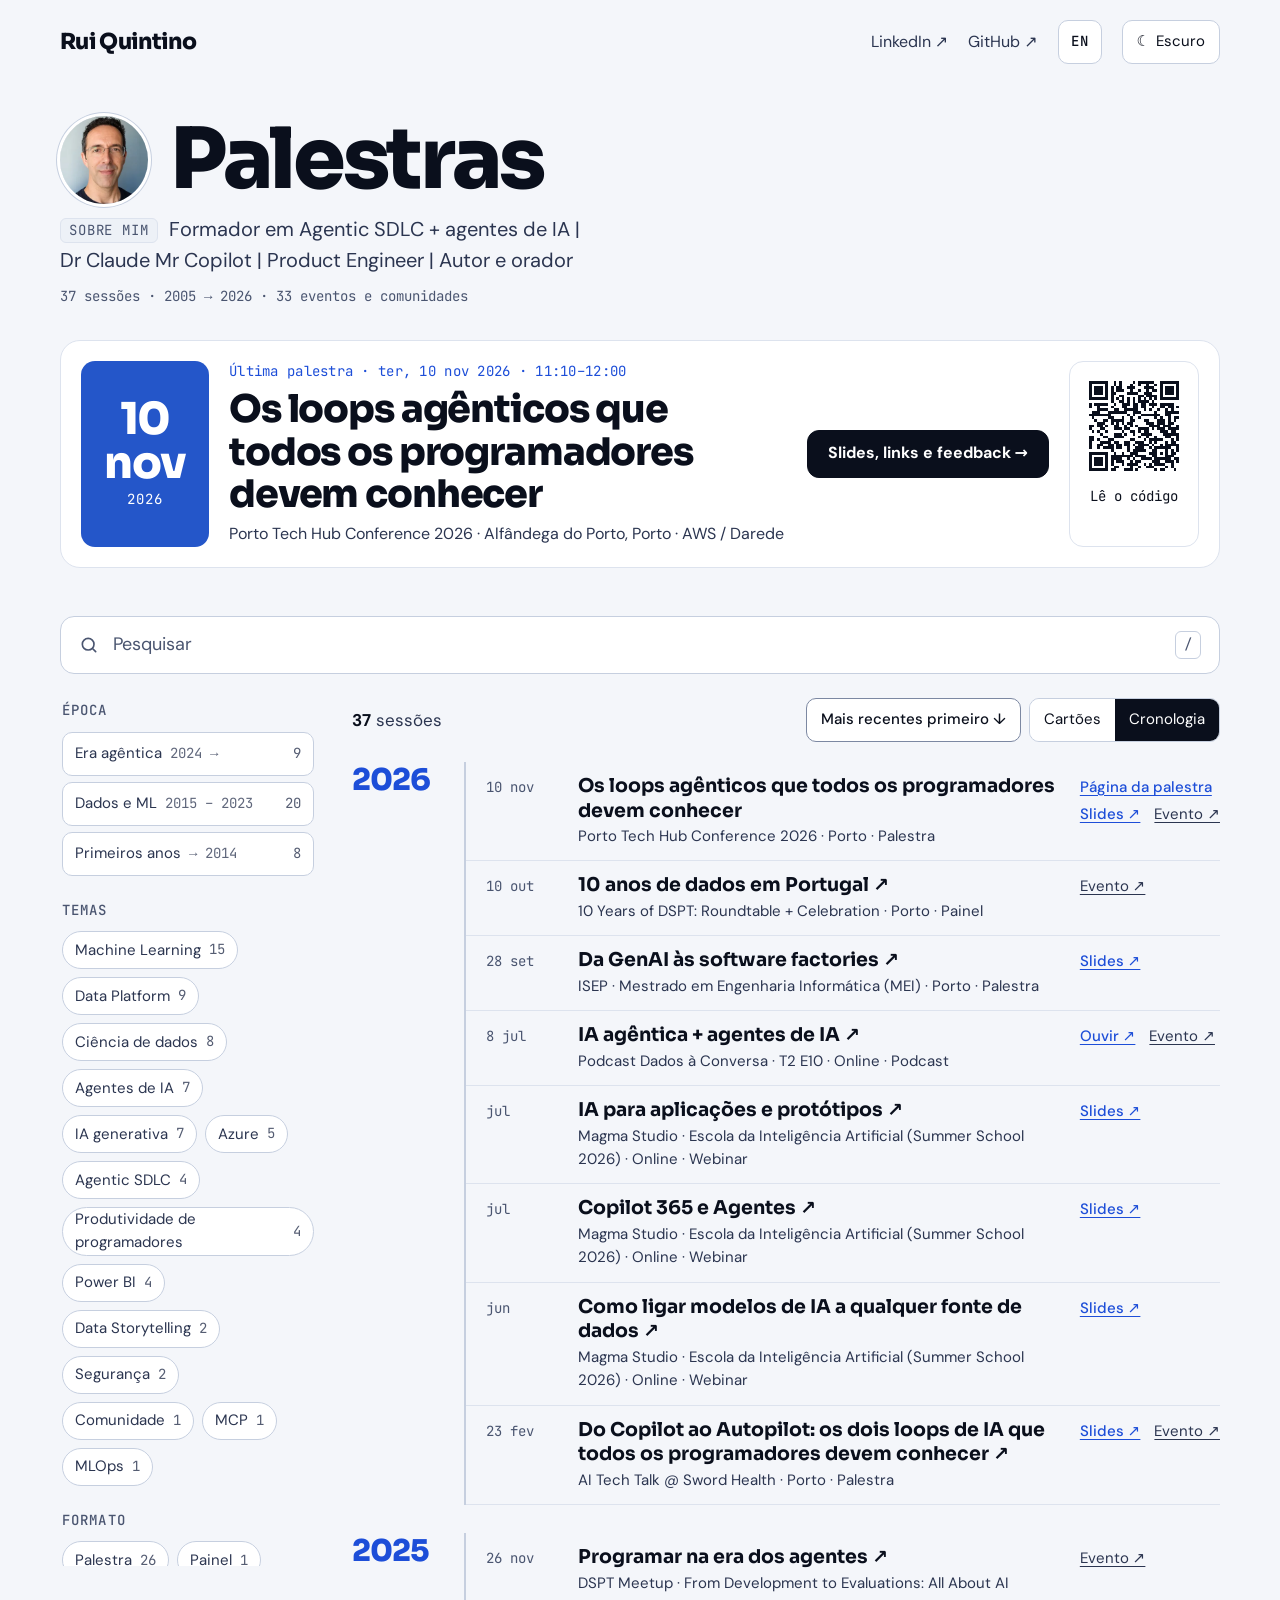
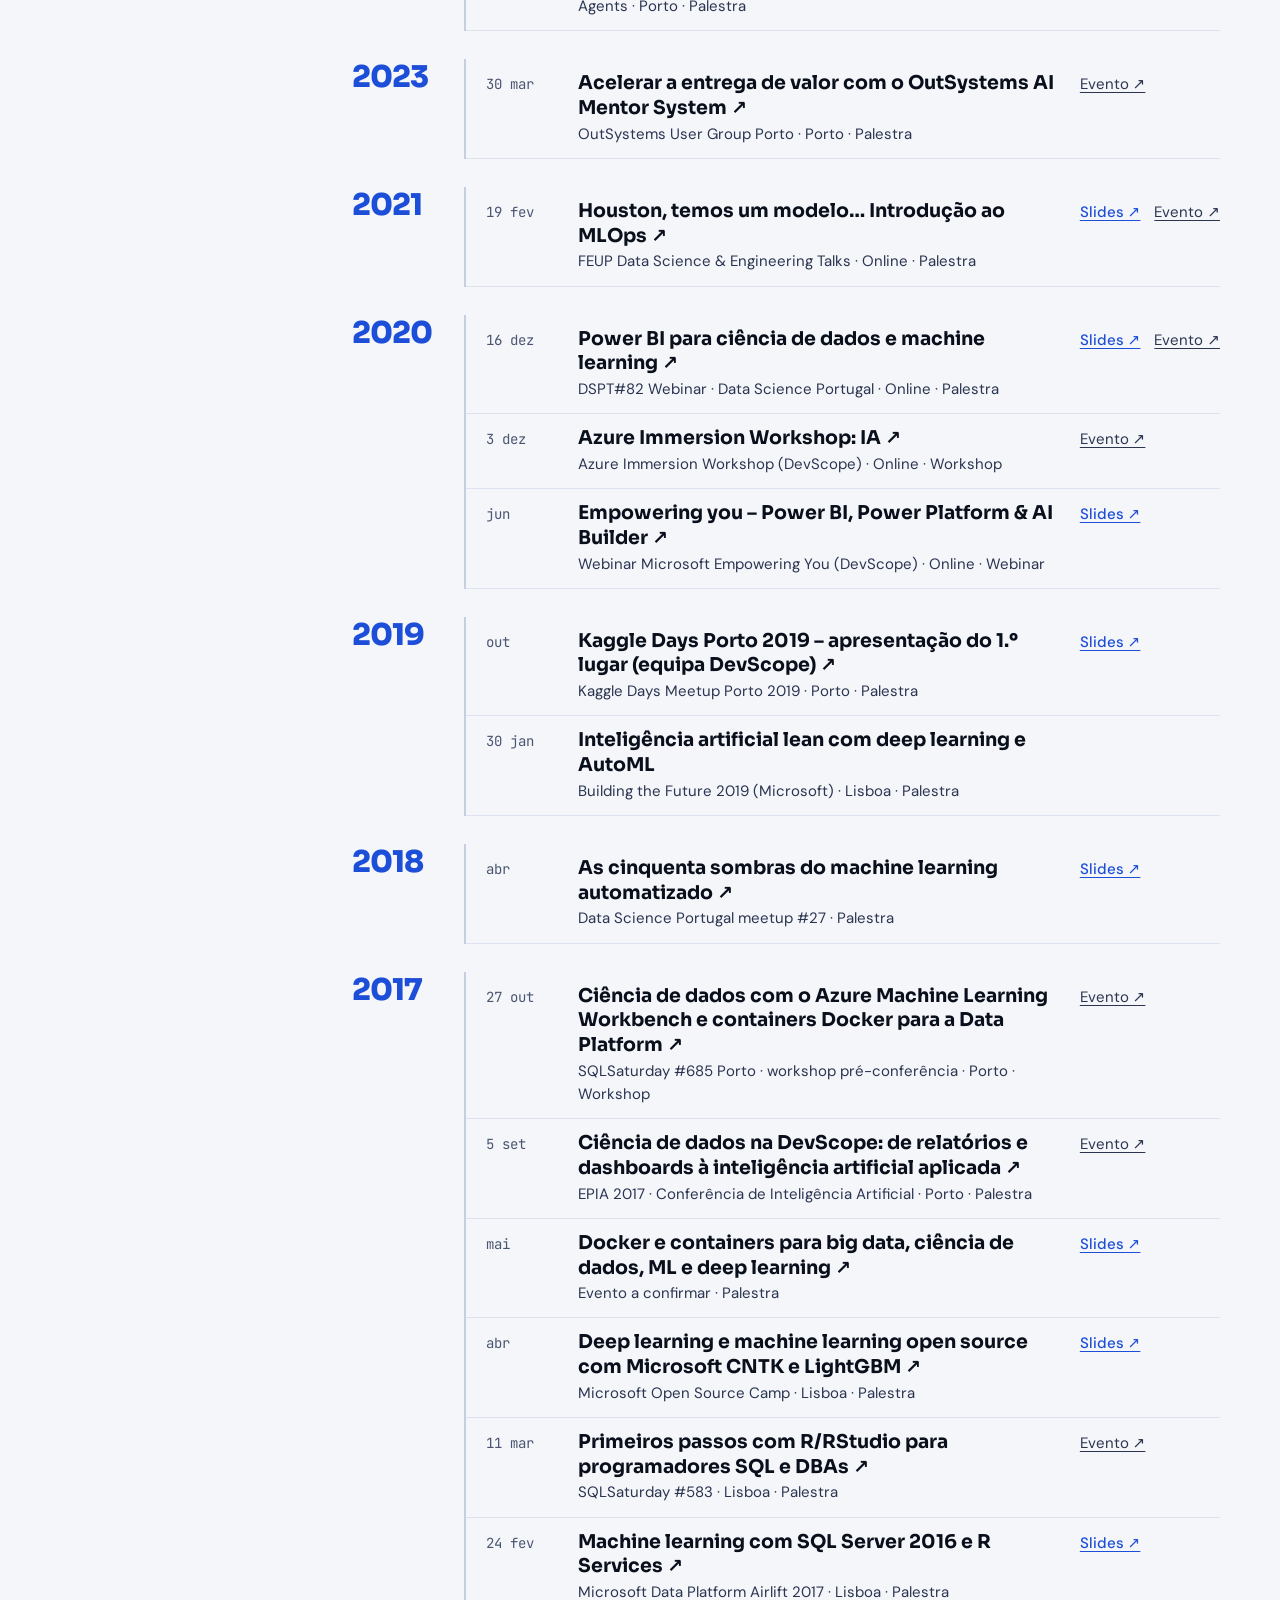
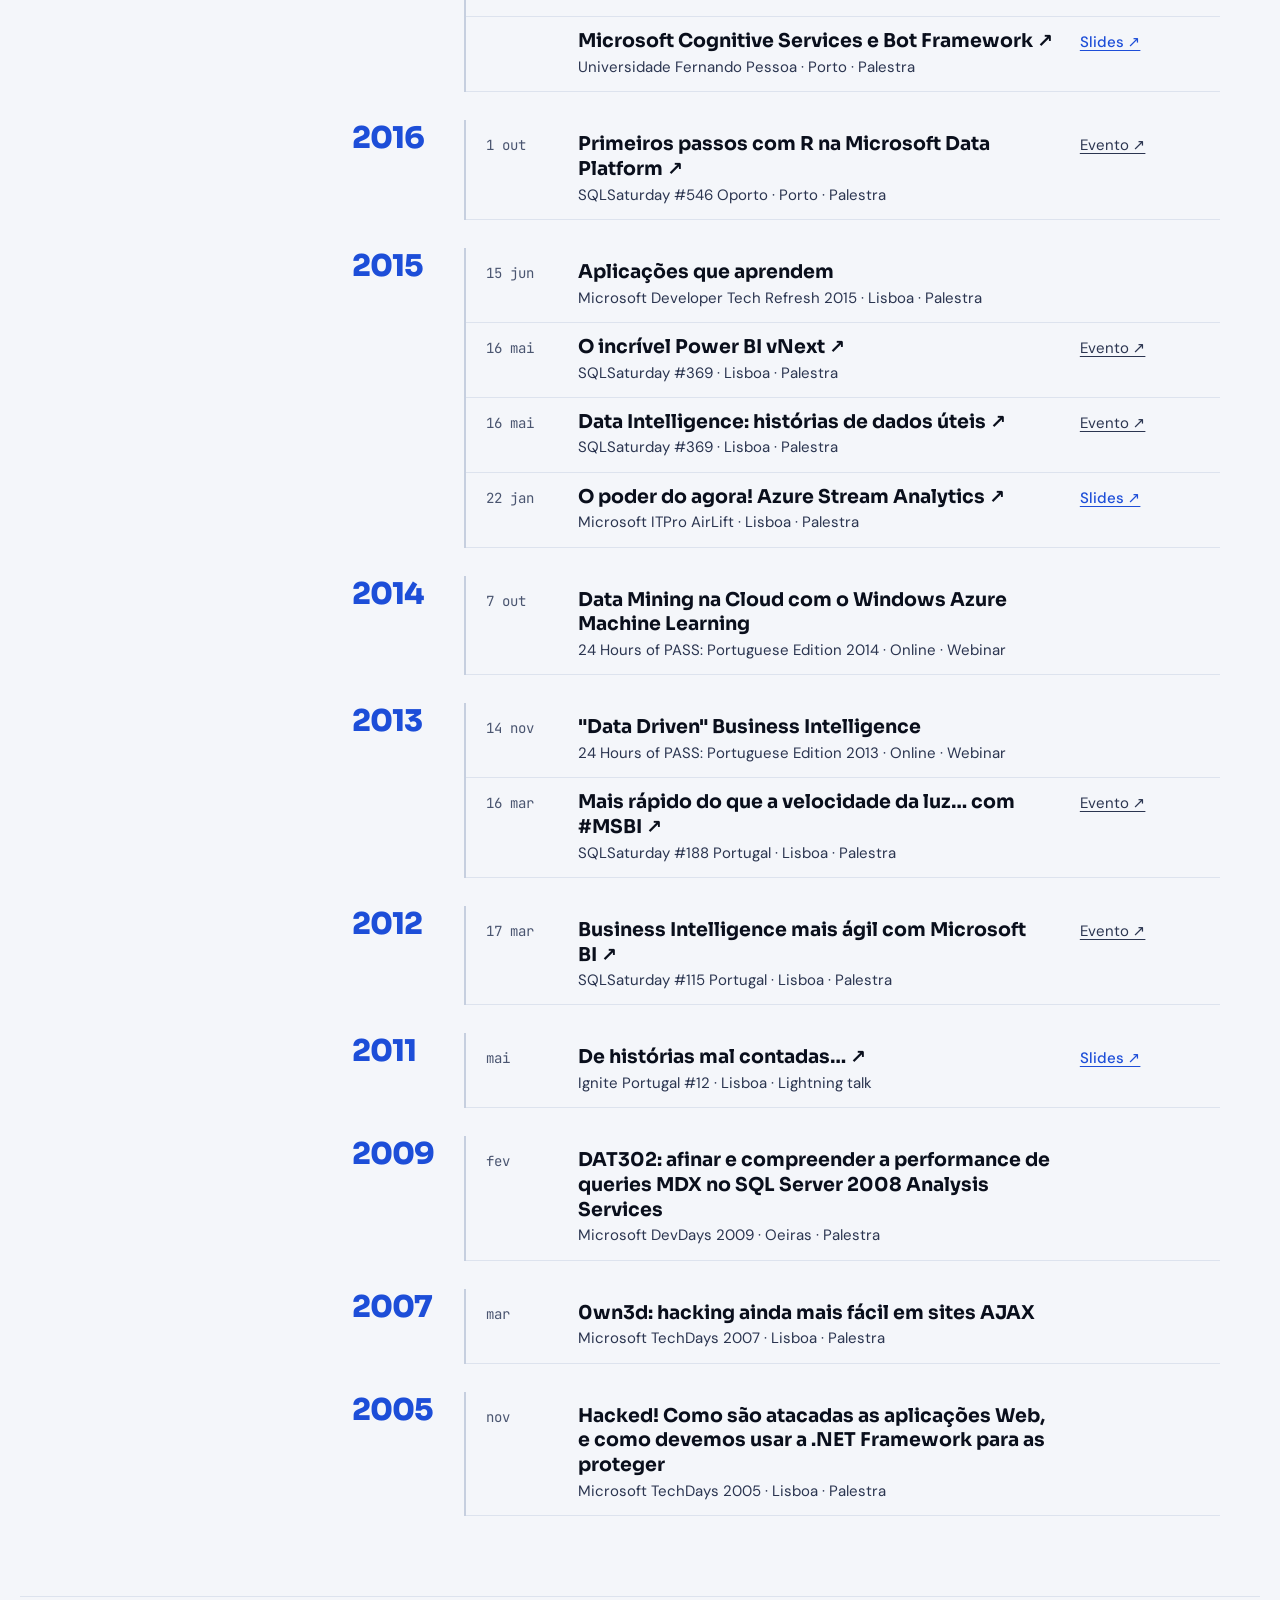
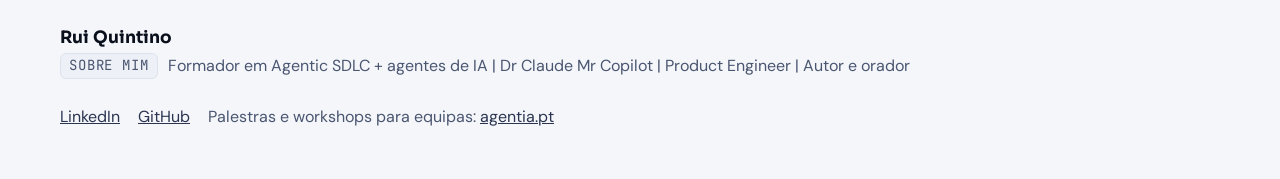
==== commit fb3167a1: "Add slides link to pth26 Co-Authored-By: Claude Opus 5.5 <noreply@anthropic.com>" ====
--- a/pt/index.html
+++ b/pt/index.html
@@ -102,7 +102,7 @@
         <button type="button" class="chip" data-group="format" data-value="Lightning" aria-pressed="false"><span class="chip-label">Lightning talk</span><span class="chip-count mono" data-count>1</span></button>
       </div></div>
       <div class="fgroup"><h2 class="fhead mono">Materiais</h2><div class="fwrap">
-        <button type="button" class="chip" data-group="has" data-value="slides" aria-pressed="false"><span class="chip-label">Slides</span><span class="chip-count mono" data-count>16</span></button>
+        <button type="button" class="chip" data-group="has" data-value="slides" aria-pressed="false"><span class="chip-label">Slides</span><span class="chip-count mono" data-count>17</span></button>
         <button type="button" class="chip" data-group="has" data-value="audio" aria-pressed="false"><span class="chip-label">Áudio</span><span class="chip-count mono" data-count>1</span></button>
       </div></div>
       <button type="button" class="btn btn-primary filters-done" data-filters-done>Filtros</button>
@@ -124,7 +124,7 @@
         <button type="button" class="btn btn-primary" data-clear>Ver todas as palestras</button>
       </div>
       <ul class="grid" data-grid hidden>
-        <li class="card is-next" data-item data-id="pth26" data-date="2026-11-10" data-era="agentic" data-format="Talk" data-tags="AI Agents|Agentic SDLC|GenAI" data-has="" data-text="pth26 the agentic loops every developer should know porto tech hub conference 2026 porto alfandega do porto aws / darede talk en ai agents agentic sdlc genai loops are a key primitive for autonomous ai agents, and the now widely used &quot;agent mode&quot;. this session dives into the journey from the core reason + act loop to loop engineering — the shift from prompting agents to designing the systems that prompt them. and while the loops run — and the lights go out on fully automated dark software factories — what should we focus on? os loops agenticos que todos os programadores devem conhecer os loops sao uma primitiva fundamental dos agentes de ia autonomos e do agora amplamente usado &quot;agent mode&quot;. esta sessao percorre o caminho desde o loop base reason + act ate ao loop engineering — deixar de escrever prompts para os agentes e passar a desenhar os sistemas que os escrevem. e enquanto os loops correm — e as luzes se apagam em dark software factories totalmente automatizadas — em que nos devemos focar? palestra agentes de ia agentic sdlc ia generativa">
+        <li class="card is-next" data-item data-id="pth26" data-date="2026-11-10" data-era="agentic" data-format="Talk" data-tags="AI Agents|Agentic SDLC|GenAI" data-has="slides" data-text="pth26 the agentic loops every developer should know porto tech hub conference 2026 porto alfandega do porto slides diapositivos aws / darede talk en ai agents agentic sdlc genai loops are a key primitive for autonomous ai agents, and the now widely used &quot;agent mode&quot;. this session dives into the journey from the core reason + act loop to loop engineering — the shift from prompting agents to designing the systems that prompt them. and while the loops run — and the lights go out on fully automated dark software factories — what should we focus on? os loops agenticos que todos os programadores devem conhecer os loops sao uma primitiva fundamental dos agentes de ia autonomos e do agora amplamente usado &quot;agent mode&quot;. esta sessao percorre o caminho desde o loop base reason + act ate ao loop engineering — deixar de escrever prompts para os agentes e passar a desenhar os sistemas que os escrevem. e enquanto os loops correm — e as luzes se apagam em dark software factories totalmente automatizadas — em que nos devemos focar? palestra agentes de ia agentic sdlc ia generativa">
     <a class="cover tone-agentic" href="./pth26/" tabindex="-1" aria-hidden="true"><span class="cover-top"><span>Palestra · Inglês</span><span class="badge">Próxima</span></span><span class="cover-title">Loops agênticos</span></a>
     <div class="card-body">
       <p class="meta mono"><span class="meta-fmt">Palestra · Inglês<span class="badge-txt"> · Próxima</span> · </span>ter, 10 nov 2026 · Porto</p>
@@ -132,7 +132,7 @@
       <p class="card-event">Porto Tech Hub Conference 2026</p>
       
       <div class="tags"><span class="tag" data-tag="AI Agents">Agentes de IA</span><span class="tag" data-tag="Agentic SDLC">Agentic SDLC</span><span class="tag" data-tag="GenAI">IA generativa</span></div>
-      <div class="links"><a class="lnk" href="./pth26/">Página da palestra</a><a class="lnk lnk-quiet" href="https://portotechhub.com/conference-2026/" rel="noopener noreferrer">Evento ↗</a></div>
+      <div class="links"><a class="lnk" href="./pth26/">Página da palestra</a><a class="lnk" href="https://learn.agentia.pt/public/talks/the-agentic-loops-every-developer-should-know/" rel="noopener noreferrer">Slides ↗</a><a class="lnk lnk-quiet" href="https://portotechhub.com/conference-2026/" rel="noopener noreferrer">Evento ↗</a></div>
       <details class="peek"><summary>Detalhes</summary>
         <p>Os loops são uma primitiva fundamental dos agentes de IA autónomos e do agora amplamente usado &quot;Agent Mode&quot;.</p><p>Esta sessão percorre o caminho desde o loop base Reason + Act até ao loop engineering — deixar de escrever prompts para os agentes e passar a desenhar os sistemas que os escrevem.</p><p>E enquanto os loops correm — e as luzes se apagam em Dark Software Factories totalmente automatizadas — em que nos devemos focar?</p>
         <dl>
@@ -579,10 +579,10 @@
       </ul>
       <div class="timeline" data-list>
         <section class="year" data-year="2026"><h3 class="year-label">2026</h3><ol class="rows">
-      <li class="row" data-item data-id="pth26" data-date="2026-11-10" data-era="agentic" data-format="Talk" data-tags="AI Agents|Agentic SDLC|GenAI" data-has="" data-text="pth26 the agentic loops every developer should know porto tech hub conference 2026 porto alfandega do porto aws / darede talk en ai agents agentic sdlc genai loops are a key primitive for autonomous ai agents, and the now widely used &quot;agent mode&quot;. this session dives into the journey from the core reason + act loop to loop engineering — the shift from prompting agents to designing the systems that prompt them. and while the loops run — and the lights go out on fully automated dark software factories — what should we focus on? os loops agenticos que todos os programadores devem conhecer os loops sao uma primitiva fundamental dos agentes de ia autonomos e do agora amplamente usado &quot;agent mode&quot;. esta sessao percorre o caminho desde o loop base reason + act ate ao loop engineering — deixar de escrever prompts para os agentes e passar a desenhar os sistemas que os escrevem. e enquanto os loops correm — e as luzes se apagam em dark software factories totalmente automatizadas — em que nos devemos focar? palestra agentes de ia agentic sdlc ia generativa">
+      <li class="row" data-item data-id="pth26" data-date="2026-11-10" data-era="agentic" data-format="Talk" data-tags="AI Agents|Agentic SDLC|GenAI" data-has="slides" data-text="pth26 the agentic loops every developer should know porto tech hub conference 2026 porto alfandega do porto slides diapositivos aws / darede talk en ai agents agentic sdlc genai loops are a key primitive for autonomous ai agents, and the now widely used &quot;agent mode&quot;. this session dives into the journey from the core reason + act loop to loop engineering — the shift from prompting agents to designing the systems that prompt them. and while the loops run — and the lights go out on fully automated dark software factories — what should we focus on? os loops agenticos que todos os programadores devem conhecer os loops sao uma primitiva fundamental dos agentes de ia autonomos e do agora amplamente usado &quot;agent mode&quot;. esta sessao percorre o caminho desde o loop base reason + act ate ao loop engineering — deixar de escrever prompts para os agentes e passar a desenhar os sistemas que os escrevem. e enquanto os loops correm — e as luzes se apagam em dark software factories totalmente automatizadas — em que nos devemos focar? palestra agentes de ia agentic sdlc ia generativa">
       <span class="row-date mono">10 nov</span>
       <div class="row-main"><span class="row-title"><a href="./pth26/">Os loops agênticos que todos os programadores devem conhecer</a></span><span class="row-sub">Porto Tech Hub Conference 2026 · Porto · Palestra</span></div>
-      <div class="row-links"><a class="lnk" href="./pth26/">Página da palestra</a><a class="lnk lnk-quiet" href="https://portotechhub.com/conference-2026/" rel="noopener noreferrer">Evento ↗</a></div>
+      <div class="row-links"><a class="lnk" href="./pth26/">Página da palestra</a><a class="lnk" href="https://learn.agentia.pt/public/talks/the-agentic-loops-every-developer-should-know/" rel="noopener noreferrer">Slides ↗</a><a class="lnk lnk-quiet" href="https://portotechhub.com/conference-2026/" rel="noopener noreferrer">Evento ↗</a></div>
     </li>
       <li class="row" data-item data-id="dspt10" data-date="2026-10-10" data-era="agentic" data-format="Panel" data-tags="Data Science|Community" data-has="" data-text="dspt10 10 years of data in portugal 10 years of dspt: roundtable + celebration porto jam porto panel roundtable for data science portugal's 10th anniversary: the community's founders and early speakers look back at how data science and ai have changed in portugal over the past decade, and where they go next. data science community 10 anos de dados em portugal mesa-redonda do 10.º aniversario da data science portugal: os fundadores e os primeiros oradores da comunidade olham para a forma como a ciencia de dados e a ia mudaram em portugal na ultima decada, e para o que vem a seguir. painel ciencia de dados comunidade">
       <span class="row-date mono">10 out</span>
--- a/assets/site.css
+++ b/assets/site.css
@@ -274,6 +274,19 @@
 .q-count { font-size: 14px; padding: 1px 8px; border-radius: 999px; background: var(--surface-2); color: var(--fg-2); }
 .fb-card { display: flex; flex-direction: column; align-items: flex-start; gap: 12px; padding: 24px; border-radius: 20px; background: var(--surface); border: 1.5px solid var(--next-ring); }
 .fb-card p { margin: 0; color: var(--fg-2); max-width: 56ch; }
+/* Takeaway card: drawn on a canvas in the visitor's browser (assets/card.js); nothing leaves the device */
+.tk-card { display: flex; flex-direction: column; gap: 16px; padding: 24px; border-radius: 20px; background: var(--surface); border: 1.5px solid var(--line-2); max-width: 650px; }
+.tk-card > p { margin: 0; color: var(--fg-2); max-width: 56ch; }
+.tk-field { display: flex; flex-direction: column; gap: 6px; }
+.tk-field label { font-size: 15px; font-weight: 600; color: var(--fg-2); }
+.tk-field textarea, .tk-field input { width: 100%; padding: 12px 14px; border-radius: 12px; border: 1.5px solid var(--btn-line); background: var(--bg); color: var(--fg); font: inherit; font-size: 17px; line-height: 1.4; }
+.tk-field textarea { min-height: 96px; resize: vertical; }
+.tk-field textarea::placeholder { color: var(--muted); }
+.tk-count { align-self: flex-end; font-size: 14px; color: var(--muted); }
+.tk-canvas { display: block; width: 100%; max-width: 600px; height: auto; aspect-ratio: 1200 / 630; border-radius: 14px; border: 1.5px solid var(--line-2); background: #0B1020; }
+.tk-actions { display: flex; flex-wrap: wrap; gap: 10px; }
+.tk-actions .btn:disabled { opacity: 0.5; cursor: not-allowed; }
+@media (max-width: 479px) { .tk-card { padding: 18px; } .tk-actions .btn { flex: 1 1 100%; } }
 .note { margin: -8px 0 0; font-size: 15px; color: var(--muted); font-style: italic; }
 .kv { margin: 0; display: flex; flex-wrap: wrap; gap: 12px 32px; }
 .kv dt { font-size: 14px; letter-spacing: 0.08em; text-transform: uppercase; color: var(--muted); }
@@ -319,6 +332,26 @@
 .live-body code { font-family: var(--mono); font-size: 0.9em; padding: 1px 6px; border-radius: 6px; background: var(--surface-2); }
 .live-body a { color: var(--accent); font-weight: 500; text-underline-offset: 3px; }
 .live-upd { margin: 0; font-size: 14px; color: var(--muted); }
+.live-code { display: flex; flex-wrap: wrap; align-items: center; gap: 8px; }
+.live-code pre { margin: 0; flex: 1 1 100%; min-width: 0; padding: 14px 16px; border-radius: 12px; background: var(--surface-2); border: 1px solid var(--line); font-family: var(--mono); font-size: 16px; line-height: 1.55; white-space: pre-wrap; overflow-wrap: anywhere; }
+.live-code pre code { padding: 0; border-radius: 0; background: none; font-size: inherit; }
+.live-body .is-new { animation: live-new 2.4s ease-out; }
+.live-body .is-new::after { content: attr(data-new); display: inline-block; margin-left: 8px; padding: 1px 8px; border-radius: 999px; background: var(--accent); color: var(--bg); font-family: var(--mono); font-size: 14px; font-weight: 700; letter-spacing: 0.06em; text-transform: uppercase; line-height: 1.4; vertical-align: 0.1em; }
+.live-body .live-code.is-new::after { margin-left: 0; }
+@keyframes live-new { from { background-color: color-mix(in srgb, var(--accent) 22%, transparent); } to { background-color: transparent; } }
+.live-pill { position: fixed; z-index: 40; top: calc(12px + env(safe-area-inset-top, 0px)); left: 50%; transform: translateX(-50%); display: inline-flex; align-items: center; min-height: 44px; padding: 8px 18px; border-radius: 999px; background: var(--accent); color: var(--bg); font-size: 16px; font-weight: 600; text-decoration: none; white-space: nowrap; box-shadow: 0 10px 30px rgba(10, 15, 28, 0.28); }
+.live-pill[hidden] { display: none; }
+.live-notes { scroll-margin-top: 16px; }
+.dry-run { position: fixed; z-index: 60; left: 12px; bottom: calc(12px + env(safe-area-inset-bottom, 0px)); display: inline-flex; align-items: center; min-height: 44px; padding: 6px 14px; border-radius: 999px; background: var(--fg); color: var(--bg); font-size: 14px; font-weight: 700; text-decoration: none; box-shadow: 0 10px 30px rgba(10, 15, 28, 0.28); }
+body.has-toast .dry-run { bottom: calc(96px + env(safe-area-inset-bottom, 0px)); }
+.onair { display: flex; flex-direction: column; gap: 8px; max-width: 520px; }
+.onair[hidden], .onair-bar[hidden] { display: none; }
+.onair-txt { margin: 0; font-size: 16px; color: var(--accent); }
+.onair-txt .pulse { font-size: 0.7em; vertical-align: 0.15em; }
+.onair-bar { appearance: none; -webkit-appearance: none; display: block; width: 100%; height: 6px; border: 0; border-radius: 999px; background: var(--line); overflow: hidden; }
+.onair-bar::-webkit-progress-bar { background: var(--line); border-radius: 999px; }
+.onair-bar::-webkit-progress-value { background: var(--accent); border-radius: 999px; }
+.onair-bar::-moz-progress-bar { background: var(--accent); border-radius: 999px; }
 .share { display: flex; flex-wrap: wrap; align-items: center; gap: 10px; }
 .share > span { font-size: 14px; color: var(--muted); text-transform: uppercase; letter-spacing: 0.08em; }
 .share code { font-family: var(--mono); font-size: 15px; padding: 6px 10px; border-radius: 8px; background: var(--surface-2); color: var(--fg); word-break: break-all; }
@@ -382,7 +415,7 @@
   padding: max(24px, env(safe-area-inset-top, 0px)) max(24px, env(safe-area-inset-right, 0px)) max(24px, env(safe-area-inset-bottom, 0px)) max(24px, env(safe-area-inset-left, 0px));
   flex-direction: column; overflow: auto; }
 .stage:target { display: flex; }
-.stage-bar { display: flex; justify-content: flex-end; gap: 8px; }
+.stage-bar { display: flex; flex-wrap: wrap; align-items: center; justify-content: flex-end; gap: 8px; }
 .stage-inner { flex: 1; display: flex; flex-wrap: wrap; align-items: center; justify-content: center; gap: clamp(24px, 5vw, 80px); }
 .stage-qr { width: min(72vh, 80vw, 640px); padding: 12px; border-radius: 24px; background: #FFFFFF; line-height: 0; }
 .stage-qr .qr-svg { width: 100%; height: auto; display: block; }
@@ -390,6 +423,16 @@
 .stage-title { margin: 0; font-family: var(--display); font-weight: 800; font-size: clamp(32px, 4.6vw, 64px); line-height: 1.05; letter-spacing: -0.035em; text-wrap: balance; }
 .stage-url { margin: 0; font-size: clamp(20px, 2.4vw, 32px); color: var(--accent); overflow-wrap: anywhere; }
 .stage-sub { margin: 0; font-size: clamp(18px, 1.8vw, 24px); color: var(--fg-2); }
+/* two faces (page QR / feedback QR); without JS the page face is the only one shown */
+.stage[data-face="page"] [data-face-panel="fb"], .stage[data-face="fb"] [data-face-panel="page"] { display: none; }
+.stage-alt { margin: 0; font-size: clamp(16px, 1.5vw, 20px); color: var(--muted); overflow-wrap: anywhere; }
+.stage-alt .mono { color: var(--accent); }
+.stage-text .eyebrow { font-size: clamp(14px, 1.3vw, 18px); }
+/* session clock for the speaker: left of the bar, readable from the lectern */
+.stage-clock { margin: 0 auto 0 0; font-size: clamp(20px, 2vw, 28px); font-weight: 500; line-height: 44px; color: var(--fg-2); font-variant-numeric: tabular-nums; white-space: nowrap; }
+.stage-clock.is-ending { color: var(--accent); font-weight: 700; }
+.stage-faces { border-color: var(--btn-line); }
+.stage-faces .seg-btn { min-height: 44px; font-size: 15px; }
 body:has(.stage:target) { overflow: hidden; }
 
 /* footer */
@@ -417,5 +460,6 @@
 
 @media (prefers-reduced-motion: reduce) {
   .pulse { animation: none; }
+  .live-body .is-new { animation: none; }
   .card, .card:hover { transition: none; transform: none; }
 }
